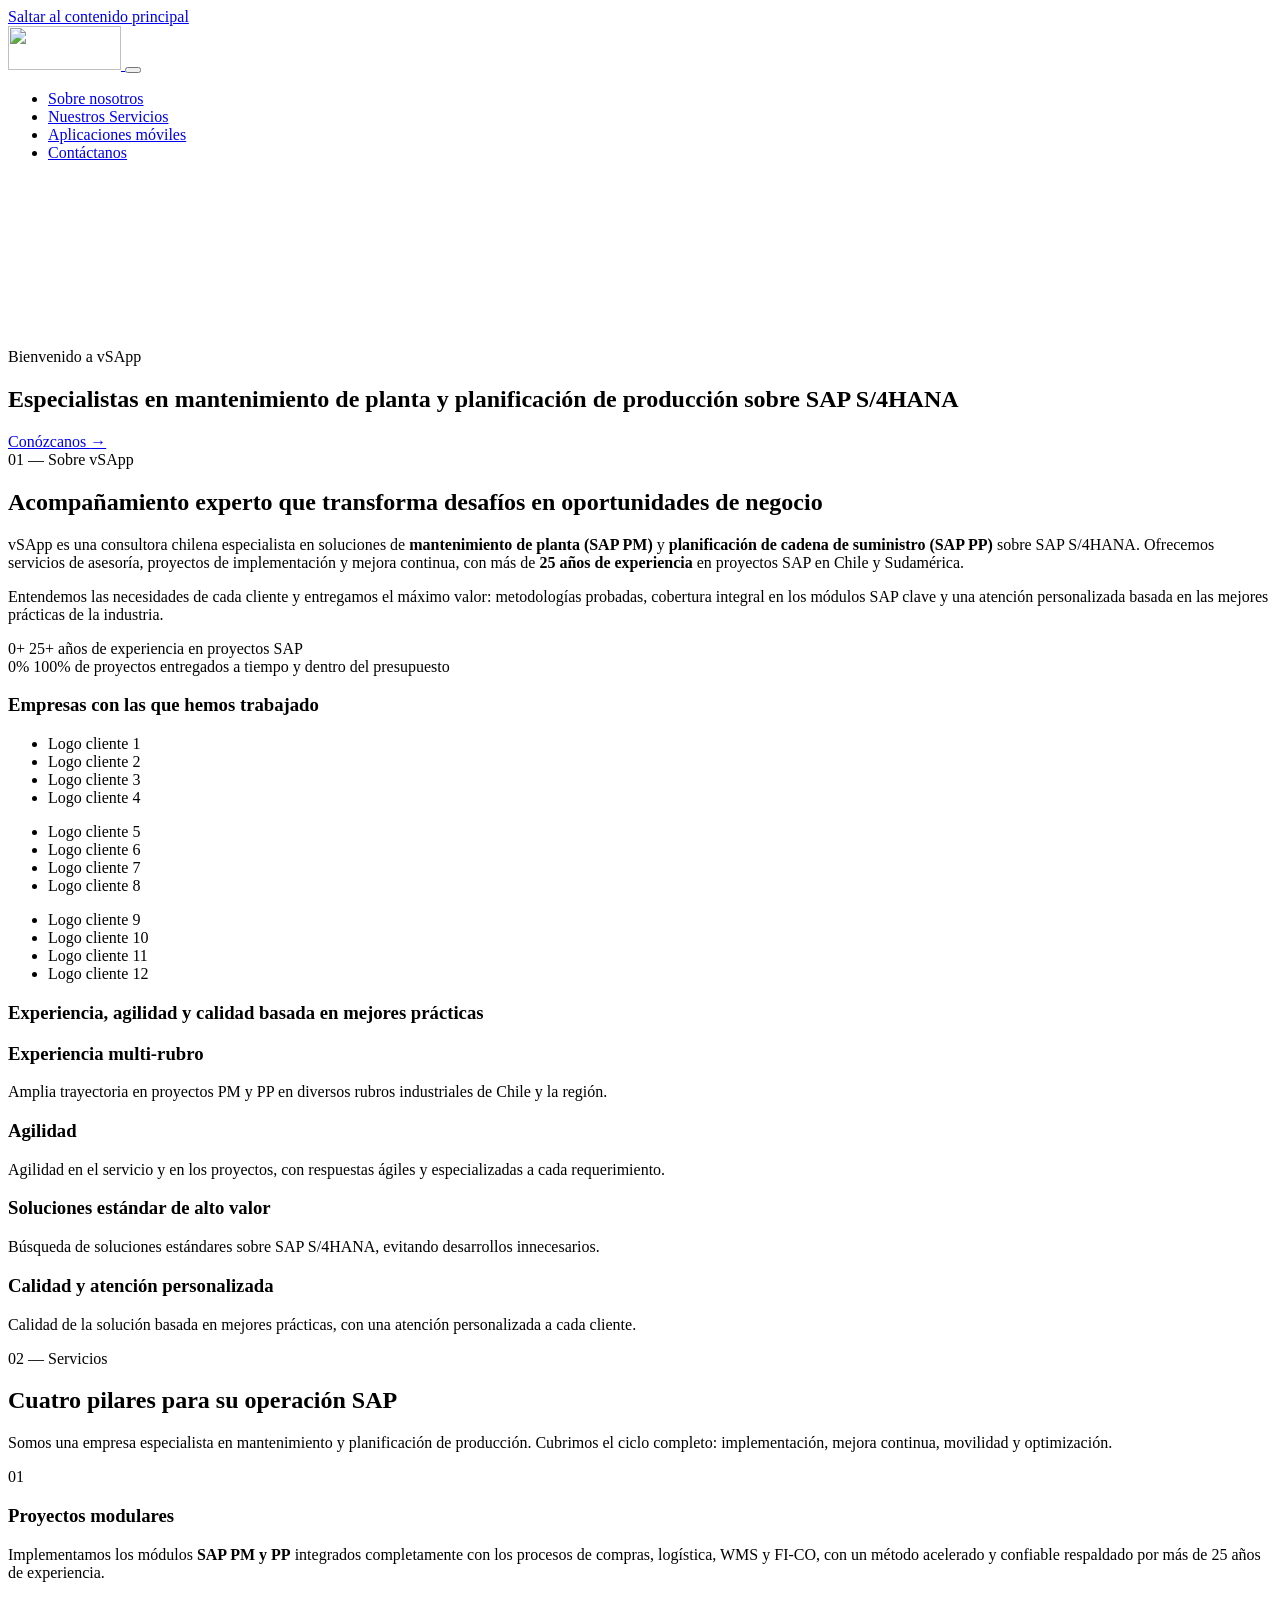
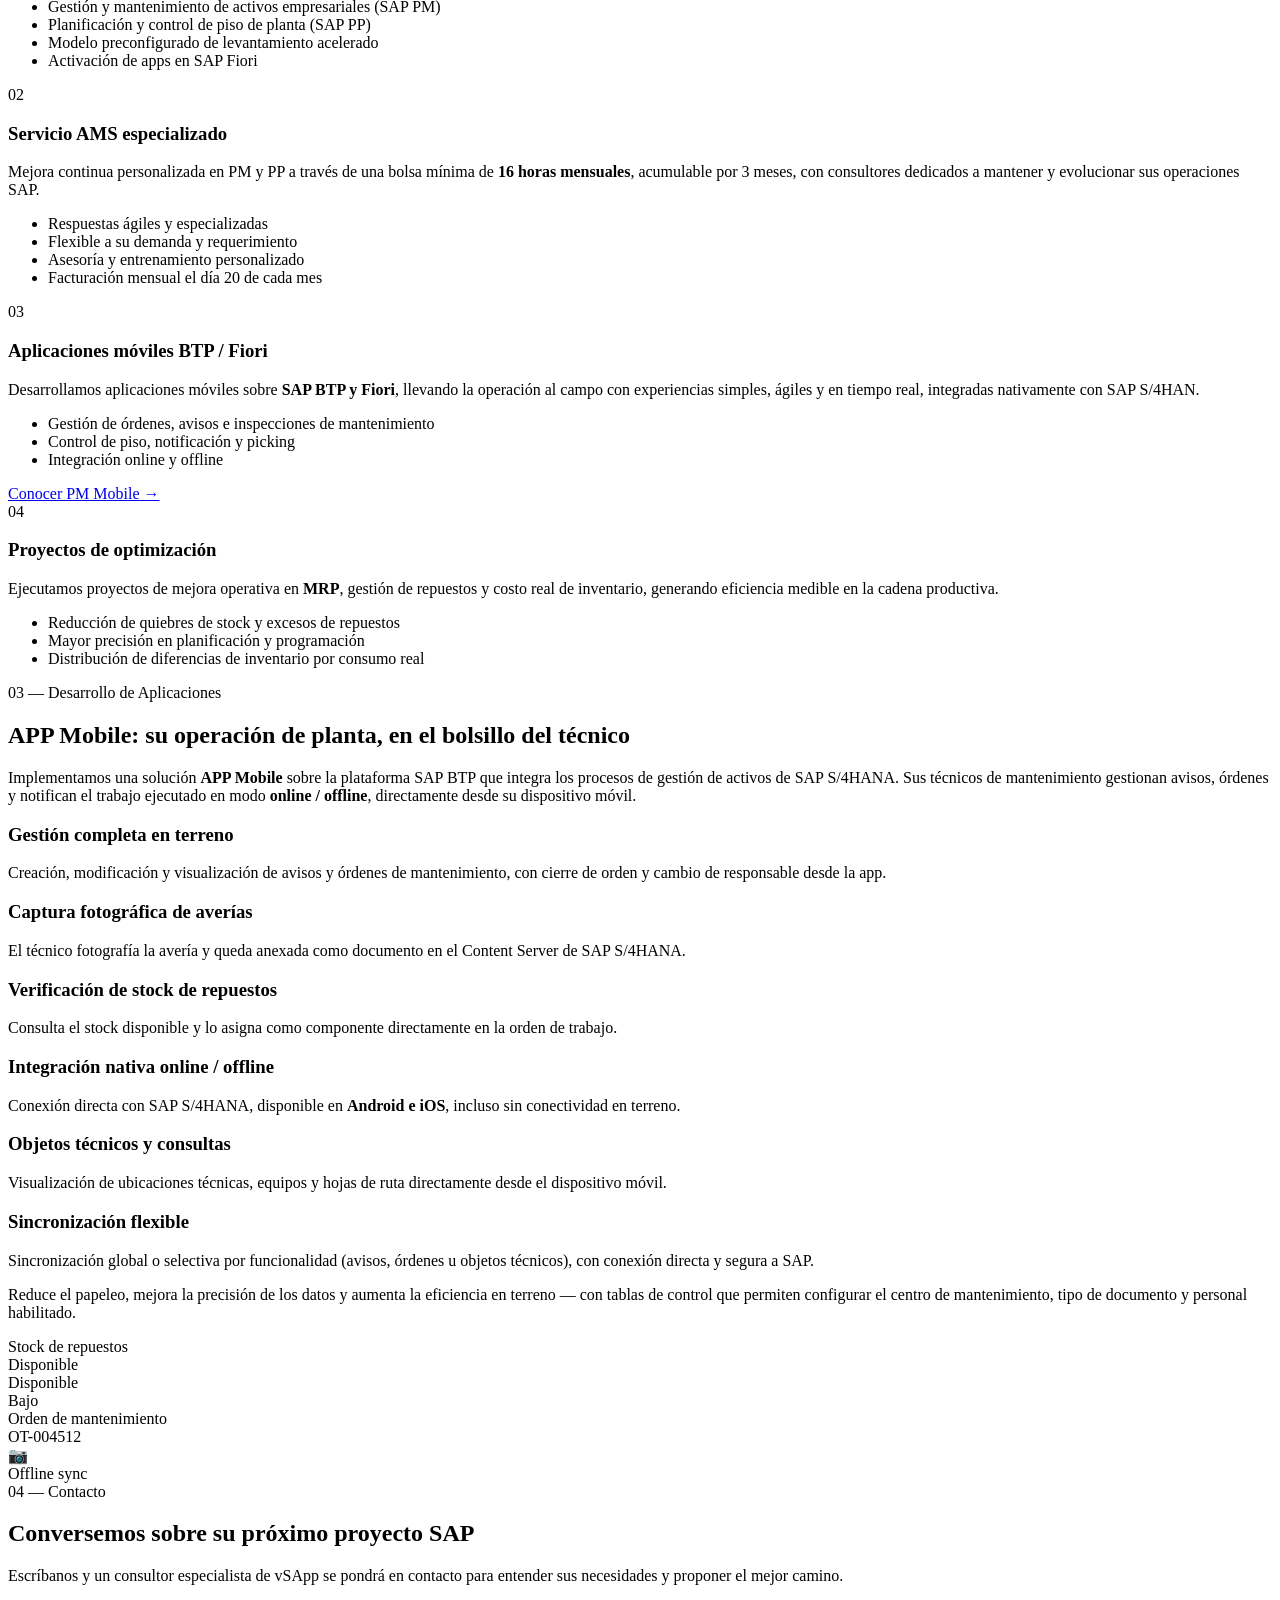
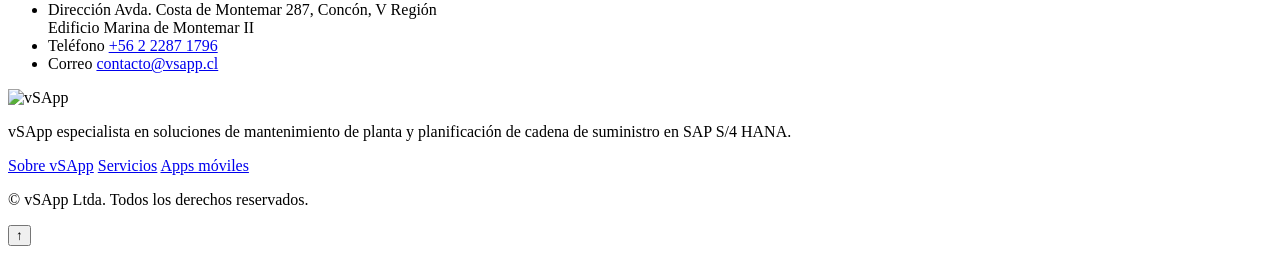
==== index.html @ d400bb9e "Add files via upload" ====
<!DOCTYPE html>
<html lang="es">
<head>
  <meta charset="UTF-8">
  <meta name="viewport" content="width=device-width, initial-scale=1.0">
  <title> Consultoría SAP y Desarrollo de Aplicaciones Móbiles | vSApp</title> 
  <meta name="description" content="vSApp es una consultora chilena boutique especialista en SAP PM (Mantenimiento de Planta), SAP PP (Planificación de Producción) y aplicaciones móviles conectadas a SAP S/4HANA. Más de 25 años de experiencia.">
  <meta name="theme-color" content="#0A1F3D">

  <link rel="icon" type="image/svg+xml" href="assets/img/logo.svg">

  <!-- Tipografías: Playfair Display (titulares, serif elegante) + Inter (cuerpo, sans moderna) -->
  <link rel="preconnect" href="https://fonts.googleapis.com">
  <link rel="preconnect" href="https://fonts.gstatic.com" crossorigin>
  <link href="https://fonts.googleapis.com/css2?family=Playfair+Display:wght@500;600;700&family=Inter:wght@300;400;500;600;700&display=swap" rel="stylesheet">

  <link rel="stylesheet" href="css/styles.css">

  <!-- Fallback sin JavaScript: evita que las secciones queden invisibles si el script no carga -->
  <noscript>
    <style>[data-animate] { opacity: 1 !important; transform: none !important; }</style>
  </noscript>
</head>
<body>

  <!-- ==================== SKIP LINK (accesibilidad) ==================== -->
  <a class="skip-link" href="#main">Saltar al contenido principal</a>

  <!-- ==================== NAVBAR FLOTANTE + MENÚ LATERAL DESDE LA IZQUIERDA ==================== -->
  <header class="navbar" id="navbar">
    <div class="navbar__inner">
      <a href="#home" class="navbar__brand" aria-label="vSApp - Inicio">
        <img class="navbar__logo" src="assets/img/logo-header.svg" alt="" width="113" height="44">
      </a>

      <button class="navbar__toggle" id="navToggle" aria-expanded="false" aria-controls="navMenu" aria-label="Abrir menú de navegación">
        <span class="navbar__toggle-bar"></span>
        <span class="navbar__toggle-bar"></span>
        <span class="navbar__toggle-bar"></span>
      </button>
    </div>

    <nav class="navbar__menu" id="navMenu" aria-label="Navegación principal">
      <span class="navbar__indicator" aria-hidden="true"></span>
      <ul class="navbar__list">
        <li><a href="#sobre" class="navbar__link">Sobre nosotros</a></li>
        <li><a href="#servicios" class="navbar__link">Nuestros Servicios</a></li>
        <li><a href="#app-movil" class="navbar__link">Aplicaciones móviles</a></li>
        <li><a href="#contacto" class="navbar__link">Contáctanos</a></li>
      </ul>
    </nav>

    <div class="navbar__backdrop" id="navBackdrop" aria-hidden="true"></div>
  </header>

  <main id="main">

    <!-- ==================== 1. HERO / HOME ==================== -->
    <section class="hero" id="home">
      <div class="hero__bg" aria-hidden="true"></div>
      <canvas class="hero__canvas" id="heroCanvas" aria-hidden="true"></canvas>
      <div class="container hero__inner">
        <p class="hero__eyebrow" data-animate="fade-up">Bienvenido a vSApp</p>
        <h1 class="hero__title" data-animate="fade-up" data-delay="1">
          Especialistas en mantenimiento de planta y planificación de producción sobre
          <span class="hero__title-accent">SAP S/4HANA</span>
        </h1>
        <!--
        <p class="hero__subtitle" data-animate="fade-up" data-delay="2">
          Más de 25 años transformando desafíos operacionales en oportunidades de negocio para la industria chilena y regional,
          con un acompañamiento experto y personalizado en SAP PM y PP.
        </p>
        -->
        <div class="hero__actions" data-animate="fade-up" data-delay="3">
          <!-- <a href="#contacto" class="btn btn--primary">Conversemos su proyecto</a> -->
          <a href="#sobre" class="btn btn--light">Conózcanos <span class="btn__arrow" aria-hidden="true">→</span></a>
        </div>
      </div>
      <a href="#sobre" class="hero__scroll-cue" aria-label="Bajar a la siguiente sección">
        <span></span>
      </a>
    </section>

    <!-- ==================== 1. SOBRE VSAPP + CLIENTES + POR QUÉ VSAPP (todo en la sección 01) ====================
         Izquierda: información. Derecha: collage animado de logos de empresas con las que hemos trabajado.
         Para agregar un logo: duplicar un <li class="logo-carousel__item"> y reemplazar el placeholder por
           <img src="assets/img/clientes/nombre.svg" alt="Nombre de la empresa">
         (js/main.js duplica cada columna automáticamente para el loop continuo).
         El collage tiene 3 columnas; cada <li> puede llevar --s (bajo) o --l (alto) para variar el tamaño. -->
    <section class="about" id="sobre">
      <div class="container">

      <div class="about__grid">

        <div class="about__content-col">
          <span class="section-kicker">01 — Sobre vSApp</span>
          <h2 class="section-title" data-animate="fade-up">
            Acompañamiento experto que transforma desafíos en oportunidades de negocio
          </h2>
          <p class="about__text" data-animate="fade-up" data-delay="1">
            vSApp es una consultora chilena especialista en soluciones de <strong>mantenimiento de planta (SAP PM)</strong> y
            <strong>planificación de cadena de suministro (SAP PP)</strong> sobre SAP S/4HANA. Ofrecemos servicios de
            asesoría, proyectos de implementación y mejora continua, con más de <strong>25 años de experiencia</strong> en
            proyectos SAP en Chile y Sudamérica.
          </p>
          <p class="about__text" data-animate="fade-up" data-delay="2">
            Entendemos las necesidades de cada cliente y entregamos el máximo valor: metodologías probadas, cobertura
            integral en los módulos SAP clave y una atención personalizada basada en las mejores prácticas de la industria.
          </p>

          <div class="about__stats" data-animate="fade-up" data-delay="3">
            <div class="stat">
              <span class="stat__number" data-count="25" aria-hidden="true">0</span><span class="stat__suffix" aria-hidden="true">+</span>
              <span class="stat__label"><span class="sr-only">25+ </span>años de experiencia en proyectos SAP</span>
            </div>
            <div class="stat">
              <span class="stat__number" data-count="100" aria-hidden="true">0</span><span class="stat__suffix" aria-hidden="true">%</span>
              <span class="stat__label"><span class="sr-only">100% </span>de proyectos entregados a tiempo y dentro del presupuesto</span>
            </div>
          </div>
        </div>

        <aside class="logo-carousel" aria-labelledby="clientesTitle" data-animate="fade-left">
          <h3 class="logo-carousel__title" id="clientesTitle">Empresas con las que hemos trabajado</h3>
          <div class="logo-carousel__viewport">
            <div class="logo-carousel__col">
            <div class="logo-carousel__track">
              <ul class="logo-carousel__group">
                <li class="logo-carousel__item logo-carousel__item--l"><span class="logo-placeholder">Logo cliente 1</span></li>
                <li class="logo-carousel__item logo-carousel__item--s"><span class="logo-placeholder">Logo cliente 2</span></li>
                <li class="logo-carousel__item"><span class="logo-placeholder">Logo cliente 3</span></li>
                <li class="logo-carousel__item logo-carousel__item--s"><span class="logo-placeholder">Logo cliente 4</span></li>
              </ul>
            </div>
          </div>
            <div class="logo-carousel__col logo-carousel__col--reverse">
            <div class="logo-carousel__track">
              <ul class="logo-carousel__group">
                <li class="logo-carousel__item logo-carousel__item--s"><span class="logo-placeholder">Logo cliente 5</span></li>
                <li class="logo-carousel__item"><span class="logo-placeholder">Logo cliente 6</span></li>
                <li class="logo-carousel__item logo-carousel__item--l"><span class="logo-placeholder">Logo cliente 7</span></li>
                <li class="logo-carousel__item"><span class="logo-placeholder">Logo cliente 8</span></li>
              </ul>
            </div>
          </div>
            <div class="logo-carousel__col">
            <div class="logo-carousel__track">
              <ul class="logo-carousel__group">
                <li class="logo-carousel__item"><span class="logo-placeholder">Logo cliente 9</span></li>
                <li class="logo-carousel__item logo-carousel__item--l"><span class="logo-placeholder">Logo cliente 10</span></li>
                <li class="logo-carousel__item logo-carousel__item--s"><span class="logo-placeholder">Logo cliente 11</span></li>
                <li class="logo-carousel__item logo-carousel__item--l"><span class="logo-placeholder">Logo cliente 12</span></li>
              </ul>
            </div>
          </div>
          </div>
        </aside>

      </div>

      <div class="about__why">
        <h3 class="about__why-title" data-animate="fade-up">Experiencia, agilidad y calidad basada en mejores prácticas</h3>

        <div class="why__grid">
          <div class="why-card" data-animate="fade-up" data-delay="1">
            <h3 class="why-card__title">Experiencia multi-rubro</h3>
            <p class="why-card__text">Amplia trayectoria en proyectos PM y PP en diversos rubros industriales de Chile y la región.</p>
          </div>
          <div class="why-card" data-animate="fade-up" data-delay="2">
            <h3 class="why-card__title">Agilidad</h3>
            <p class="why-card__text">Agilidad en el servicio y en los proyectos, con respuestas ágiles y especializadas a cada requerimiento.</p>
          </div>
          <div class="why-card" data-animate="fade-up" data-delay="3">
            <h3 class="why-card__title">Soluciones estándar de alto valor</h3>
            <p class="why-card__text">Búsqueda de soluciones estándares sobre SAP S/4HANA, evitando desarrollos innecesarios.</p>
          </div>
          <div class="why-card" data-animate="fade-up" data-delay="4">
            <h3 class="why-card__title">Calidad y atención personalizada</h3>
            <p class="why-card__text">Calidad de la solución basada en mejores prácticas, con una atención personalizada a cada cliente.</p>
          </div>
        </div>
      </div>

      </div>
    </section>

    <!-- ==================== 3. SERVICIOS (4 PILARES) ==================== -->
    <section class="services" id="servicios">
      <div class="container">
        <div class="section-heading" data-animate="fade-up">
          <span class="section-kicker">02 — Servicios</span>
          <h2 class="section-title">Cuatro pilares para su operación SAP</h2>
          <p class="section-intro">
            Somos una empresa especialista en mantenimiento y planificación de producción. Cubrimos el ciclo completo:
            implementación, mejora continua, movilidad y optimización.
          </p>
        </div>

        <div class="services__grid">

          <!-- Pilar 1: Proyectos modulares -->
          <article class="service-card" data-animate="fade-up" data-delay="1">
            <span class="service-card__index">01</span>
            <h3 class="service-card__title">Proyectos modulares</h3>
            <p class="service-card__text">
              Implementamos los módulos <strong>SAP PM y PP</strong> integrados completamente con los procesos de compras,
              logística, WMS y FI-CO, con un método acelerado y confiable respaldado por más de 25 años de experiencia.
            </p>
            <ul class="service-card__list">
              <li>Gestión y mantenimiento de activos empresariales (SAP PM)</li>
              <li>Planificación y control de piso de planta (SAP PP)</li>
              <li>Modelo preconfigurado de levantamiento acelerado</li>
              <li>Activación de apps en SAP Fiori</li>
            </ul>
          </article>

          <!-- Pilar 2: Servicio AMS -->
          <article class="service-card" data-animate="fade-up" data-delay="2">
            <span class="service-card__index">02</span>
            <h3 class="service-card__title">Servicio AMS especializado</h3>
            <p class="service-card__text">
              Mejora continua personalizada en PM y PP a través de una bolsa mínima de <strong>16 horas mensuales</strong>,
              acumulable por 3 meses, con consultores dedicados a mantener y evolucionar sus operaciones SAP.
            </p>
            <ul class="service-card__list">
              <li>Respuestas ágiles y especializadas</li>
              <li>Flexible a su demanda y requerimiento</li>
              <li>Asesoría y entrenamiento personalizado</li>
              <li>Facturación mensual el día 20 de cada mes</li>
            </ul>
          </article>

          <!-- Pilar 3: Apps móviles (destacado) -->
          <article class="service-card service-card--featured" data-animate="fade-up" data-delay="3">
            <span class="service-card__index">03</span>
            <h3 class="service-card__title">Aplicaciones móviles BTP / Fiori</h3>
            <p class="service-card__text">
              Desarrollamos aplicaciones móviles sobre <strong>SAP BTP y Fiori</strong>, llevando la operación al campo con
              experiencias simples, ágiles y en tiempo real, integradas nativamente con SAP S/4HAN.
            </p>
            <ul class="service-card__list">
              <li>Gestión de órdenes, avisos e inspecciones de mantenimiento</li>
              <li>Control de piso, notificación y picking</li>
              <li>Integración online y offline</li>
            </ul>
            <a href="#app-movil" class="service-card__link">Conocer PM Mobile →</a>
          </article>

          <!-- Pilar 4: Optimización -->
          <article class="service-card" data-animate="fade-up" data-delay="4">
            <span class="service-card__index">04</span>
            <h3 class="service-card__title">Proyectos de optimización</h3>
            <p class="service-card__text">
              Ejecutamos proyectos de mejora operativa en <strong>MRP</strong>, gestión de repuestos y costo real de
              inventario, generando eficiencia medible en la cadena productiva.
            </p>
            <ul class="service-card__list">
              <li>Reducción de quiebres de stock y excesos de repuestos</li>
              <li>Mayor precisión en planificación y programación</li>
              <li>Distribución de diferencias de inventario por consumo real</li>
            </ul>
          </article>

        </div>
      </div>
    </section>

    <!-- ==================== 4. APLICACIONES MÓVILES (DESTACADA) ==================== -->
    <section class="mobile-app" id="app-movil">
      <div class="container mobile-app__grid">

        <div class="mobile-app__content">
          <span class="section-kicker section-kicker--light">03 — Desarrollo de Aplicaciones</span>
          <h2 class="section-title section-title--light" data-animate="fade-up">
            APP Mobile: su operación de planta, en el bolsillo del técnico
          </h2>
          <p class="mobile-app__text" data-animate="fade-up" data-delay="1">
            Implementamos una solución <strong>APP Mobile</strong> sobre la plataforma SAP BTP que integra los procesos de
            gestión de activos de SAP S/4HANA. Sus técnicos de mantenimiento gestionan avisos, órdenes y notifican el
            trabajo ejecutado en modo <strong>online / offline</strong>, directamente desde su dispositivo móvil.
          </p>

          <div class="mobile-app__features" data-animate="fade-up" data-delay="2">
            <div class="feature">
              <h3 class="feature__title">Gestión completa en terreno</h3>
              <p class="feature__text">Creación, modificación y visualización de avisos y órdenes de mantenimiento, con cierre de orden y cambio de responsable desde la app.</p>
            </div>
            <div class="feature">
              <h3 class="feature__title">Captura fotográfica de averías</h3>
              <p class="feature__text">El técnico fotografía la avería y queda anexada como documento en el Content Server de SAP S/4HANA.</p>
            </div>
            <div class="feature">
              <h3 class="feature__title">Verificación de stock de repuestos</h3>
              <p class="feature__text">Consulta el stock disponible y lo asigna como componente directamente en la orden de trabajo.</p>
            </div>
            <div class="feature">
              <h3 class="feature__title">Integración nativa online / offline</h3>
              <p class="feature__text">Conexión directa con SAP S/4HANA, disponible en <strong>Android e iOS</strong>, incluso sin conectividad en terreno.</p>
            </div>
            <div class="feature">
              <h3 class="feature__title">Objetos técnicos y consultas</h3>
              <p class="feature__text">Visualización de ubicaciones técnicas, equipos y hojas de ruta directamente desde el dispositivo móvil.</p>
            </div>
            <div class="feature">
              <h3 class="feature__title">Sincronización flexible</h3>
              <p class="feature__text">Sincronización global o selectiva por funcionalidad (avisos, órdenes u objetos técnicos), con conexión directa y segura a SAP.</p>
            </div>
          </div>

          <p class="mobile-app__note" data-animate="fade-up" data-delay="3">
            Reduce el papeleo, mejora la precisión de los datos y aumenta la eficiencia en terreno — con tablas de control
            que permiten configurar el centro de mantenimiento, tipo de documento y personal habilitado.
          </p>
        </div>

        <!-- Mockups de pantallas (placeholders SVG, sin dependencias externas) -->
        <div class="mobile-app__mockups" data-animate="fade-left" aria-hidden="true">
          <div class="phone phone--back">
            <div class="phone__notch"></div>
            <div class="phone__screen">
              <div class="mockup-screen">
                <div class="mockup-screen__header">Stock de repuestos</div>
                <div class="mockup-screen__row"><span></span><span class="pill pill--ok">Disponible</span></div>
                <div class="mockup-screen__row"><span></span><span class="pill pill--ok">Disponible</span></div>
                <div class="mockup-screen__row"><span></span><span class="pill pill--warn">Bajo</span></div>
                <div class="mockup-screen__bar"></div>
                <div class="mockup-screen__bar"></div>
              </div>
            </div>
          </div>
          <div class="phone phone--front">
            <div class="phone__notch"></div>
            <div class="phone__screen">
              <div class="mockup-screen">
                <div class="mockup-screen__header">Orden de mantenimiento</div>
                <div class="mockup-screen__chip">OT-004512</div>
                <div class="mockup-screen__photo" aria-hidden="true">📷</div>
                <div class="mockup-screen__row"><span></span><span class="pill pill--ok">Offline sync</span></div>
                <div class="mockup-screen__bar mockup-screen__bar--cta"></div>
              </div>
            </div>
          </div>
        </div>

      </div>
    </section>

    <!-- ==================== 5. METODOLOGÍA (RAPID DEPLOYMENT) — OCULTA TEMPORALMENTE ====================
         Para volver a mostrarla: eliminar los marcadores de comentario que envuelven esta sección. -->
    <!--
    <section class="methodology" id="metodologia">
      <div class="container">
        <div class="section-heading" data-animate="fade-up">
          <span class="section-kicker">04 — Metodología</span>
          <h2 class="section-title">Rapid Deployment: prototipo base en 3 a 3.5 meses</h2>
          <p class="section-intro">
            Un método acelerado y confiable, respaldado por más de 25 años de implementación de proyectos SAP en Chile y la región.
          </p>
        </div>

        <ol class="timeline" data-animate="fade-up" data-delay="1">
          <li class="timeline__step">
            <span class="timeline__marker">01</span>
            <h3 class="timeline__title">Preparación</h3>
            <p class="timeline__text">Levantamiento de datos y procesos en base a un modelo preconfigurado. Definición de alcance y equipo de proyecto.</p>
          </li>
          <li class="timeline__step">
            <span class="timeline__marker">02</span>
            <h3 class="timeline__title">Ajustes</h3>
            <p class="timeline__text">Configuración y ajuste del modelo estándar a los procesos específicos del negocio, validando con los usuarios clave.</p>
          </li>
          <li class="timeline__step">
            <span class="timeline__marker">03</span>
            <h3 class="timeline__title">Desarrollo</h3>
            <p class="timeline__text">Construcción de desarrollos específicos, integración con compras, logística, WMS y FI-CO, y pruebas integrales.</p>
          </li>
          <li class="timeline__step">
            <span class="timeline__marker">04</span>
            <h3 class="timeline__title">Paso a productivo</h3>
            <p class="timeline__text">Capacitación, migración de datos maestros y puesta en marcha, con acompañamiento post-arranque.</p>
          </li>
        </ol>
      </div>
    </section>
    -->

    <!-- ==================== 7. CONTACTO ==================== -->
    <section class="contact" id="contacto">
      <div class="container contact__grid">

        <div class="contact__info" data-animate="fade-up">
          <span class="section-kicker">04 — Contacto</span>
          <h2 class="section-title">Conversemos sobre su próximo proyecto SAP</h2>
          <p class="contact__lead">
            Escríbanos y un consultor especialista de vSApp se pondrá en contacto para entender sus necesidades y
            proponer el mejor camino.
          </p>

          <ul class="contact__details">
            <li>
              <span class="contact__label">Dirección</span>
              <span>Avda. Costa de Montemar 287, Concón, V Región<br>Edificio Marina de Montemar II</span>
            </li>
            <li>
              <span class="contact__label">Teléfono</span>
              <a href="tel:+56222871796">+56 2 2287 1796</a>
            </li>
            <li>
              <span class="contact__label">Correo</span>
              <a href="mailto:contacto@vsapp.cl">contacto@vsapp.cl</a>
            </li>
          </ul>
        </div>

        <!-- Formulario de contacto desactivado temporalmente (inactivo, no se muestra en pantalla).
             Para reactivarlo: descomentar este bloque y en css/styles.css devolver
             .contact__grid a su layout de dos columnas (ver comentario junto a esa regla). -->
        <!--
        <form class="contact__form" id="contactForm" data-animate="fade-left" novalidate>
          <div class="form-field">
            <label for="name">Nombre completo</label>
            <input type="text" id="name" name="name" autocomplete="name" required>
            <span class="form-field__error" id="nameError" role="alert"></span>
          </div>

          <div class="form-field">
            <label for="email">Correo electrónico</label>
            <input type="email" id="email" name="email" autocomplete="email" required>
            <span class="form-field__error" id="emailError" role="alert"></span>
          </div>

          <div class="form-field">
            <label for="company">Empresa</label>
            <input type="text" id="company" name="company" autocomplete="organization">
          </div>

          <div class="form-field">
            <label for="subject">Motivo de contacto</label>
            <select id="subject" name="subject" required>
              <option value="" selected disabled>Seleccione una opción</option>
              <option value="proyectos-modulares">Proyectos modulares (PM / PP)</option>
              <option value="ams">Servicio AMS especializado</option>
              <option value="app-movil">Aplicaciones móviles BTP / Fiori</option>
              <option value="optimizacion">Proyectos de optimización</option>
              <option value="otro">Otro</option>
            </select>
            <span class="form-field__error" id="subjectError" role="alert"></span>
          </div>

          <div class="form-field">
            <label for="message">Mensaje</label>
            <textarea id="message" name="message" rows="5" required></textarea>
            <span class="form-field__error" id="messageError" role="alert"></span>
          </div>

          <button type="submit" class="btn btn--primary btn--block">Enviar mensaje</button>
          <p class="form-status" id="formStatus" role="status" aria-live="polite"></p>
        </form>
        -->

      </div>
    </section>

  </main>

  <!-- ==================== FOOTER ==================== -->
  <footer class="footer">
    <div class="container footer__grid">
      <div class="footer__brand">
        <img class="footer__logo" src="assets/img/logo-header.svg" alt="vSApp" width="165" height="64">
        <p class="footer__tagline">vSApp especialista en soluciones de mantenimiento de planta y planificación de cadena de suministro en SAP S/4&nbsp;HANA.</p>
      </div>

      <nav class="footer__nav" aria-label="Navegación secundaria">
        <a href="#sobre">Sobre vSApp</a>
        <a href="#servicios">Servicios</a>
        <a href="#app-movil">Apps móviles</a>
        <!-- <a href="#metodologia">Metodología</a> -->
        <!-- <a href="#contacto">Contacto</a> -->
      </nav>

      <div class="footer__legal">
        <p>&copy; <span id="year"></span> vSApp Ltda. Todos los derechos reservados.</p>
      </div>
    </div>
  </footer>

  <!-- ==================== BOTÓN VOLVER ARRIBA ==================== -->
  <button class="back-to-top" id="backToTop" aria-label="Volver arriba">↑</button>

  <script src="js/main.js"></script>
</body>
</html>
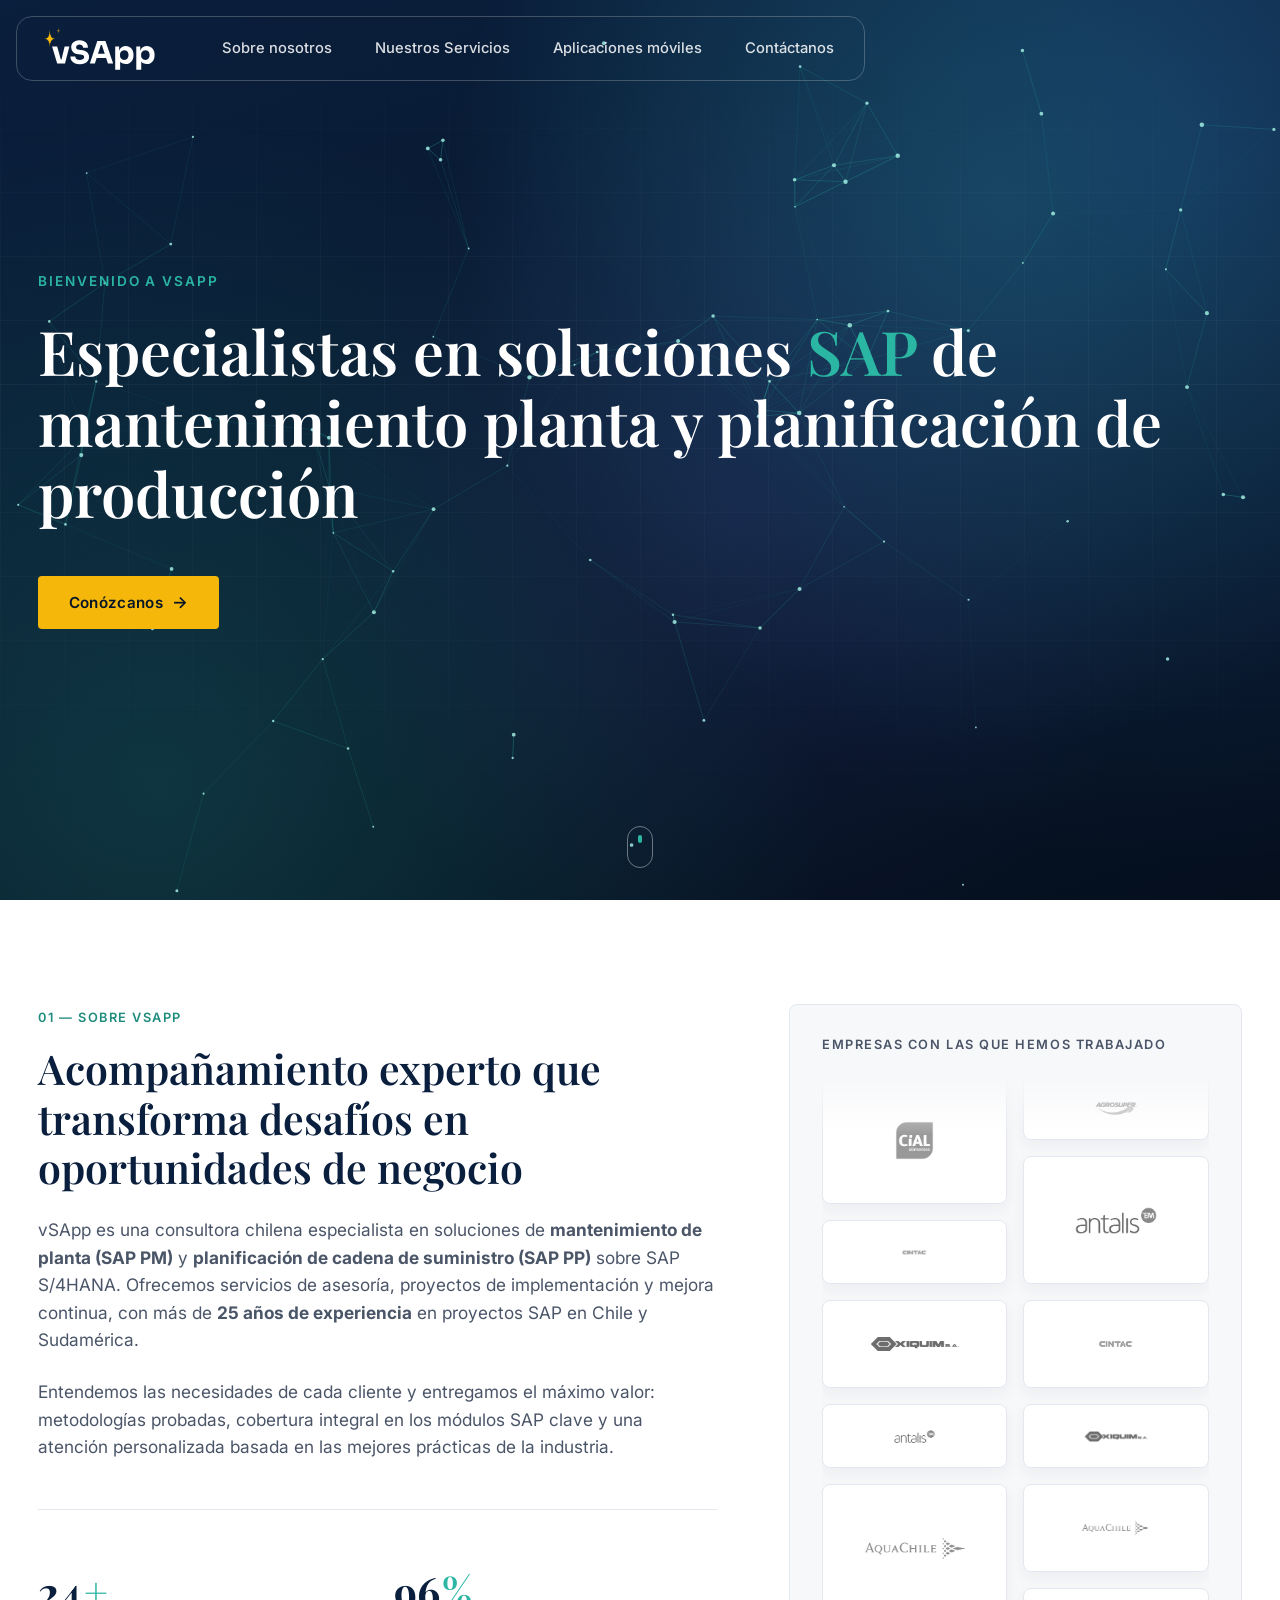
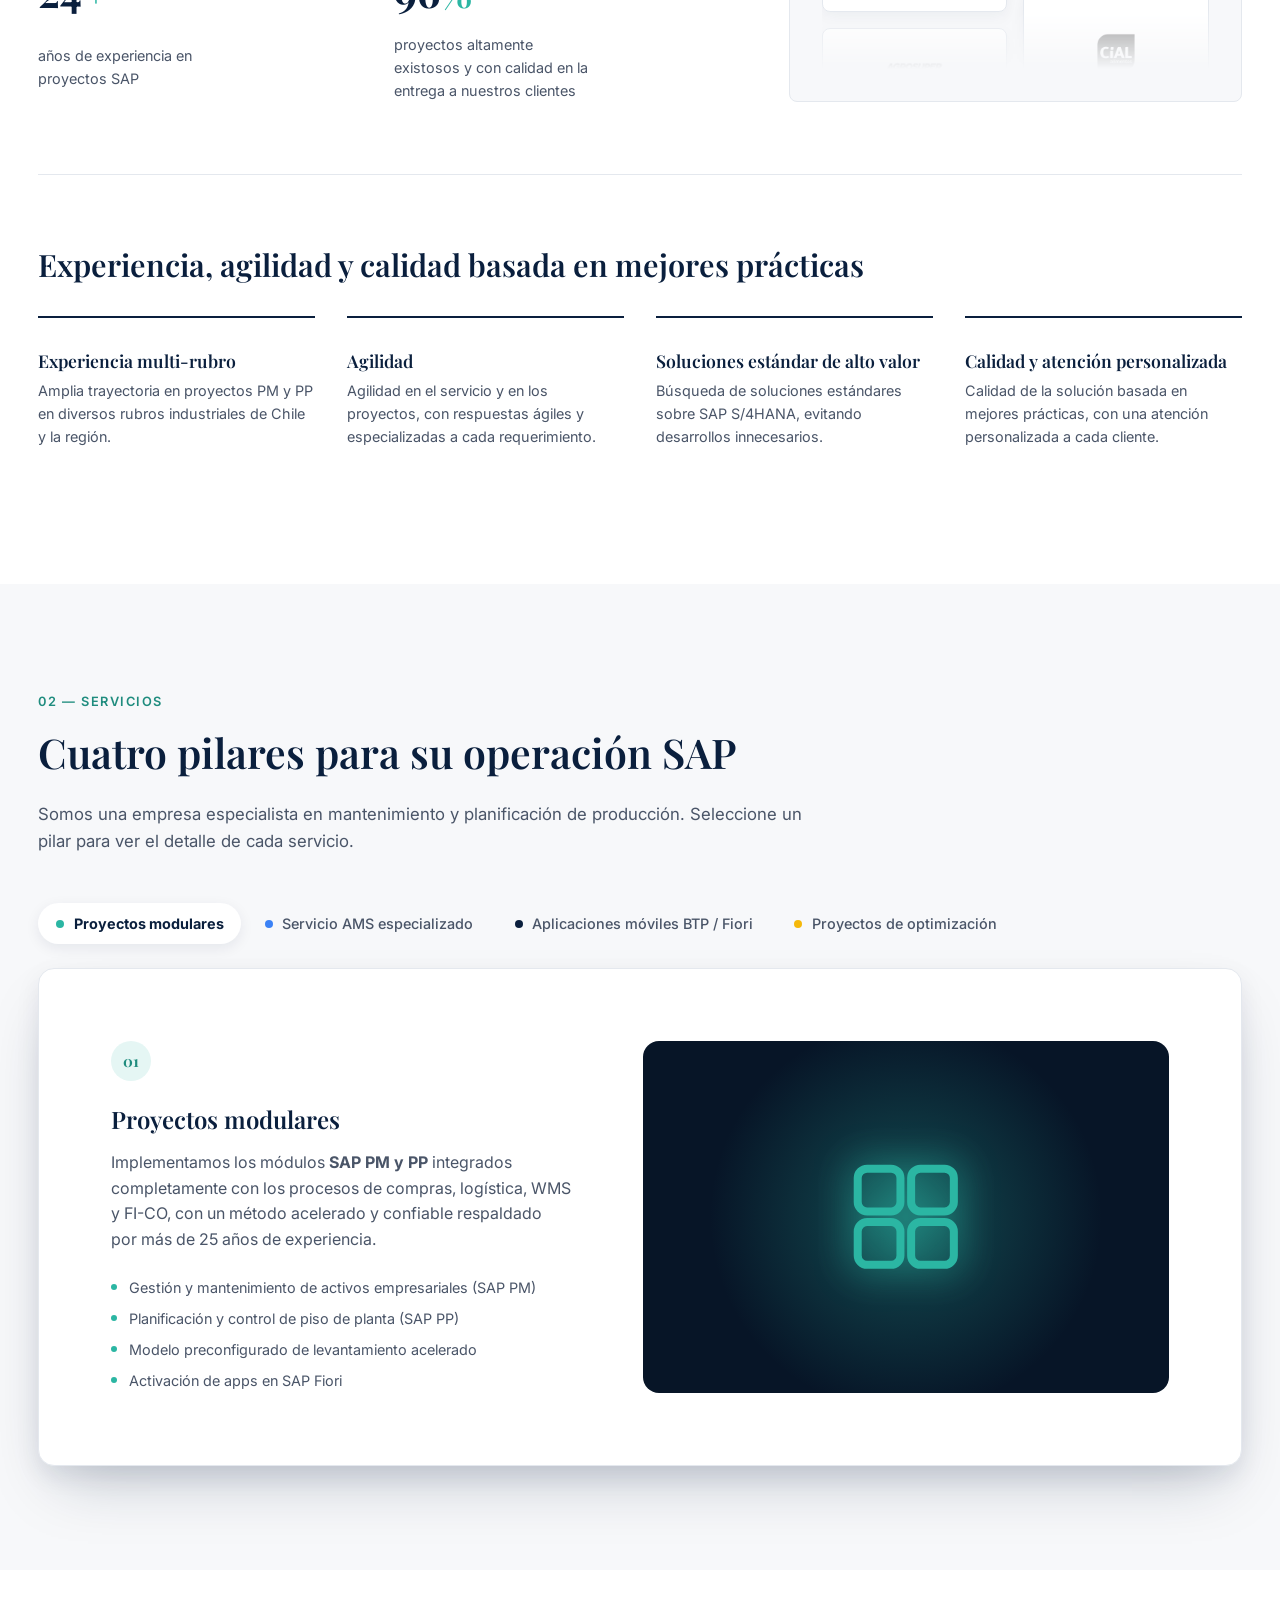
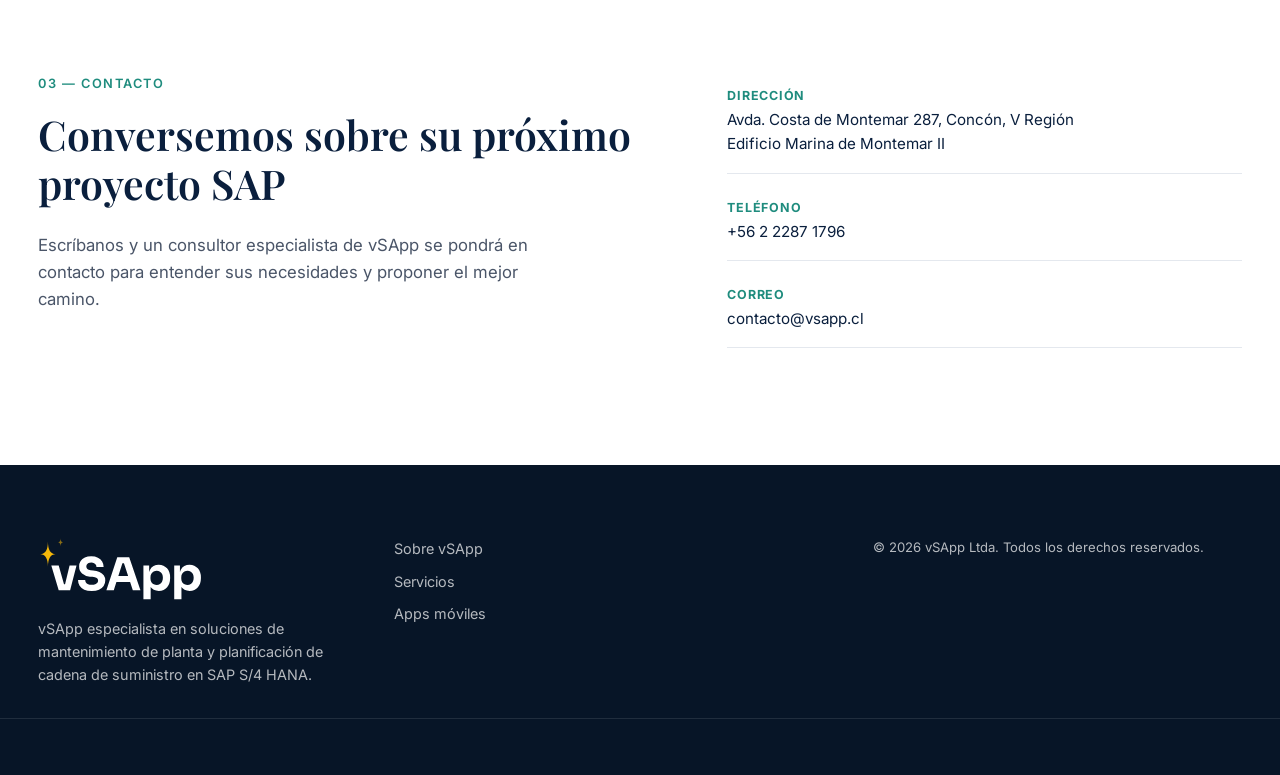
==== commit 148717eb: "Sincroniza versión local: nueva página de aplicaciones móviles, logos de clientes, README y actualiz" ====
--- a/index.html
+++ b/index.html
@@ -45,7 +45,7 @@
       <ul class="navbar__list">
         <li><a href="#sobre" class="navbar__link">Sobre nosotros</a></li>
         <li><a href="#servicios" class="navbar__link">Nuestros Servicios</a></li>
-        <li><a href="#app-movil" class="navbar__link">Aplicaciones móviles</a></li>
+        <li><a href="aplicaciones-moviles.html" class="navbar__link">Aplicaciones móviles</a></li>
         <li><a href="#contacto" class="navbar__link">Contáctanos</a></li>
       </ul>
     </nav>
@@ -62,8 +62,9 @@
       <div class="container hero__inner">
         <p class="hero__eyebrow" data-animate="fade-up">Bienvenido a vSApp</p>
         <h1 class="hero__title" data-animate="fade-up" data-delay="1">
-          Especialistas en mantenimiento de planta y planificación de producción sobre
-          <span class="hero__title-accent">SAP S/4HANA</span>
+          Especialistas en soluciones 
+          <span class="hero__title-accent">SAP</span>
+          de mantenimiento planta y planificación de producción
         </h1>
         <!--
         <p class="hero__subtitle" data-animate="fade-up" data-delay="2">
@@ -73,7 +74,7 @@
         -->
         <div class="hero__actions" data-animate="fade-up" data-delay="3">
           <!-- <a href="#contacto" class="btn btn--primary">Conversemos su proyecto</a> -->
-          <a href="#sobre" class="btn btn--light">Conózcanos <span class="btn__arrow" aria-hidden="true">→</span></a>
+          <a href="#sobre" class="btn btn--warm">Conózcanos <span class="btn__arrow" aria-hidden="true">→</span></a>
         </div>
       </div>
       <a href="#sobre" class="hero__scroll-cue" aria-label="Bajar a la siguiente sección">
@@ -83,8 +84,8 @@
 
     <!-- ==================== 1. SOBRE VSAPP + CLIENTES + POR QUÉ VSAPP (todo en la sección 01) ====================
          Izquierda: información. Derecha: collage animado de logos de empresas con las que hemos trabajado.
-         Para agregar un logo: duplicar un <li class="logo-carousel__item"> y reemplazar el placeholder por
-           <img src="assets/img/clientes/nombre.svg" alt="Nombre de la empresa">
+         El collage tiene 2 columnas. Los logos reales están en assets/img/clientes/. Para agregar uno nuevo: duplicar un
+         <li class="logo-carousel__item"> y usar <img src="assets/img/clientes/nombre.ext" alt="Nombre de la empresa">
          (js/main.js duplica cada columna automáticamente para el loop continuo).
          El collage tiene 3 columnas; cada <li> puede llevar --s (bajo) o --l (alto) para variar el tamaño. -->
     <section class="about" id="sobre">
@@ -115,7 +116,7 @@
             </div>
             <div class="stat">
               <span class="stat__number" data-count="100" aria-hidden="true">0</span><span class="stat__suffix" aria-hidden="true">%</span>
-              <span class="stat__label"><span class="sr-only">100% </span>de proyectos entregados a tiempo y dentro del presupuesto</span>
+              <span class="stat__label"><span class="sr-only">100% </span>proyectos altamente existosos y con calidad en la entrega a nuestros clientes</span>
             </div>
           </div>
         </div>
@@ -126,30 +127,24 @@
             <div class="logo-carousel__col">
             <div class="logo-carousel__track">
               <ul class="logo-carousel__group">
-                <li class="logo-carousel__item logo-carousel__item--l"><span class="logo-placeholder">Logo cliente 1</span></li>
-                <li class="logo-carousel__item logo-carousel__item--s"><span class="logo-placeholder">Logo cliente 2</span></li>
-                <li class="logo-carousel__item"><span class="logo-placeholder">Logo cliente 3</span></li>
-                <li class="logo-carousel__item logo-carousel__item--s"><span class="logo-placeholder">Logo cliente 4</span></li>
+                <li class="logo-carousel__item logo-carousel__item--l"><img src="assets/img/clientes/cial.webp" alt="CIAL Alimentos"></li>
+                <li class="logo-carousel__item logo-carousel__item--s"><img src="assets/img/clientes/cintac.jpg" alt="Cintac"></li>
+                <li class="logo-carousel__item"><img src="assets/img/clientes/oxiquim.png" alt="Oxiquim S.A."></li>
+                <li class="logo-carousel__item logo-carousel__item--s"><img src="assets/img/clientes/antalis.png" alt="Antalis"></li>
+                <li class="logo-carousel__item logo-carousel__item--l"><img src="assets/img/clientes/aquachile.webp" alt="AquaChile"></li>
+                <li class="logo-carousel__item"><img src="assets/img/clientes/agrosuper.webp" alt="Agrosuper"></li>
               </ul>
             </div>
           </div>
             <div class="logo-carousel__col logo-carousel__col--reverse">
             <div class="logo-carousel__track">
               <ul class="logo-carousel__group">
-                <li class="logo-carousel__item logo-carousel__item--s"><span class="logo-placeholder">Logo cliente 5</span></li>
-                <li class="logo-carousel__item"><span class="logo-placeholder">Logo cliente 6</span></li>
-                <li class="logo-carousel__item logo-carousel__item--l"><span class="logo-placeholder">Logo cliente 7</span></li>
-                <li class="logo-carousel__item"><span class="logo-placeholder">Logo cliente 8</span></li>
-              </ul>
-            </div>
-          </div>
-            <div class="logo-carousel__col">
-            <div class="logo-carousel__track">
-              <ul class="logo-carousel__group">
-                <li class="logo-carousel__item"><span class="logo-placeholder">Logo cliente 9</span></li>
-                <li class="logo-carousel__item logo-carousel__item--l"><span class="logo-placeholder">Logo cliente 10</span></li>
-                <li class="logo-carousel__item logo-carousel__item--s"><span class="logo-placeholder">Logo cliente 11</span></li>
-                <li class="logo-carousel__item logo-carousel__item--l"><span class="logo-placeholder">Logo cliente 12</span></li>
+                <li class="logo-carousel__item logo-carousel__item--s"><img src="assets/img/clientes/agrosuper.webp" alt="Agrosuper"></li>
+                <li class="logo-carousel__item logo-carousel__item--l"><img src="assets/img/clientes/antalis.png" alt="Antalis"></li>
+                <li class="logo-carousel__item"><img src="assets/img/clientes/cintac.jpg" alt="Cintac"></li>
+                <li class="logo-carousel__item logo-carousel__item--s"><img src="assets/img/clientes/oxiquim.png" alt="Oxiquim S.A."></li>
+                <li class="logo-carousel__item"><img src="assets/img/clientes/aquachile.webp" alt="AquaChile"></li>
+                <li class="logo-carousel__item logo-carousel__item--l"><img src="assets/img/clientes/cial.webp" alt="CIAL Alimentos"></li>
               </ul>
             </div>
           </div>
@@ -184,166 +179,415 @@
       </div>
     </section>
 
-    <!-- ==================== 3. SERVICIOS (4 PILARES) ==================== -->
+    <!-- ==================== 2. SERVICIOS (selector interactivo) ====================
+         Panel con lista de pilares a la izquierda; al hacer clic (o navegar con flechas)
+         initServicesTabs() en js/main.js alterna la clase "is-active" entre botones y
+         paneles — el contenido de la derecha se actualiza sin recargar la página. -->
     <section class="services" id="servicios">
       <div class="container">
         <div class="section-heading" data-animate="fade-up">
           <span class="section-kicker">02 — Servicios</span>
           <h2 class="section-title">Cuatro pilares para su operación SAP</h2>
           <p class="section-intro">
-            Somos una empresa especialista en mantenimiento y planificación de producción. Cubrimos el ciclo completo:
-            implementación, mejora continua, movilidad y optimización.
+            Somos una empresa especialista en mantenimiento y planificación de producción. Seleccione un pilar para ver
+            el detalle de cada servicio.
           </p>
         </div>
 
-        <div class="services__grid">
-
-          <!-- Pilar 1: Proyectos modulares -->
-          <article class="service-card" data-animate="fade-up" data-delay="1">
-            <span class="service-card__index">01</span>
-            <h3 class="service-card__title">Proyectos modulares</h3>
-            <p class="service-card__text">
-              Implementamos los módulos <strong>SAP PM y PP</strong> integrados completamente con los procesos de compras,
-              logística, WMS y FI-CO, con un método acelerado y confiable respaldado por más de 25 años de experiencia.
-            </p>
-            <ul class="service-card__list">
-              <li>Gestión y mantenimiento de activos empresariales (SAP PM)</li>
-              <li>Planificación y control de piso de planta (SAP PP)</li>
-              <li>Modelo preconfigurado de levantamiento acelerado</li>
-              <li>Activación de apps en SAP Fiori</li>
-            </ul>
-          </article>
-
-          <!-- Pilar 2: Servicio AMS -->
-          <article class="service-card" data-animate="fade-up" data-delay="2">
-            <span class="service-card__index">02</span>
-            <h3 class="service-card__title">Servicio AMS especializado</h3>
-            <p class="service-card__text">
-              Mejora continua personalizada en PM y PP a través de una bolsa mínima de <strong>16 horas mensuales</strong>,
-              acumulable por 3 meses, con consultores dedicados a mantener y evolucionar sus operaciones SAP.
-            </p>
-            <ul class="service-card__list">
-              <li>Respuestas ágiles y especializadas</li>
-              <li>Flexible a su demanda y requerimiento</li>
-              <li>Asesoría y entrenamiento personalizado</li>
-              <li>Facturación mensual el día 20 de cada mes</li>
-            </ul>
-          </article>
-
-          <!-- Pilar 3: Apps móviles (destacado) -->
-          <article class="service-card service-card--featured" data-animate="fade-up" data-delay="3">
-            <span class="service-card__index">03</span>
-            <h3 class="service-card__title">Aplicaciones móviles BTP / Fiori</h3>
-            <p class="service-card__text">
-              Desarrollamos aplicaciones móviles sobre <strong>SAP BTP y Fiori</strong>, llevando la operación al campo con
-              experiencias simples, ágiles y en tiempo real, integradas nativamente con SAP S/4HAN.
-            </p>
-            <ul class="service-card__list">
-              <li>Gestión de órdenes, avisos e inspecciones de mantenimiento</li>
-              <li>Control de piso, notificación y picking</li>
-              <li>Integración online y offline</li>
-            </ul>
-            <a href="#app-movil" class="service-card__link">Conocer PM Mobile →</a>
-          </article>
-
-          <!-- Pilar 4: Optimización -->
-          <article class="service-card" data-animate="fade-up" data-delay="4">
-            <span class="service-card__index">04</span>
-            <h3 class="service-card__title">Proyectos de optimización</h3>
-            <p class="service-card__text">
-              Ejecutamos proyectos de mejora operativa en <strong>MRP</strong>, gestión de repuestos y costo real de
-              inventario, generando eficiencia medible en la cadena productiva.
-            </p>
-            <ul class="service-card__list">
-              <li>Reducción de quiebres de stock y excesos de repuestos</li>
-              <li>Mayor precisión en planificación y programación</li>
-              <li>Distribución de diferencias de inventario por consumo real</li>
-            </ul>
-          </article>
-
+        <div class="services__panel" data-animate="fade-up" data-delay="1">
+
+          <div class="services__nav" role="tablist" aria-label="Pilares de servicio">
+            <button type="button" class="services__nav-btn is-active" id="tab-modulares" role="tab" aria-selected="true" aria-controls="pane-modulares" tabindex="0">
+              <span class="services__nav-dot"></span> Proyectos modulares
+            </button>
+            <button type="button" class="services__nav-btn" id="tab-ams" role="tab" aria-selected="false" aria-controls="pane-ams" tabindex="-1">
+              <span class="services__nav-dot services__nav-dot--sky"></span> Servicio AMS especializado
+            </button>
+            <button type="button" class="services__nav-btn" id="tab-movil" role="tab" aria-selected="false" aria-controls="pane-movil" tabindex="-1">
+              <span class="services__nav-dot services__nav-dot--navy"></span> Aplicaciones móviles BTP / Fiori
+            </button>
+            <button type="button" class="services__nav-btn" id="tab-optimizacion" role="tab" aria-selected="false" aria-controls="pane-optimizacion" tabindex="-1">
+              <span class="services__nav-dot services__nav-dot--warm"></span> Proyectos de optimización
+            </button>
+          </div>
+
+          <div class="services__content">
+
+            <!-- Cada panel lleva una ilustración propia (SVG en línea, sin imágenes externas)
+                 que refuerza visualmente de qué trata el servicio. -->
+            <article class="services__pane is-active" id="pane-modulares" role="tabpanel" aria-labelledby="tab-modulares">
+              <div class="services__pane-body">
+                <span class="services__pane-index">01</span>
+                <h3 class="services__pane-title">Proyectos modulares</h3>
+                <p class="services__pane-text">
+                  Implementamos los módulos <strong>SAP PM y PP</strong> integrados completamente con los procesos de compras,
+                  logística, WMS y FI-CO, con un método acelerado y confiable respaldado por más de 25 años de experiencia.
+                </p>
+                <ul class="services__pane-list">
+                  <li>Gestión y mantenimiento de activos empresariales (SAP PM)</li>
+                  <li>Planificación y control de piso de planta (SAP PP)</li>
+                  <li>Modelo preconfigurado de levantamiento acelerado</li>
+                  <li>Activación de apps en SAP Fiori</li>
+                </ul>
+              </div>
+              <div class="services__pane-media" aria-hidden="true">
+                <svg viewBox="0 0 100 100" fill="none" stroke="currentColor" stroke-width="6" stroke-linecap="round" stroke-linejoin="round">
+                  <rect x="14" y="14" width="32" height="32" rx="7"/>
+                  <rect x="54" y="14" width="32" height="32" rx="7"/>
+                  <rect x="14" y="54" width="32" height="32" rx="7"/>
+                  <rect x="54" y="54" width="32" height="32" rx="7"/>
+                </svg>
+              </div>
+            </article>
+
+            <article class="services__pane services__pane--sky" id="pane-ams" role="tabpanel" aria-labelledby="tab-ams">
+              <div class="services__pane-body">
+                <span class="services__pane-index">02</span>
+                <h3 class="services__pane-title">Servicio AMS especializado</h3>
+                <p class="services__pane-text">
+                  Mejora continua personalizada en PM y PP a través de una <strong>bolsa mínima de horas mensuales</strong>,
+                  acumulable por 3 meses, con consultores dedicados a mantener y evolucionar sus operaciones SAP.
+                </p>
+                <ul class="services__pane-list">
+                  <li>Respuestas ágiles y especializadas</li>
+                  <li>Flexible a su demanda y requerimiento</li>
+                  <li>Asesoría y entrenamiento personalizado</li>
+                  <li>Facturación mensual</li>
+                </ul>
+              </div>
+              <div class="services__pane-media" aria-hidden="true">
+                <svg viewBox="0 0 100 100" fill="none" stroke="currentColor" stroke-width="6" stroke-linecap="round" stroke-linejoin="round">
+                  <path d="M78 32a28 28 0 1 1 -6 -8"/>
+                  <path d="M78 14v18h-18"/>
+                </svg>
+              </div>
+            </article>
+
+            <article class="services__pane services__pane--navy" id="pane-movil" role="tabpanel" aria-labelledby="tab-movil">
+              <div class="services__pane-body">
+                <span class="services__pane-index">03</span>
+                <h3 class="services__pane-title">Aplicaciones móviles BTP / Fiori</h3>
+                <p class="services__pane-text">
+                  Desarrollamos aplicaciones móviles sobre <strong>SAP BTP y Fiori</strong>, llevando la operación al campo con
+                  experiencias simples, ágiles y en tiempo real, integradas nativamente con SAP S/4HANA.
+                </p>
+                <ul class="services__pane-list">
+                  <li>Gestión de órdenes, avisos e inspecciones de mantenimiento</li>
+                  <li>Control de piso, notificación y picking</li>
+                  <li>Integración online y offline</li>
+                </ul>
+                <a href="aplicaciones-moviles.html" class="services__pane-link" target="_blank" rel="noopener">
+                  Probar el simulador de la app ↗
+                  <span class="sr-only"> (se abre en una pestaña nueva)</span>
+                </a>
+              </div>
+              <div class="services__pane-media" aria-hidden="true">
+                <svg viewBox="0 0 100 100" fill="none" stroke="currentColor" stroke-width="6" stroke-linecap="round" stroke-linejoin="round">
+                  <rect x="32" y="10" width="36" height="80" rx="9"/>
+                  <line x1="43" y1="80" x2="57" y2="80"/>
+                  <line x1="41" y1="28" x2="59" y2="28"/>
+                  <line x1="41" y1="40" x2="59" y2="40"/>
+                  <line x1="41" y1="52" x2="52" y2="52"/>
+                </svg>
+              </div>
+            </article>
+
+            <article class="services__pane services__pane--warm" id="pane-optimizacion" role="tabpanel" aria-labelledby="tab-optimizacion">
+              <div class="services__pane-body">
+                <span class="services__pane-index">04</span>
+                <h3 class="services__pane-title">Proyectos de optimización</h3>
+                <p class="services__pane-text">
+                  Ejecutamos proyectos de mejora operativa en <strong>MRP</strong>, gestión de repuestos y costo real de
+                  inventario, generando eficiencia medible en la cadena productiva.
+                </p>
+                <ul class="services__pane-list">
+                  <li>Reducción de quiebres de stock y excesos de repuestos</li>
+                  <li>Mayor precisión en planificación y programación</li>
+                  <li>Distribución de diferencias de inventario por consumo real</li>
+                </ul>
+              </div>
+              <div class="services__pane-media" aria-hidden="true">
+                <svg viewBox="0 0 100 100" fill="none" stroke="currentColor" stroke-width="6" stroke-linecap="round" stroke-linejoin="round">
+                  <line x1="18" y1="86" x2="18" y2="14"/>
+                  <line x1="18" y1="86" x2="86" y2="86"/>
+                  <rect x="30" y="60" width="12" height="26"/>
+                  <rect x="50" y="44" width="12" height="42"/>
+                  <rect x="70" y="28" width="12" height="58"/>
+                </svg>
+              </div>
+            </article>
+
+          </div>
         </div>
       </div>
     </section>
 
-    <!-- ==================== 4. APLICACIONES MÓVILES (DESTACADA) ==================== -->
+    <!-- ==================== 4. APLICACIONES MÓVILES — OCULTA (vive ahora en aplicaciones-moviles.html) ====================
+         4 apps (PM, WM, QM, PP) sobre SAP Mobile Service. Este mismo bloque (selector de módulos + teléfono
+         interactivo) ahora vive como página propia en aplicaciones-moviles.html, enlazada desde el pilar
+         "Aplicaciones móviles" de la sección 02 — Servicios. Para volver a mostrarla aquí también: eliminar
+         los marcadores de comentario que envuelven esta sección. -->
+    <!--
     <section class="mobile-app" id="app-movil">
-      <div class="container mobile-app__grid">
-
-        <div class="mobile-app__content">
+      <div class="container">
+
+        <div class="section-heading" data-animate="fade-up">
           <span class="section-kicker section-kicker--light">03 — Desarrollo de Aplicaciones</span>
-          <h2 class="section-title section-title--light" data-animate="fade-up">
-            APP Mobile: su operación de planta, en el bolsillo del técnico
-          </h2>
-          <p class="mobile-app__text" data-animate="fade-up" data-delay="1">
-            Implementamos una solución <strong>APP Mobile</strong> sobre la plataforma SAP BTP que integra los procesos de
-            gestión de activos de SAP S/4HANA. Sus técnicos de mantenimiento gestionan avisos, órdenes y notifican el
-            trabajo ejecutado en modo <strong>online / offline</strong>, directamente desde su dispositivo móvil.
+          <h2 class="section-title section-title--light">Cuatro apps móviles, un mismo motor: SAP Mobile Service</h2>
+          <p class="section-intro section-intro--light">
+            Implementamos aplicaciones móviles sobre <strong>SAP Mobile Service</strong> (SAP BTP) para los módulos PM, WM, QM y PP,
+            con integración nativa online / offline a SAP S/4HANA. Seleccione un módulo para ver su app en acción.
           </p>
-
-          <div class="mobile-app__features" data-animate="fade-up" data-delay="2">
-            <div class="feature">
-              <h3 class="feature__title">Gestión completa en terreno</h3>
-              <p class="feature__text">Creación, modificación y visualización de avisos y órdenes de mantenimiento, con cierre de orden y cambio de responsable desde la app.</p>
+        </div>
+
+        <div class="app-showcase" data-animate="fade-up" data-delay="1">
+
+          <div class="app-showcase__modules" role="tablist" aria-label="Módulos SAP">
+            <button type="button" class="app-showcase__module-btn app-showcase__module-btn--pm is-active" id="module-pm" role="tab" aria-selected="true" data-module="pm" tabindex="0">
+              <span class="app-showcase__module-code">PM</span>
+              <span>
+                <span class="app-showcase__module-name">Mantenimiento de Planta</span>
+                <span class="app-showcase__module-desc">Avisos, órdenes y repuestos</span>
+              </span>
+            </button>
+            <button type="button" class="app-showcase__module-btn app-showcase__module-btn--wm" id="module-wm" role="tab" aria-selected="false" data-module="wm" tabindex="-1">
+              <span class="app-showcase__module-code">WM</span>
+              <span>
+                <span class="app-showcase__module-name">Gestión de Almacenes</span>
+                <span class="app-showcase__module-desc">Picking, traspasos y conteos</span>
+              </span>
+            </button>
+            <button type="button" class="app-showcase__module-btn app-showcase__module-btn--qm" id="module-qm" role="tab" aria-selected="false" data-module="qm" tabindex="-1">
+              <span class="app-showcase__module-code">QM</span>
+              <span>
+                <span class="app-showcase__module-name">Gestión de Calidad</span>
+                <span class="app-showcase__module-desc">Inspecciones y liberación de lotes</span>
+              </span>
+            </button>
+            <button type="button" class="app-showcase__module-btn app-showcase__module-btn--pp" id="module-pp" role="tab" aria-selected="false" data-module="pp" tabindex="-1">
+              <span class="app-showcase__module-code">PP</span>
+              <span>
+                <span class="app-showcase__module-name">Planificación de Producción</span>
+                <span class="app-showcase__module-desc">Confirmaciones y avance de orden</span>
+              </span>
+            </button>
+          </div>
+
+          <div class="app-showcase__stage">
+
+            <div class="app-showcase__info">
+
+              <div class="app-showcase__info-pane is-active" data-module="pm" aria-labelledby="module-pm">
+                <h3 class="app-showcase__info-title">PM Mobile — Mantenimiento de Planta</h3>
+                <p class="app-showcase__info-text">
+                  Sus técnicos gestionan avisos, órdenes y repuestos en modo <strong>online / offline</strong>, con captura
+                  fotográfica de averías directamente desde el equipo en terreno.
+                </p>
+                <ul class="app-showcase__info-list">
+                  <li>Gestión de avisos y órdenes de mantenimiento</li>
+                  <li>Captura fotográfica de averías</li>
+                  <li>Verificación de stock de repuestos</li>
+                  <li>Integración online / offline</li>
+                </ul>
+              </div>
+
+              <div class="app-showcase__info-pane app-showcase__info-pane--wm" data-module="wm" aria-labelledby="module-wm">
+                <h3 class="app-showcase__info-title">WM Mobile — Gestión de Almacenes</h3>
+                <p class="app-showcase__info-text">
+                  Sus operarios ejecutan picking, traspasos y conteos guiados desde el piso de bodega, con lectura de
+                  códigos y confirmación inmediata en SAP.
+                </p>
+                <ul class="app-showcase__info-list">
+                  <li>Recepción y ubicación de materiales</li>
+                  <li>Picking guiado por código</li>
+                  <li>Traspasos entre bodegas</li>
+                  <li>Conteo cíclico de inventario</li>
+                </ul>
+              </div>
+
+              <div class="app-showcase__info-pane app-showcase__info-pane--qm" data-module="qm" aria-labelledby="module-qm">
+                <h3 class="app-showcase__info-title">QM Mobile — Gestión de Calidad</h3>
+                <p class="app-showcase__info-text">
+                  Sus inspectores registran resultados de inspección y liberan o rechazan lotes desde cualquier punto de
+                  la planta, sin papeleo adicional.
+                </p>
+                <ul class="app-showcase__info-list">
+                  <li>Inspecciones de entrada y de proceso</li>
+                  <li>Registro de resultados por característica</li>
+                  <li>Notificaciones de calidad</li>
+                  <li>Liberación o rechazo de lotes</li>
+                </ul>
+              </div>
+
+              <div class="app-showcase__info-pane app-showcase__info-pane--pp" data-module="pp" aria-labelledby="module-pp">
+                <h3 class="app-showcase__info-title">PP Mobile — Planificación de Producción</h3>
+                <p class="app-showcase__info-text">
+                  Sus operadores confirman operaciones y consumos de componentes en línea, con visibilidad inmediata del
+                  avance de cada orden de producción.
+                </p>
+                <ul class="app-showcase__info-list">
+                  <li>Confirmación de operaciones</li>
+                  <li>Consumo de componentes</li>
+                  <li>Seguimiento de avance de la orden</li>
+                  <li>Reporte de paradas y tiempos muertos</li>
+                </ul>
+              </div>
+
             </div>
-            <div class="feature">
-              <h3 class="feature__title">Captura fotográfica de averías</h3>
-              <p class="feature__text">El técnico fotografía la avería y queda anexada como documento en el Content Server de SAP S/4HANA.</p>
+
+            <div class="app-showcase__device">
+              <div class="phone phone--single" aria-hidden="true">
+                <div class="phone__notch"></div>
+                <div class="phone__screen">
+
+                  <div class="app-screen app-screen--pm is-active" data-module="pm">
+                    <div class="app-screen__header">
+                      <span class="app-screen__icon">
+                        <svg viewBox="0 0 100 100" fill="none" stroke="currentColor" stroke-width="6" stroke-linecap="round" stroke-linejoin="round">
+                          <polygon points="50,8 87,29 87,71 50,92 13,71 13,29"/>
+                          <circle cx="50" cy="50" r="15"/>
+                        </svg>
+                      </span>
+                      <span class="app-screen__name">PM Mobile</span>
+                    </div>
+                    <div class="app-screen__tiles">
+                      <button type="button" class="app-screen__tile is-active" data-detail="Cree y dé seguimiento a avisos de avería, con estado y prioridad en tiempo real.">
+                        <span class="app-screen__tile-icon"><svg viewBox="0 0 100 100" fill="none" stroke="currentColor" stroke-width="6" stroke-linecap="round" stroke-linejoin="round"><path d="M50 14a20 20 0 0 0-20 20v12l-10 16h60l-10-16V34A20 20 0 0 0 50 14Z"/><path d="M42 84a8 8 0 0 0 16 0"/></svg></span>
+                        <span class="app-screen__tile-label">Avisos</span>
+                      </button>
+                      <button type="button" class="app-screen__tile" data-detail="Visualice, modifique y cierre órdenes de mantenimiento directamente desde el equipo.">
+                        <span class="app-screen__tile-icon"><svg viewBox="0 0 100 100" fill="none" stroke="currentColor" stroke-width="6" stroke-linecap="round" stroke-linejoin="round"><rect x="22" y="16" width="56" height="74" rx="8"/><rect x="38" y="10" width="24" height="14" rx="4"/><line x1="34" y1="42" x2="66" y2="42"/><line x1="34" y1="56" x2="66" y2="56"/><line x1="34" y1="70" x2="54" y2="70"/></svg></span>
+                        <span class="app-screen__tile-label">Órdenes</span>
+                      </button>
+                      <button type="button" class="app-screen__tile" data-detail="Consulte el stock disponible y asígnelo como componente en la orden.">
+                        <span class="app-screen__tile-icon"><svg viewBox="0 0 100 100" fill="none" stroke="currentColor" stroke-width="6" stroke-linecap="round" stroke-linejoin="round"><path d="M50 8 90 29v42l-40 21-40-21V29Z"/><path d="M10 29l40 21 40-21"/><line x1="50" y1="50" x2="50" y2="92"/></svg></span>
+                        <span class="app-screen__tile-label">Repuestos</span>
+                      </button>
+                      <button type="button" class="app-screen__tile" data-detail="Fotografíe la avería; la imagen queda anexada en el Content Server de SAP.">
+                        <span class="app-screen__tile-icon"><svg viewBox="0 0 100 100" fill="none" stroke="currentColor" stroke-width="6" stroke-linecap="round" stroke-linejoin="round"><rect x="12" y="28" width="76" height="52" rx="10"/><path d="M34 28l8-12h16l8 12"/><circle cx="50" cy="54" r="16"/></svg></span>
+                        <span class="app-screen__tile-label">Fotos</span>
+                      </button>
+                    </div>
+                    <div class="app-screen__detail">
+                      <p class="app-screen__detail-text">Cree y dé seguimiento a avisos de avería, con estado y prioridad en tiempo real.</p>
+                    </div>
+                  </div>
+
+                  <div class="app-screen app-screen--wm" data-module="wm">
+                    <div class="app-screen__header">
+                      <span class="app-screen__icon">
+                        <svg viewBox="0 0 100 100" fill="none" stroke="currentColor" stroke-width="6" stroke-linecap="round" stroke-linejoin="round">
+                          <path d="M50 8 90 29v42l-40 21-40-21V29Z"/>
+                          <path d="M10 29l40 21 40-21"/>
+                          <line x1="50" y1="50" x2="50" y2="92"/>
+                        </svg>
+                      </span>
+                      <span class="app-screen__name">WM Mobile</span>
+                    </div>
+                    <div class="app-screen__tiles">
+                      <button type="button" class="app-screen__tile is-active" data-detail="Registre la recepción de materiales y confirme su ubicación en bodega.">
+                        <span class="app-screen__tile-icon"><svg viewBox="0 0 100 100" fill="none" stroke="currentColor" stroke-width="6" stroke-linecap="round" stroke-linejoin="round"><path d="M14 44h22l8 14h12l8-14h22"/><path d="M14 44V24a4 4 0 0 1 4-4h64a4 4 0 0 1 4 4v20"/><path d="M14 44v30a6 6 0 0 0 6 6h60a6 6 0 0 0 6-6V44"/></svg></span>
+                        <span class="app-screen__tile-label">Recepción</span>
+                      </button>
+                      <button type="button" class="app-screen__tile" data-detail="Ejecute picking guiado leyendo el código de barras de cada ítem.">
+                        <span class="app-screen__tile-icon"><svg viewBox="0 0 100 100" fill="none" stroke="currentColor" stroke-width="6" stroke-linecap="round" stroke-linejoin="round"><line x1="16" y1="20" x2="16" y2="80"/><line x1="28" y1="20" x2="28" y2="80"/><line x1="38" y1="20" x2="38" y2="80"/><line x1="50" y1="20" x2="50" y2="80"/><line x1="58" y1="20" x2="58" y2="80"/><line x1="70" y1="20" x2="70" y2="80"/><line x1="84" y1="20" x2="84" y2="80"/></svg></span>
+                        <span class="app-screen__tile-label">Picking</span>
+                      </button>
+                      <button type="button" class="app-screen__tile" data-detail="Mueva materiales entre bodegas y confirme el traspaso al instante.">
+                        <span class="app-screen__tile-icon"><svg viewBox="0 0 100 100" fill="none" stroke="currentColor" stroke-width="6" stroke-linecap="round" stroke-linejoin="round"><path d="M18 34h54"/><path d="M58 20l14 14-14 14"/><path d="M82 66H28"/><path d="M42 52L28 66l14 14"/></svg></span>
+                        <span class="app-screen__tile-label">Traspasos</span>
+                      </button>
+                      <button type="button" class="app-screen__tile" data-detail="Realice conteos de inventario por zona y reporte diferencias.">
+                        <span class="app-screen__tile-icon"><svg viewBox="0 0 100 100" fill="none" stroke="currentColor" stroke-width="6" stroke-linecap="round" stroke-linejoin="round"><rect x="22" y="16" width="56" height="74" rx="8"/><rect x="38" y="10" width="24" height="14" rx="4"/><path d="M34 54l10 10 22-24"/></svg></span>
+                        <span class="app-screen__tile-label">Conteo cíclico</span>
+                      </button>
+                    </div>
+                    <div class="app-screen__detail">
+                      <p class="app-screen__detail-text">Registre la recepción de materiales y confirme su ubicación en bodega.</p>
+                    </div>
+                  </div>
+
+                  <div class="app-screen app-screen--qm" data-module="qm">
+                    <div class="app-screen__header">
+                      <span class="app-screen__icon">
+                        <svg viewBox="0 0 100 100" fill="none" stroke="currentColor" stroke-width="6" stroke-linecap="round" stroke-linejoin="round">
+                          <path d="M50 8 84 20v28c0 26-15 40-34 44-19-4-34-18-34-44V20Z"/>
+                          <path d="M34 50l11 11 21-23"/>
+                        </svg>
+                      </span>
+                      <span class="app-screen__name">QM Mobile</span>
+                    </div>
+                    <div class="app-screen__tiles">
+                      <button type="button" class="app-screen__tile is-active" data-detail="Registre inspecciones de entrada y de proceso con sus resultados.">
+                        <span class="app-screen__tile-icon"><svg viewBox="0 0 100 100" fill="none" stroke="currentColor" stroke-width="6" stroke-linecap="round" stroke-linejoin="round"><rect x="22" y="16" width="56" height="74" rx="8"/><rect x="38" y="10" width="24" height="14" rx="4"/><line x1="34" y1="42" x2="66" y2="42"/><line x1="34" y1="56" x2="66" y2="56"/><line x1="34" y1="70" x2="54" y2="70"/></svg></span>
+                        <span class="app-screen__tile-label">Inspecciones</span>
+                      </button>
+                      <button type="button" class="app-screen__tile" data-detail="Capture el resultado de cada característica evaluada del lote.">
+                        <span class="app-screen__tile-icon"><svg viewBox="0 0 100 100" fill="none" stroke="currentColor" stroke-width="6" stroke-linecap="round" stroke-linejoin="round"><rect x="22" y="16" width="56" height="74" rx="8"/><rect x="38" y="10" width="24" height="14" rx="4"/><path d="M34 54l10 10 22-24"/></svg></span>
+                        <span class="app-screen__tile-label">Resultados</span>
+                      </button>
+                      <button type="button" class="app-screen__tile" data-detail="Genere notificaciones de calidad ante una desviación detectada.">
+                        <span class="app-screen__tile-icon"><svg viewBox="0 0 100 100" fill="none" stroke="currentColor" stroke-width="6" stroke-linecap="round" stroke-linejoin="round"><path d="M50 14a20 20 0 0 0-20 20v12l-10 16h60l-10-16V34A20 20 0 0 0 50 14Z"/><path d="M42 84a8 8 0 0 0 16 0"/></svg></span>
+                        <span class="app-screen__tile-label">Notificaciones</span>
+                      </button>
+                      <button type="button" class="app-screen__tile" data-detail="Libere o rechace lotes según el resultado de la inspección.">
+                        <span class="app-screen__tile-icon"><svg viewBox="0 0 100 100" fill="none" stroke="currentColor" stroke-width="6" stroke-linecap="round" stroke-linejoin="round"><path d="M50 8 84 20v28c0 26-15 40-34 44-19-4-34-18-34-44V20Z"/><path d="M34 50l11 11 21-23"/></svg></span>
+                        <span class="app-screen__tile-label">Liberación</span>
+                      </button>
+                    </div>
+                    <div class="app-screen__detail">
+                      <p class="app-screen__detail-text">Registre inspecciones de entrada y de proceso con sus resultados.</p>
+                    </div>
+                  </div>
+
+                  <div class="app-screen app-screen--pp" data-module="pp">
+                    <div class="app-screen__header">
+                      <span class="app-screen__icon">
+                        <svg viewBox="0 0 100 100" fill="none" stroke="currentColor" stroke-width="6" stroke-linecap="round" stroke-linejoin="round">
+                          <circle cx="18" cy="26" r="9"/><circle cx="50" cy="74" r="9"/><circle cx="82" cy="26" r="9"/>
+                          <line x1="25" y1="32" x2="44" y2="66"/><line x1="75" y1="32" x2="56" y2="66"/>
+                        </svg>
+                      </span>
+                      <span class="app-screen__name">PP Mobile</span>
+                    </div>
+                    <div class="app-screen__tiles">
+                      <button type="button" class="app-screen__tile is-active" data-detail="Confirme operaciones de producción a medida que se ejecutan.">
+                        <span class="app-screen__tile-icon"><svg viewBox="0 0 100 100" fill="none" stroke="currentColor" stroke-width="6" stroke-linecap="round" stroke-linejoin="round"><rect x="22" y="16" width="56" height="74" rx="8"/><rect x="38" y="10" width="24" height="14" rx="4"/><path d="M34 54l10 10 22-24"/></svg></span>
+                        <span class="app-screen__tile-label">Confirmaciones</span>
+                      </button>
+                      <button type="button" class="app-screen__tile" data-detail="Registre el consumo de componentes contra la orden de producción.">
+                        <span class="app-screen__tile-icon"><svg viewBox="0 0 100 100" fill="none" stroke="currentColor" stroke-width="6" stroke-linecap="round" stroke-linejoin="round"><path d="M50 8 90 29v42l-40 21-40-21V29Z"/><path d="M10 29l40 21 40-21"/><line x1="50" y1="50" x2="50" y2="92"/></svg></span>
+                        <span class="app-screen__tile-label">Consumo</span>
+                      </button>
+                      <button type="button" class="app-screen__tile" data-detail="Consulte el porcentaje de avance de cada orden en tiempo real.">
+                        <span class="app-screen__tile-icon"><svg viewBox="0 0 100 100" fill="none" stroke="currentColor" stroke-width="6" stroke-linecap="round" stroke-linejoin="round"><path d="M18 74a32 32 0 1 1 64 0"/><line x1="50" y1="74" x2="66" y2="48"/><circle cx="50" cy="74" r="5"/></svg></span>
+                        <span class="app-screen__tile-label">Avance</span>
+                      </button>
+                      <button type="button" class="app-screen__tile" data-detail="Reporte paradas y tiempos muertos con su motivo asociado.">
+                        <span class="app-screen__tile-icon"><svg viewBox="0 0 100 100" fill="none" stroke="currentColor" stroke-width="6" stroke-linecap="round" stroke-linejoin="round"><path d="M50 16 90 84H10Z"/><line x1="50" y1="40" x2="50" y2="62"/><circle cx="50" cy="72" r="3" fill="currentColor" stroke="none"/></svg></span>
+                        <span class="app-screen__tile-label">Paradas</span>
+                      </button>
+                    </div>
+                    <div class="app-screen__detail">
+                      <p class="app-screen__detail-text">Confirme operaciones de producción a medida que se ejecutan.</p>
+                    </div>
+                  </div>
+
+                </div>
+              </div>
             </div>
-            <div class="feature">
-              <h3 class="feature__title">Verificación de stock de repuestos</h3>
-              <p class="feature__text">Consulta el stock disponible y lo asigna como componente directamente en la orden de trabajo.</p>
-            </div>
-            <div class="feature">
-              <h3 class="feature__title">Integración nativa online / offline</h3>
-              <p class="feature__text">Conexión directa con SAP S/4HANA, disponible en <strong>Android e iOS</strong>, incluso sin conectividad en terreno.</p>
-            </div>
-            <div class="feature">
-              <h3 class="feature__title">Objetos técnicos y consultas</h3>
-              <p class="feature__text">Visualización de ubicaciones técnicas, equipos y hojas de ruta directamente desde el dispositivo móvil.</p>
-            </div>
-            <div class="feature">
-              <h3 class="feature__title">Sincronización flexible</h3>
-              <p class="feature__text">Sincronización global o selectiva por funcionalidad (avisos, órdenes u objetos técnicos), con conexión directa y segura a SAP.</p>
-            </div>
-          </div>
-
-          <p class="mobile-app__note" data-animate="fade-up" data-delay="3">
-            Reduce el papeleo, mejora la precisión de los datos y aumenta la eficiencia en terreno — con tablas de control
-            que permiten configurar el centro de mantenimiento, tipo de documento y personal habilitado.
+
+          </div>
+
+          <p class="app-showcase__note">
+            Todas las apps corren sobre <strong>SAP Mobile Service</strong> en SAP BTP, con la misma base de seguridad,
+            sincronización y administración — reduciendo el papeleo y aumentando la precisión de los datos en terreno.
           </p>
-        </div>
-
-        <!-- Mockups de pantallas (placeholders SVG, sin dependencias externas) -->
-        <div class="mobile-app__mockups" data-animate="fade-left" aria-hidden="true">
-          <div class="phone phone--back">
-            <div class="phone__notch"></div>
-            <div class="phone__screen">
-              <div class="mockup-screen">
-                <div class="mockup-screen__header">Stock de repuestos</div>
-                <div class="mockup-screen__row"><span></span><span class="pill pill--ok">Disponible</span></div>
-                <div class="mockup-screen__row"><span></span><span class="pill pill--ok">Disponible</span></div>
-                <div class="mockup-screen__row"><span></span><span class="pill pill--warn">Bajo</span></div>
-                <div class="mockup-screen__bar"></div>
-                <div class="mockup-screen__bar"></div>
-              </div>
-            </div>
-          </div>
-          <div class="phone phone--front">
-            <div class="phone__notch"></div>
-            <div class="phone__screen">
-              <div class="mockup-screen">
-                <div class="mockup-screen__header">Orden de mantenimiento</div>
-                <div class="mockup-screen__chip">OT-004512</div>
-                <div class="mockup-screen__photo" aria-hidden="true">📷</div>
-                <div class="mockup-screen__row"><span></span><span class="pill pill--ok">Offline sync</span></div>
-                <div class="mockup-screen__bar mockup-screen__bar--cta"></div>
-              </div>
-            </div>
-          </div>
-        </div>
-
+
+        </div>
       </div>
     </section>
+    -->
 
     <!-- ==================== 5. METODOLOGÍA (RAPID DEPLOYMENT) — OCULTA TEMPORALMENTE ====================
          Para volver a mostrarla: eliminar los marcadores de comentario que envuelven esta sección. -->
@@ -389,7 +633,7 @@
       <div class="container contact__grid">
 
         <div class="contact__info" data-animate="fade-up">
-          <span class="section-kicker">04 — Contacto</span>
+          <span class="section-kicker">03 — Contacto</span>
           <h2 class="section-title">Conversemos sobre su próximo proyecto SAP</h2>
           <p class="contact__lead">
             Escríbanos y un consultor especialista de vSApp se pondrá en contacto para entender sus necesidades y
@@ -474,7 +718,7 @@
       <nav class="footer__nav" aria-label="Navegación secundaria">
         <a href="#sobre">Sobre vSApp</a>
         <a href="#servicios">Servicios</a>
-        <a href="#app-movil">Apps móviles</a>
+        <a href="aplicaciones-moviles.html">Apps móviles</a>
         <!-- <a href="#metodologia">Metodología</a> -->
         <!-- <a href="#contacto">Contacto</a> -->
       </nav>
--- a/css/styles.css
+++ b/css/styles.css
@@ -0,0 +1,1545 @@
+/* =========================================================================
+   vSApp Ltda. — Hoja de estilos principal
+   Estilo: consultoría boutique de alto valor técnico (inspiración McKinsey /
+   BCG / Bain) — minimalista, mucho espacio en blanco, grillas asimétricas,
+   microanimaciones discretas. Sin frameworks CSS externos.
+   ========================================================================= */
+
+/* -------------------------------------------------------------------------
+   1. VARIABLES CSS (paleta "Cian tecnológico" + tipografía + espaciado)
+   ------------------------------------------------------------------------- */
+:root {
+  /* Paleta corporativa */
+  --color-navy:        #0A1F3D;   /* azul marino — base, navbar, fondos oscuros */
+  --color-navy-deep:    #071527;  /* variante más oscura, para overlays/gradientes */
+  --color-graphite:    #4A5568;   /* gris grafito — texto secundario */
+  --color-graphite-lt: #8A94A6;   /* gris claro — texto terciario, placeholders */
+  --color-paper:       #FFFFFF;   /* blanco puro — fondos de tarjetas */
+  --color-mist:        #F7F8FA;   /* gris muy claro — fondos alternos de sección */
+  --color-line:        #E4E8EE;   /* líneas divisorias sutiles */
+  --color-accent:      #2BB6A3;   /* cian tecnológico — acento, CTAs, detalles */
+  --color-accent-dark: #1F8C7E;   /* cian oscuro — hover/estados activos */
+  --color-accent-soft: rgba(43, 182, 163, 0.12);
+  --color-warm:        #F5B80A;   /* dorado — mismo tono del destello del logo; CTA secundario del HOME */
+  --color-warm-dark:   #D9A008;   /* dorado oscuro — hover */
+  --color-warm-soft:   rgba(245, 184, 10, 0.08);
+  --color-sky:         #3B82F6;   /* azul tecnológico — mismo tono usado en el fondo animado del HOME */
+  --color-sky-dark:    #2563EB;
+  --color-sky-soft:    rgba(59, 130, 246, 0.08);
+  --color-violet:      #8B7CFF;   /* violeta — mismo tono sutil del resplandor del fondo del HOME; 4° acento (módulo PP) */
+  --color-violet-soft: rgba(139, 124, 255, 0.1);
+
+  /* Tipografía */
+  --font-display: 'Playfair Display', Georgia, 'Times New Roman', serif;
+  --font-body: 'Inter', -apple-system, BlinkMacSystemFont, 'Segoe UI', sans-serif;
+
+  /* Espaciado (escala 8px) */
+  --space-1: 0.5rem;
+  --space-2: 1rem;
+  --space-3: 1.5rem;
+  --space-4: 2rem;
+  --space-5: 3rem;
+  --space-6: 4.5rem;
+  --space-7: 6rem;
+  --space-8: 6.5rem;
+
+  /* Layout */
+  --container-max: 1440px;
+  --radius-sm: 4px;
+  --radius-md: 8px;
+  --radius-lg: 16px;
+
+  /* Transiciones */
+  --ease: cubic-bezier(0.22, 1, 0.36, 1);
+  --transition-fast: 0.25s var(--ease);
+  --transition-slow: 0.6s var(--ease);
+}
+
+/* -------------------------------------------------------------------------
+   2. RESET Y BASE
+   ------------------------------------------------------------------------- */
+*, *::before, *::after { box-sizing: border-box; }
+
+html {
+  scroll-behavior: smooth;
+  font-size: 100%;
+}
+
+@media (prefers-reduced-motion: reduce) {
+  html { scroll-behavior: auto; }
+  *, *::before, *::after {
+    animation-duration: 0.01ms !important;
+    animation-iteration-count: 1 !important;
+    transition-duration: 0.01ms !important;
+  }
+}
+
+body {
+  margin: 0;
+  font-family: var(--font-body);
+  font-weight: 400;
+  color: var(--color-navy);
+  background: var(--color-paper);
+  line-height: 1.6;
+  -webkit-font-smoothing: antialiased;
+}
+
+h1, h2, h3, h4 {
+  font-family: var(--font-display);
+  font-weight: 600;
+  line-height: 1.2;
+  margin: 0;
+  color: var(--color-navy);
+}
+
+p { margin: 0; }
+
+a {
+  color: inherit;
+  text-decoration: none;
+}
+
+ul, ol { margin: 0; padding: 0; list-style: none; }
+
+img { max-width: 100%; display: block; }
+
+button {
+  font-family: inherit;
+  cursor: pointer;
+  border: none;
+  background: none;
+}
+
+input, textarea, select {
+  font-family: inherit;
+  font-size: 1rem;
+}
+
+.container {
+  max-width: var(--container-max);
+  margin: 0 auto;
+  padding: 0 clamp(1.25rem, 3vw, 3rem);
+}
+
+/* Accesibilidad: salto de enlace visible sólo al enfocar */
+.skip-link {
+  position: absolute;
+  top: -100px;
+  left: var(--space-2);
+  background: var(--color-navy);
+  color: var(--color-paper);
+  padding: var(--space-1) var(--space-2);
+  border-radius: var(--radius-sm);
+  z-index: 1000;
+  transition: top var(--transition-fast);
+}
+.skip-link:focus { top: var(--space-2); }
+
+:focus-visible {
+  outline: 2px solid var(--color-accent);
+  outline-offset: 3px;
+}
+
+/* Visualmente oculto pero accesible para lectores de pantalla */
+.sr-only {
+  position: absolute;
+  width: 1px;
+  height: 1px;
+  padding: 0;
+  margin: -1px;
+  overflow: hidden;
+  clip: rect(0, 0, 0, 0);
+  white-space: nowrap;
+  border: 0;
+}
+
+/* -------------------------------------------------------------------------
+   3. TIPOGRAFÍA COMPARTIDA (kickers, títulos de sección)
+   ------------------------------------------------------------------------- */
+.section-kicker {
+  display: inline-block;
+  font-family: var(--font-body);
+  font-size: 0.8rem;
+  font-weight: 600;
+  letter-spacing: 0.12em;
+  text-transform: uppercase;
+  color: var(--color-accent-dark);
+  margin-bottom: var(--space-2);
+}
+.section-kicker--light { color: var(--color-accent); }
+
+.section-title {
+  font-size: clamp(1.8rem, 3.2vw, 2.6rem);
+  max-width: 58ch;
+  margin-bottom: var(--space-3);
+}
+.section-title--light { color: var(--color-paper); }
+
+.section-intro {
+  font-size: 1.05rem;
+  color: var(--color-graphite);
+  max-width: 70ch;
+  margin-top: var(--space-2);
+}
+.section-intro--light { color: rgba(255, 255, 255, 0.75); }
+
+/* Encabezado de sección: kicker, título y, debajo, la introducción */
+.section-heading { margin-bottom: var(--space-5); }
+
+/* -------------------------------------------------------------------------
+   4. BOTONES
+   ------------------------------------------------------------------------- */
+.btn {
+  display: inline-flex;
+  align-items: center;
+  justify-content: center;
+  padding: 0.9rem 1.9rem;
+  font-size: 0.95rem;
+  font-weight: 600;
+  letter-spacing: 0.02em;
+  border-radius: var(--radius-sm);
+  transition: background var(--transition-fast), color var(--transition-fast), border-color var(--transition-fast), transform var(--transition-fast);
+}
+.btn:hover { transform: translateY(-2px); }
+
+.btn--primary {
+  background: var(--color-accent);
+  color: var(--color-navy-deep);
+}
+.btn--primary:hover { background: var(--color-accent-dark); color: var(--color-paper); }
+
+.btn--warm {
+  background: var(--color-warm);
+  color: var(--color-navy-deep);
+}
+.btn--warm:hover { background: var(--color-warm-dark); color: var(--color-navy-deep); }
+
+.btn__arrow {
+  margin-left: 0.6rem;
+  font-size: 1.1em;
+  line-height: 1;
+  transition: transform var(--transition-fast);
+}
+.btn:hover .btn__arrow { transform: translateX(5px); }
+
+.btn--block { width: 100%; }
+
+/* -------------------------------------------------------------------------
+   5. NAVBAR FLOTANTE
+   Escritorio (> 900px): viñeta flotante transparente, ajustada al contenido y anclada
+   a la izquierda, con la marca y los enlaces en fila. Pantallas chicas: píldora con botón que
+   despliega un panel lateral desde la izquierda (ver bloque @media más abajo).
+   ------------------------------------------------------------------------- */
+.navbar {
+  position: fixed;
+  top: var(--space-2);
+  left: var(--space-2);
+  z-index: 900;
+  display: flex;
+  align-items: center;
+  justify-content: flex-start;
+  gap: var(--space-5);
+  padding: 0.6rem 0.75rem 0.6rem 1.6rem;
+  background: transparent;
+  border: 1px solid rgba(255, 255, 255, 0.22);
+  border-radius: var(--radius-lg);
+  transition: background var(--transition-fast), box-shadow var(--transition-fast), border-color var(--transition-fast);
+}
+/* Transparente sobre el HOME; al bajar toma fondo oscuro para seguir siendo legible sobre secciones claras */
+.navbar.is-scrolled {
+  background: rgba(10, 31, 61, 0.92);
+  backdrop-filter: blur(10px);
+  -webkit-backdrop-filter: blur(10px);
+  border-color: rgba(255, 255, 255, 0.12);
+  box-shadow: 0 10px 30px rgba(7, 21, 39, 0.3);
+}
+
+.navbar__inner {
+  display: flex;
+  align-items: center;
+}
+
+.navbar__brand { display: flex; align-items: center; }
+.navbar__logo { display: block; height: 44px; width: auto; }
+
+.navbar__toggle {
+  display: none;
+  flex-direction: column;
+  justify-content: center;
+  gap: 5px;
+  width: 40px;
+  height: 40px;
+  padding: 0 9px;
+  border-radius: 50%;
+  transition: background var(--transition-fast);
+}
+.navbar__toggle:hover { background: rgba(255, 255, 255, 0.12); }
+.navbar__toggle-bar {
+  width: 100%;
+  height: 2px;
+  background: var(--color-paper);
+  transition: transform var(--transition-fast), opacity var(--transition-fast);
+}
+.navbar__toggle[aria-expanded="true"] .navbar__toggle-bar:nth-child(1) { transform: translateY(7px) rotate(45deg); }
+.navbar__toggle[aria-expanded="true"] .navbar__toggle-bar:nth-child(2) { opacity: 0; }
+.navbar__toggle[aria-expanded="true"] .navbar__toggle-bar:nth-child(3) { transform: translateY(-7px) rotate(-45deg); }
+
+.navbar__menu { position: relative; }
+
+.navbar__list {
+  position: relative;
+  z-index: 1;
+  display: flex;
+  flex-direction: row;
+  align-items: center;
+  gap: var(--space-1);
+}
+
+/* Marcador que se desliza hasta el enlace de la sección visible (posición calculada en js/main.js) */
+.navbar__indicator {
+  position: absolute;
+  top: 0;
+  left: 0;
+  z-index: 0;
+  width: 0;
+  height: 0;
+  border-radius: calc(var(--radius-md) + 3px);
+  background: rgba(255, 255, 255, 0.14);
+  border: 1px solid rgba(255, 255, 255, 0.06);
+  opacity: 0;
+  pointer-events: none;
+  transition: transform 0.5s var(--ease), width 0.5s var(--ease), height 0.5s var(--ease), opacity 0.3s var(--ease);
+}
+.navbar__indicator.is-instant { transition: none; }
+
+.navbar__link {
+  display: inline-block;
+  color: rgba(255, 255, 255, 0.85);
+  font-size: 0.92rem;
+  font-weight: 500;
+  padding: 0.6rem 1.1rem;
+  border-radius: var(--radius-md);
+  transition: color var(--transition-fast), background var(--transition-fast);
+}
+.navbar__link:hover { color: var(--color-paper); background: rgba(255, 255, 255, 0.1); }
+.navbar__link.is-active { color: var(--color-paper); }
+
+.navbar__backdrop { display: none; }
+
+/* Pantallas chicas: píldora (marca + botón) y panel lateral desde la izquierda */
+@media (max-width: 900px) {
+  .navbar {
+    display: block;
+    right: auto;
+    padding: 0;
+    background: none;
+    border: 0;
+    border-radius: 0;
+    box-shadow: none;
+    backdrop-filter: none;
+    -webkit-backdrop-filter: none;
+  }
+
+  .navbar__inner {
+    position: relative;
+    z-index: 2;
+    gap: var(--space-2);
+    padding: 0.45rem 0.6rem 0.45rem 1.1rem;
+    background: transparent;
+    border: 1px solid rgba(255, 255, 255, 0.22);
+    border-radius: var(--radius-lg);
+    transition: background var(--transition-fast), border-color var(--transition-fast), box-shadow var(--transition-fast);
+  }
+  .navbar.is-scrolled {
+    background: none;
+    border-color: transparent;
+    box-shadow: none;
+    backdrop-filter: none;
+    -webkit-backdrop-filter: none;
+  }
+  .navbar.is-scrolled .navbar__inner {
+    background: rgba(10, 31, 61, 0.92);
+    backdrop-filter: blur(10px);
+    -webkit-backdrop-filter: blur(10px);
+    border-color: rgba(255, 255, 255, 0.12);
+    box-shadow: 0 10px 30px rgba(7, 21, 39, 0.3);
+  }
+  .navbar.is-open .navbar__inner {
+    background: transparent;
+    border-color: transparent;
+    box-shadow: none;
+    backdrop-filter: none;
+    -webkit-backdrop-filter: none;
+  }
+
+  .navbar__toggle { display: flex; }
+
+  .navbar__menu {
+    position: fixed;
+    top: 0;
+    left: 0;
+    bottom: 0;
+    z-index: 1;
+    width: min(340px, 86vw);
+    padding: 6.5rem var(--space-4) var(--space-4);
+    background: var(--color-navy);
+    box-shadow: 20px 0 60px rgba(7, 21, 39, 0.45);
+    transform: translateX(-100%);
+    visibility: hidden;
+    transition: transform var(--transition-slow), visibility 0s linear 0.6s;
+  }
+  .navbar.is-open .navbar__menu {
+    transform: translateX(0);
+    visibility: visible;
+    transition: transform var(--transition-slow), visibility 0s;
+  }
+
+  .navbar__list {
+    flex-direction: column;
+    align-items: stretch;
+    gap: var(--space-2);
+  }
+
+  .navbar__link {
+    font-size: 1.05rem;
+    padding: 0.6rem 0;
+    border-radius: 0;
+  }
+  .navbar__link:hover { background: none; }
+  .navbar__link.is-active { color: var(--color-accent); }
+  .navbar__indicator { display: none; }
+
+  .navbar__backdrop {
+    display: block;
+    position: fixed;
+    inset: 0;
+    z-index: 0;
+    background: rgba(7, 21, 39, 0.55);
+    opacity: 0;
+    visibility: hidden;
+    transition: opacity var(--transition-slow), visibility 0s linear 0.6s;
+  }
+  .navbar.is-open .navbar__backdrop {
+    opacity: 1;
+    visibility: visible;
+    transition: opacity var(--transition-slow), visibility 0s;
+  }
+}
+
+/* -------------------------------------------------------------------------
+   6. HERO
+   ------------------------------------------------------------------------- */
+.hero {
+  position: relative;
+  min-height: 100vh;
+  display: flex;
+  align-items: center;
+  overflow: hidden;
+  background: var(--color-navy);
+}
+
+.hero__bg {
+  position: absolute;
+  inset: 0;
+  background:
+    radial-gradient(circle at 78% 22%, rgba(43, 182, 163, 0.22), transparent 45%),
+    linear-gradient(160deg, var(--color-navy) 0%, var(--color-navy-deep) 65%, #050f1e 100%);
+  z-index: 0;
+  overflow: hidden;
+}
+/* Resplandores de color que derivan lentamente por el fondo */
+.hero__bg::before {
+  content: "";
+  position: absolute;
+  inset: -25%;
+  background:
+    radial-gradient(circle at 25% 75%, rgba(43, 182, 163, 0.20), transparent 38%),
+    radial-gradient(circle at 78% 28%, rgba(59, 130, 246, 0.20), transparent 40%),
+    radial-gradient(circle at 55% 55%, rgba(124, 92, 255, 0.10), transparent 35%);
+  animation: heroDrift 24s ease-in-out infinite alternate;
+}
+/* Grilla técnica que se desplaza en diagonal */
+.hero__bg::after {
+  content: "";
+  position: absolute;
+  inset: 0;
+  background-image:
+    linear-gradient(rgba(255,255,255,0.05) 1px, transparent 1px),
+    linear-gradient(90deg, rgba(255,255,255,0.05) 1px, transparent 1px);
+  background-size: 64px 64px;
+  mask-image: linear-gradient(180deg, transparent, rgba(0,0,0,0.7) 40%, transparent 95%);
+  -webkit-mask-image: linear-gradient(180deg, transparent, rgba(0,0,0,0.7) 40%, transparent 95%);
+  animation: heroGrid 12s linear infinite;
+}
+@keyframes heroDrift {
+  0%   { transform: translate3d(-4%, -3%, 0) rotate(0deg) scale(1); }
+  100% { transform: translate3d(5%, 4%, 0) rotate(8deg) scale(1.12); }
+}
+@keyframes heroGrid {
+  from { background-position: 0 0; }
+  to   { background-position: 64px 64px; }
+}
+
+/* Red de nodos interactiva (dibujada por initHeroNetwork en js/main.js) */
+.hero__canvas {
+  position: absolute;
+  inset: 0;
+  width: 100%;
+  height: 100%;
+  z-index: 0;
+  pointer-events: none;
+}
+
+.hero__inner {
+  position: relative;
+  z-index: 1;
+  padding-top: var(--space-7);
+  padding-bottom: var(--space-7);
+}
+
+.hero__eyebrow {
+  color: var(--color-accent);
+  font-size: 0.85rem;
+  font-weight: 600;
+  letter-spacing: 0.14em;
+  text-transform: uppercase;
+  margin-bottom: var(--space-3);
+}
+
+.hero__title {
+  color: var(--color-paper);
+  font-size: clamp(2.2rem, 4.8vw, 4rem);
+  line-height: 1.15;
+  max-width: 22em;
+  margin-bottom: var(--space-5);
+}
+.hero__title-accent { color: var(--color-accent); }
+
+.hero__subtitle {
+  color: rgba(255, 255, 255, 0.75);
+  font-size: 1.15rem;
+  max-width: 60ch;
+  margin-bottom: var(--space-5);
+}
+
+.hero__actions {
+  display: flex;
+  gap: var(--space-3);
+  flex-wrap: wrap;
+}
+
+.hero__scroll-cue {
+  position: absolute;
+  left: 50%;
+  bottom: var(--space-4);
+  transform: translateX(-50%);
+  width: 26px;
+  height: 42px;
+  border: 1px solid rgba(255, 255, 255, 0.4);
+  border-radius: 14px;
+  z-index: 1;
+}
+.hero__scroll-cue span {
+  position: absolute;
+  top: 8px;
+  left: 50%;
+  transform: translateX(-50%);
+  width: 4px;
+  height: 8px;
+  border-radius: 2px;
+  background: var(--color-accent);
+  animation: scrollCue 1.8s infinite;
+}
+@keyframes scrollCue {
+  0% { opacity: 1; top: 8px; }
+  70% { opacity: 0; top: 20px; }
+  100% { opacity: 0; top: 20px; }
+}
+
+/* -------------------------------------------------------------------------
+   7. SOBRE VSAPP (grilla asimétrica: columna etiqueta + columna contenido)
+   ------------------------------------------------------------------------- */
+.about {
+  padding: var(--space-8) 0;
+  background: var(--color-paper);
+}
+
+/* Una sola fila: información a la izquierda, collage de clientes a la derecha */
+.about__grid {
+  display: grid;
+  grid-template-columns: minmax(0, 1.5fr) minmax(320px, 1fr);
+  gap: var(--space-6);
+  align-items: stretch;
+}
+
+.about__text {
+  color: var(--color-graphite);
+  font-size: 1.08rem;
+  margin-bottom: var(--space-3);
+  max-width: 80ch;
+}
+
+.about__stats {
+  display: grid;
+  grid-template-columns: repeat(auto-fit, minmax(200px, 1fr));
+  gap: var(--space-4);
+  margin-top: var(--space-5);
+  padding-top: var(--space-5);
+  border-top: 1px solid var(--color-line);
+}
+
+.stat {
+  display: grid;
+  grid-template-columns: auto 1fr;
+  align-items: baseline;
+}
+.stat__label { grid-column: 1 / -1; }
+.stat__number {
+  font-family: var(--font-display);
+  font-size: 2.6rem;
+  font-weight: 700;
+  color: var(--color-navy);
+  line-height: 1;
+}
+.stat__suffix {
+  font-family: var(--font-display);
+  font-size: 2.6rem;
+  font-weight: 700;
+  color: var(--color-accent);
+  margin-left: 2px;
+  display: inline-block;
+}
+.stat__label {
+  margin-top: var(--space-1);
+  font-size: 0.9rem;
+  color: var(--color-graphite);
+  max-width: 22ch;
+}
+
+/* -------------------------------------------------------------------------
+   7b. COLLAGE DE CLIENTES (columna derecha de la sección 01)
+   2 columnas de logos de distinta altura que se desplazan en sentidos alternados.
+   js/main.js duplica cada columna, calcula --loop-distance / --loop-duration y añade .is-animated.
+   ------------------------------------------------------------------------- */
+.logo-carousel {
+  --logo-gap: var(--space-2);
+  display: flex;
+  flex-direction: column;
+  min-width: 0;
+  padding: var(--space-4);
+  background: var(--color-mist);
+  border: 1px solid var(--color-line);
+  border-radius: var(--radius-md);
+}
+
+.logo-carousel__title {
+  font-family: var(--font-body);
+  font-size: 0.8rem;
+  font-weight: 600;
+  letter-spacing: 0.12em;
+  text-transform: uppercase;
+  color: var(--color-graphite);
+  margin-bottom: var(--space-3);
+}
+
+.logo-carousel__viewport {
+  flex: 1 1 auto;
+  min-height: 420px;
+  display: grid;
+  grid-template-columns: repeat(2, minmax(0, 1fr));
+  gap: var(--logo-gap);
+  overflow: hidden;
+  mask-image: linear-gradient(180deg, transparent, #000 10%, #000 90%, transparent);
+  -webkit-mask-image: linear-gradient(180deg, transparent, #000 10%, #000 90%, transparent);
+}
+
+.logo-carousel__col {
+  position: relative;
+  min-width: 0;
+}
+
+.logo-carousel__track {
+  position: absolute;
+  top: 0;
+  left: 0;
+  right: 0;
+}
+
+.logo-carousel__group {
+  display: flex;
+  flex-direction: column;
+  gap: var(--logo-gap);
+  padding-bottom: var(--logo-gap);
+}
+
+.logo-carousel__item {
+  flex: 0 0 auto;
+  display: flex;
+  align-items: center;
+  justify-content: center;
+  height: 88px;
+  background: var(--color-paper);
+  border: 1px solid var(--color-line);
+  border-radius: var(--radius-md);
+  box-shadow: 0 6px 16px rgba(10, 31, 61, 0.05);
+}
+.logo-carousel__item--s { height: 64px; }
+.logo-carousel__item--l { height: 128px; }
+.logo-carousel__item img {
+  max-height: 44%;
+  max-width: 70%;
+  width: auto;
+  object-fit: contain;
+  filter: grayscale(1);
+  opacity: 0.65;
+  transition: filter var(--transition-fast), opacity var(--transition-fast);
+}
+.logo-carousel__item:hover img { filter: none; opacity: 1; }
+
+.logo-placeholder {
+  padding: 0 var(--space-1);
+  font-size: 0.75rem;
+  font-weight: 600;
+  text-align: center;
+  color: var(--color-graphite-lt);
+}
+
+.logo-carousel__viewport.is-animated .logo-carousel__track {
+  animation: logoLoop var(--loop-duration, 40s) linear infinite;
+}
+.logo-carousel__viewport.is-animated .logo-carousel__col--reverse .logo-carousel__track {
+  animation-direction: reverse;
+}
+.logo-carousel__viewport.is-animated:hover .logo-carousel__track { animation-play-state: paused; }
+
+@keyframes logoLoop {
+  from { transform: translateY(0); }
+  to { transform: translateY(calc(var(--loop-distance, 300px) * -1)); }
+}
+
+/* Sin JS o con movimiento reducido: collage estático */
+.logo-carousel__viewport:not(.is-animated) {
+  min-height: 0;
+  mask-image: none;
+  -webkit-mask-image: none;
+}
+.logo-carousel__viewport:not(.is-animated) .logo-carousel__track { position: static; }
+
+/* -------------------------------------------------------------------------
+   8. SERVICIOS
+   Selector interactivo (inspirado en paneles de consultoras tipo BCG): a la
+   izquierda la lista de pilares, a la derecha el detalle del pilar seleccionado.
+   js/main.js (initServicesTabs) alterna la clase "is-active" entre botón y panel;
+   no hay recarga de página. Cada pilar conserva su color distintivo (insignia +
+   viñetas), tomado de la paleta ya existente en el sitio.
+   ------------------------------------------------------------------------- */
+.services {
+  padding: var(--space-8) 0;
+  background: var(--color-mist);
+}
+
+.services__panel {
+  display: flex;
+  flex-direction: column;
+  gap: var(--space-3);
+}
+
+.services__nav {
+  display: flex;
+  flex-wrap: wrap;
+  gap: 6px;
+}
+
+.services__nav-btn {
+  display: flex;
+  align-items: center;
+  gap: 0.6rem;
+  padding: 0.75rem 1.1rem;
+  border-radius: 999px;
+  font-size: 0.9rem;
+  font-weight: 500;
+  color: var(--color-graphite);
+  transition: background var(--transition-fast), color var(--transition-fast);
+}
+.services__nav-btn:hover { background: rgba(10, 31, 61, 0.05); color: var(--color-navy); }
+.services__nav-btn.is-active {
+  background: var(--color-paper);
+  color: var(--color-navy);
+  font-weight: 700;
+  box-shadow: 0 4px 14px rgba(10, 31, 61, 0.08);
+}
+
+.services__nav-dot {
+  flex-shrink: 0;
+  width: 8px;
+  height: 8px;
+  border-radius: 50%;
+  background: var(--color-accent);
+}
+.services__nav-dot--sky { background: var(--color-sky); }
+.services__nav-dot--navy { background: var(--color-navy); }
+.services__nav-dot--warm { background: var(--color-warm); }
+
+/* Efecto flotante: solo el panel blanco se despega del fondo mist de la sección */
+.services__content {
+  background: var(--color-paper);
+  border: 1px solid var(--color-line);
+  border-radius: var(--radius-lg);
+  padding: var(--space-6);
+  display: flex;
+  align-items: center;
+  box-shadow: 0 30px 60px -20px rgba(10, 31, 61, 0.25), 0 10px 24px rgba(10, 31, 61, 0.08);
+}
+
+.services__pane { display: none; width: 100%; }
+.services__pane.is-active {
+  display: flex;
+  align-items: stretch;
+  gap: var(--space-6);
+  min-height: 320px;
+  animation: servicesPaneIn 0.4s var(--ease);
+}
+@keyframes servicesPaneIn {
+  from { opacity: 0; transform: translateY(10px); }
+  to { opacity: 1; transform: none; }
+}
+
+/* Título arriba, texto y viñetas debajo, centrado en la altura del panel */
+.services__pane-body {
+  flex: 1 1 50%;
+  max-width: 46ch;
+  display: flex;
+  flex-direction: column;
+  justify-content: center;
+}
+
+/* Imagen del servicio: panel oscuro con el ícono "brillando" en el color del pilar
+   (mismo lenguaje visual que la sección oscura de Aplicaciones móviles). */
+.services__pane-media {
+  position: relative;
+  flex: 1 1 42%;
+  min-height: 260px;
+  border-radius: var(--radius-lg);
+  overflow: hidden;
+  background: var(--color-navy-deep);
+  color: var(--color-accent);
+  display: flex;
+  align-items: center;
+  justify-content: center;
+}
+.services__pane-media::before {
+  content: "";
+  position: absolute;
+  inset: 0;
+  background: radial-gradient(circle at 50% 50%, currentColor, transparent 62%);
+  opacity: 0.35;
+}
+.services__pane-media svg {
+  position: relative;
+  width: 38%;
+  height: 38%;
+  filter: drop-shadow(0 0 18px currentColor);
+}
+.services__pane--sky .services__pane-media { color: var(--color-sky); }
+.services__pane--warm .services__pane-media { color: var(--color-warm); }
+
+@media (max-width: 700px) {
+  .services__pane.is-active { flex-direction: column-reverse; gap: var(--space-4); min-height: 0; }
+  .services__pane-body { max-width: none; }
+  .services__pane-media { min-height: 200px; }
+}
+
+.services__pane-index {
+  display: inline-flex;
+  align-items: center;
+  justify-content: center;
+  width: 40px;
+  height: 40px;
+  border-radius: 50%;
+  font-family: var(--font-display);
+  font-size: 0.95rem;
+  font-weight: 700;
+  color: var(--color-accent-dark);
+  background: var(--color-accent-soft);
+  margin-bottom: var(--space-3);
+}
+.services__pane--sky .services__pane-index { color: var(--color-sky-dark); background: rgba(59, 130, 246, 0.14); }
+.services__pane--navy .services__pane-index { color: var(--color-navy); background: rgba(10, 31, 61, 0.1); }
+.services__pane--warm .services__pane-index { color: var(--color-warm-dark); background: rgba(245, 184, 10, 0.2); }
+
+.services__pane-title {
+  font-size: 1.5rem;
+  margin-bottom: var(--space-2);
+}
+
+.services__pane-text {
+  color: var(--color-graphite);
+  font-size: 1rem;
+  margin-bottom: var(--space-3);
+}
+
+.services__pane-list {
+  display: flex;
+  flex-direction: column;
+  gap: 0.5rem;
+}
+.services__pane-list li {
+  font-size: 0.9rem;
+  color: var(--color-graphite);
+  padding-left: 1.1rem;
+  position: relative;
+}
+.services__pane-list li::before {
+  content: "";
+  position: absolute;
+  left: 0;
+  top: 0.55em;
+  width: 6px;
+  height: 6px;
+  border-radius: 50%;
+  background: var(--color-accent);
+}
+.services__pane--sky .services__pane-list li::before { background: var(--color-sky); }
+.services__pane--navy .services__pane-list li::before { background: var(--color-navy); }
+.services__pane--warm .services__pane-list li::before { background: var(--color-warm); }
+
+.services__pane-link {
+  margin-top: var(--space-3);
+  display: inline-block;
+  font-weight: 600;
+  font-size: 0.9rem;
+  color: var(--color-accent);
+  transition: transform var(--transition-fast);
+}
+.services__pane-link:hover { transform: translateX(4px); }
+
+
+/* -------------------------------------------------------------------------
+   9. APLICACIONES MÓVILES (selector interactivo de 4 apps + mockup de teléfono)
+   Los botones de módulo (PM/WM/QM/PP) controlan a la vez el panel de texto y la
+   pantalla del teléfono que comparten su [data-module]; initAppShowcase() en
+   js/main.js hace el cambio. Cada módulo tiene su propio color de acento, tomado
+   de la paleta ya existente (cian, azul, dorado) más un violeta nuevo para PP.
+   ------------------------------------------------------------------------- */
+.mobile-app {
+  background: var(--color-navy-deep);
+  padding: var(--space-8) 0;
+  overflow: hidden;
+}
+
+.app-showcase { margin-top: var(--space-6); }
+
+/* Selector de módulos */
+.app-showcase__modules {
+  display: flex;
+  flex-wrap: wrap;
+  gap: 10px;
+  margin-bottom: var(--space-5);
+}
+
+.app-showcase__module-btn {
+  display: flex;
+  align-items: center;
+  gap: 0.8rem;
+  padding: 0.9rem 1.2rem;
+  border-radius: var(--radius-md);
+  background: rgba(255, 255, 255, 0.06);
+  border: 1px solid rgba(255, 255, 255, 0.12);
+  color: rgba(255, 255, 255, 0.75);
+  text-align: left;
+  transition: background var(--transition-fast), border-color var(--transition-fast), color var(--transition-fast);
+}
+.app-showcase__module-btn:hover { background: rgba(255, 255, 255, 0.1); color: var(--color-paper); }
+.app-showcase__module-btn.is-active {
+  background: var(--color-paper);
+  border-color: transparent;
+  color: var(--color-navy);
+  box-shadow: 0 14px 30px rgba(0, 0, 0, 0.3);
+}
+
+.app-showcase__module-code {
+  flex-shrink: 0;
+  width: 36px;
+  height: 36px;
+  border-radius: 50%;
+  display: flex;
+  align-items: center;
+  justify-content: center;
+  font-family: var(--font-display);
+  font-weight: 700;
+  font-size: 0.78rem;
+  background: rgba(255, 255, 255, 0.14);
+  color: var(--color-paper);
+  transition: background var(--transition-fast), color var(--transition-fast);
+}
+.app-showcase__module-name { display: block; font-weight: 600; font-size: 0.92rem; }
+.app-showcase__module-desc { display: block; font-size: 0.72rem; color: rgba(255, 255, 255, 0.5); margin-top: 1px; }
+.app-showcase__module-btn.is-active .app-showcase__module-desc { color: var(--color-graphite); }
+
+.app-showcase__module-btn--pm.is-active .app-showcase__module-code { background: var(--color-accent); color: var(--color-navy-deep); }
+.app-showcase__module-btn--wm.is-active .app-showcase__module-code { background: var(--color-sky); color: var(--color-paper); }
+.app-showcase__module-btn--qm.is-active .app-showcase__module-code { background: var(--color-warm); color: var(--color-navy-deep); }
+.app-showcase__module-btn--pp.is-active .app-showcase__module-code { background: var(--color-violet); color: var(--color-paper); }
+
+/* Escenario: texto a la izquierda, teléfono a la derecha */
+.app-showcase__stage {
+  display: grid;
+  grid-template-columns: 1.4fr 1fr;
+  gap: var(--space-6);
+  align-items: start;
+}
+
+.app-showcase__info { position: relative; min-height: 280px; }
+
+.app-showcase__info-pane { display: none; }
+.app-showcase__info-pane.is-active { display: block; animation: servicesPaneIn 0.4s var(--ease); }
+
+.app-showcase__info-title {
+  color: var(--color-paper);
+  font-size: 1.4rem;
+  margin-bottom: var(--space-2);
+}
+.app-showcase__info-text {
+  color: rgba(255, 255, 255, 0.75);
+  font-size: 0.98rem;
+  max-width: 56ch;
+  margin-bottom: var(--space-3);
+}
+.app-showcase__info-list {
+  display: flex;
+  flex-direction: column;
+  gap: 0.5rem;
+}
+.app-showcase__info-list li {
+  position: relative;
+  padding-left: 1.2rem;
+  color: rgba(255, 255, 255, 0.65);
+  font-size: 0.88rem;
+}
+.app-showcase__info-list li::before {
+  content: "";
+  position: absolute;
+  left: 0;
+  top: 0.5em;
+  width: 6px;
+  height: 6px;
+  border-radius: 50%;
+  background: var(--color-accent);
+}
+.app-showcase__info-pane--wm .app-showcase__info-list li::before { background: var(--color-sky); }
+.app-showcase__info-pane--qm .app-showcase__info-list li::before { background: var(--color-warm); }
+.app-showcase__info-pane--pp .app-showcase__info-list li::before { background: var(--color-violet); }
+
+.app-showcase__note {
+  margin-top: var(--space-5);
+  color: rgba(255, 255, 255, 0.5);
+  font-size: 0.88rem;
+  font-style: italic;
+  border-left: 2px solid var(--color-accent);
+  padding-left: var(--space-2);
+}
+
+/* Mockup del teléfono (construido en CSS puro, sin imágenes externas) */
+.app-showcase__device {
+  display: flex;
+  align-items: center;
+  justify-content: center;
+}
+
+.phone {
+  width: 220px;
+  height: 440px;
+  background: #0d1b30;
+  border: 6px solid #16263f;
+  border-radius: 32px;
+  box-shadow: 0 30px 60px rgba(0, 0, 0, 0.45);
+}
+.phone--single { position: relative; width: 240px; height: 480px; }
+/* Versión más grande del mockup, para la página dedicada del simulador (aplicaciones-moviles.html) */
+.phone--large { width: 320px; height: 640px; }
+
+/* -------------------------------------------------------------------------
+   Página dedicada del simulador (aplicaciones-moviles.html): fondo claro
+   (a diferencia de la sección oscura .mobile-app original) y el teléfono a la
+   izquierda, más grande. El selector ".app-page" (segunda clase del <section>)
+   sobreescribe únicamente los colores pensados para fondo oscuro; la pantalla
+   del teléfono en sí se mantiene oscura a propósito, como un dispositivo real.
+   ------------------------------------------------------------------------- */
+.app-page { background: var(--color-mist); }
+
+/* El navbar es transparente por defecto pensando en el HERO oscuro; esta página no
+   tiene un hero oscuro arriba, así que aquí se fuerza siempre el fondo sólido
+   (igual al que toma normalmente al hacer scroll) para que siga siendo legible. */
+.app-page-body .navbar {
+  background: rgba(10, 31, 61, 0.92);
+  backdrop-filter: blur(10px);
+  -webkit-backdrop-filter: blur(10px);
+  border-color: rgba(255, 255, 255, 0.12);
+  box-shadow: 0 10px 30px rgba(7, 21, 39, 0.3);
+}
+@media (max-width: 900px) {
+  .app-page-body .navbar__inner {
+    background: rgba(10, 31, 61, 0.92);
+    backdrop-filter: blur(10px);
+    -webkit-backdrop-filter: blur(10px);
+    border-color: rgba(255, 255, 255, 0.12);
+    box-shadow: 0 10px 30px rgba(7, 21, 39, 0.3);
+  }
+}
+
+.app-page__back {
+  display: inline-block;
+  margin-bottom: var(--space-4);
+  color: var(--color-graphite);
+  font-size: 0.88rem;
+  transition: color var(--transition-fast);
+}
+.app-page__back:hover { color: var(--color-accent-dark); }
+
+.app-page .app-showcase__module-btn {
+  background: var(--color-paper);
+  border-color: var(--color-line);
+  color: var(--color-graphite);
+}
+.app-page .app-showcase__module-btn:hover { background: var(--color-mist); color: var(--color-navy); border-color: var(--color-accent-soft); }
+.app-page .app-showcase__module-btn.is-active { box-shadow: 0 14px 30px rgba(10, 31, 61, 0.12); }
+.app-page .app-showcase__module-code { background: var(--color-mist); color: var(--color-navy); }
+.app-page .app-showcase__module-desc { color: var(--color-graphite-lt); }
+.app-page .app-showcase__module-btn.is-active .app-showcase__module-desc { color: var(--color-graphite); }
+
+.app-page .app-showcase__info-title { color: var(--color-navy); }
+.app-page .app-showcase__info-text { color: var(--color-graphite); }
+.app-page .app-showcase__info-list li { color: var(--color-graphite); }
+.app-page .app-showcase__note { color: var(--color-graphite-lt); }
+
+/* Escenario de esta página: teléfono a la izquierda (más ancho), texto a la derecha */
+.app-showcase__stage--page { grid-template-columns: minmax(320px, 1.05fr) 1fr; }
+.app-showcase__stage--page .app-showcase__device { order: -1; }
+
+.phone__notch {
+  position: absolute;
+  top: 0;
+  left: 50%;
+  transform: translateX(-50%);
+  width: 90px;
+  height: 18px;
+  background: #16263f;
+  border-radius: 0 0 12px 12px;
+}
+.phone__screen {
+  position: absolute;
+  inset: 6px;
+  border-radius: 26px;
+  background: linear-gradient(180deg, #102340, #0a1a30);
+  overflow: hidden;
+  padding: var(--space-4) var(--space-3);
+}
+
+/* Pantalla de cada app dentro del teléfono */
+.app-screen { display: none; flex-direction: column; height: 100%; }
+.app-screen.is-active { display: flex; animation: servicesPaneIn 0.35s var(--ease); }
+
+.app-screen__header { display: flex; align-items: center; gap: 10px; margin-bottom: var(--space-3); }
+.app-screen__icon {
+  flex-shrink: 0;
+  width: 30px;
+  height: 30px;
+  border-radius: 9px;
+  display: flex;
+  align-items: center;
+  justify-content: center;
+  background: var(--color-accent-soft);
+  color: var(--color-accent);
+}
+.app-screen__icon svg { width: 60%; height: 60%; }
+.app-screen__name { color: var(--color-paper); font-size: 0.85rem; font-weight: 700; }
+
+.app-screen--wm .app-screen__icon { background: rgba(59, 130, 246, 0.16); color: var(--color-sky); }
+.app-screen--qm .app-screen__icon { background: rgba(245, 184, 10, 0.18); color: var(--color-warm); }
+.app-screen--pp .app-screen__icon { background: var(--color-violet-soft); color: var(--color-violet); }
+
+/* Cuadrícula de funciones: una tarjeta por cada capacidad real del módulo (no una
+   lista de registros genérica) — al tocar una, su descripción aparece abajo. */
+.app-screen__tiles {
+  display: grid;
+  grid-template-columns: repeat(2, 1fr);
+  gap: 8px;
+  margin-bottom: var(--space-3);
+}
+
+.app-screen__tile {
+  display: flex;
+  flex-direction: column;
+  align-items: flex-start;
+  gap: 8px;
+  padding: 12px;
+  border-radius: 12px;
+  background: rgba(255, 255, 255, 0.05);
+  border: 1px solid rgba(255, 255, 255, 0.08);
+  text-align: left;
+  transition: background var(--transition-fast), border-color var(--transition-fast);
+}
+.app-screen__tile:hover { background: rgba(255, 255, 255, 0.08); }
+.app-screen__tile.is-active { background: var(--color-accent-soft); border-color: rgba(43, 182, 163, 0.4); }
+.app-screen--wm .app-screen__tile.is-active { background: rgba(59, 130, 246, 0.14); border-color: rgba(59, 130, 246, 0.4); }
+.app-screen--qm .app-screen__tile.is-active { background: rgba(245, 184, 10, 0.16); border-color: rgba(245, 184, 10, 0.4); }
+.app-screen--pp .app-screen__tile.is-active { background: var(--color-violet-soft); border-color: rgba(139, 124, 255, 0.4); }
+
+.app-screen__tile-icon { display: block; width: 24px; height: 24px; color: var(--color-accent); }
+.app-screen__tile-icon svg { width: 100%; height: 100%; }
+.app-screen--wm .app-screen__tile-icon { color: var(--color-sky); }
+.app-screen--qm .app-screen__tile-icon { color: var(--color-warm); }
+.app-screen--pp .app-screen__tile-icon { color: var(--color-violet); }
+
+.app-screen__tile-label { font-size: 0.72rem; font-weight: 600; color: var(--color-paper); line-height: 1.2; }
+
+/* Descripción de la función seleccionada, anclada abajo de la pantalla */
+.app-screen__detail {
+  margin-top: auto;
+  padding: 10px 12px;
+  border-radius: 10px;
+  background: rgba(255, 255, 255, 0.04);
+  border-left: 2px solid var(--color-accent);
+}
+.app-screen--wm .app-screen__detail { border-left-color: var(--color-sky); }
+.app-screen--qm .app-screen__detail { border-left-color: var(--color-warm); }
+.app-screen--pp .app-screen__detail { border-left-color: var(--color-violet); }
+.app-screen__detail-text { color: rgba(255, 255, 255, 0.7); font-size: 0.72rem; line-height: 1.5; }
+
+@media (max-width: 1024px) {
+  .app-showcase__stage { grid-template-columns: 1fr; }
+  .app-showcase__device { order: -1; margin-bottom: var(--space-4); }
+}
+
+/* -------------------------------------------------------------------------
+   10. METODOLOGÍA (timeline / stepper)
+   ------------------------------------------------------------------------- */
+.methodology {
+  padding: var(--space-8) 0;
+  background: var(--color-paper);
+}
+
+.timeline {
+  display: grid;
+  grid-template-columns: repeat(4, 1fr);
+  gap: var(--space-4);
+  counter-reset: step;
+  position: relative;
+}
+.timeline::before {
+  content: "";
+  position: absolute;
+  top: 22px;
+  left: 6%;
+  right: 6%;
+  height: 1px;
+  background: var(--color-line);
+  z-index: 0;
+}
+
+.timeline__step {
+  position: relative;
+  z-index: 1;
+  padding-top: var(--space-6);
+}
+.timeline__marker {
+  position: absolute;
+  top: 0;
+  left: 0;
+  width: 44px;
+  height: 44px;
+  border-radius: 50%;
+  background: var(--color-navy);
+  color: var(--color-accent);
+  display: flex;
+  align-items: center;
+  justify-content: center;
+  font-family: var(--font-display);
+  font-weight: 700;
+  font-size: 0.95rem;
+  border: 3px solid var(--color-paper);
+  box-shadow: 0 0 0 1px var(--color-line);
+}
+.timeline__title {
+  font-size: 1.1rem;
+  margin-bottom: var(--space-1);
+}
+.timeline__text {
+  color: var(--color-graphite);
+  font-size: 0.9rem;
+  max-width: 26ch;
+}
+
+/* -------------------------------------------------------------------------
+   11. POR QUÉ VSAPP
+   ------------------------------------------------------------------------- */
+/* Bloque "Por qué vSApp", dentro de la sección 01, bajo la fila de información + clientes */
+.about__why {
+  margin-top: var(--space-6);
+  padding-top: var(--space-6);
+  border-top: 1px solid var(--color-line);
+}
+.about__why-title {
+  font-size: clamp(1.4rem, 2.4vw, 2rem);
+  max-width: 58ch;
+  margin-bottom: var(--space-4);
+}
+
+.why__grid {
+  display: grid;
+  grid-template-columns: repeat(4, 1fr);
+  gap: var(--space-4);
+}
+
+.why-card {
+  padding: var(--space-4) 0;
+  border-top: 2px solid var(--color-navy);
+}
+.why-card__title {
+  font-size: 1.1rem;
+  margin-bottom: var(--space-1);
+}
+.why-card__text {
+  color: var(--color-graphite);
+  font-size: 0.9rem;
+}
+
+/* -------------------------------------------------------------------------
+   12. CONTACTO
+   ------------------------------------------------------------------------- */
+.contact {
+  padding: var(--space-8) 0;
+  background: var(--color-paper);
+}
+
+/* Layout a una columna mientras el formulario de contacto está desactivado.
+   Para reactivar el formulario (ver index.html), volver a: grid-template-columns: 0.9fr 1.1fr;
+   y dejar .contact__info en una sola columna (quitar el grid de .contact__info). */
+.contact__grid {
+  display: grid;
+  grid-template-columns: 1fr;
+  gap: var(--space-6);
+}
+
+/* Ancho completo: título e introducción a la izquierda, datos de contacto alineados a la derecha */
+.contact__info {
+  display: grid;
+  grid-template-columns: minmax(0, 1.2fr) minmax(0, 1fr);
+  column-gap: var(--space-6);
+  align-items: start;
+}
+.contact__info > .section-kicker,
+.contact__info > .section-title,
+.contact__info > .contact__lead { grid-column: 1; }
+.contact__info > .contact__details { grid-column: 2; grid-row: 1 / span 3; align-self: center; }
+
+.contact__lead {
+  color: var(--color-graphite);
+  font-size: 1.05rem;
+  margin-bottom: var(--space-5);
+  max-width: 46ch;
+}
+
+.contact__details {
+  display: flex;
+  flex-direction: column;
+  gap: var(--space-3);
+}
+.contact__details li {
+  display: flex;
+  flex-direction: column;
+  gap: 2px;
+  font-size: 0.95rem;
+  padding-bottom: var(--space-2);
+  border-bottom: 1px solid var(--color-line);
+}
+.contact__label {
+  font-size: 0.78rem;
+  font-weight: 700;
+  letter-spacing: 0.06em;
+  text-transform: uppercase;
+  color: var(--color-accent-dark);
+}
+.contact__details a:hover { color: var(--color-accent-dark); }
+
+.contact__form {
+  background: var(--color-mist);
+  border-radius: var(--radius-md);
+  padding: var(--space-5);
+  display: flex;
+  flex-direction: column;
+  gap: var(--space-3);
+}
+
+.form-field {
+  display: flex;
+  flex-direction: column;
+  gap: 6px;
+}
+.form-field label {
+  font-size: 0.85rem;
+  font-weight: 600;
+  color: var(--color-navy);
+}
+.form-field input,
+.form-field select,
+.form-field textarea {
+  padding: 0.75rem 0.9rem;
+  border: 1px solid var(--color-line);
+  border-radius: var(--radius-sm);
+  background: var(--color-paper);
+  color: var(--color-navy);
+  transition: border-color var(--transition-fast), box-shadow var(--transition-fast);
+  resize: vertical;
+}
+.form-field input:focus,
+.form-field select:focus,
+.form-field textarea:focus {
+  border-color: var(--color-accent);
+  box-shadow: 0 0 0 3px var(--color-accent-soft);
+  outline: none;
+}
+.form-field.has-error input,
+.form-field.has-error select,
+.form-field.has-error textarea {
+  border-color: #c94b3f;
+}
+.form-field__error {
+  min-height: 1em;
+  font-size: 0.78rem;
+  color: #c94b3f;
+}
+
+.form-status {
+  font-size: 0.9rem;
+  font-weight: 600;
+  min-height: 1.2em;
+}
+.form-status.is-success { color: var(--color-accent-dark); }
+.form-status.is-error { color: #c94b3f; }
+
+/* -------------------------------------------------------------------------
+   13. FOOTER
+   ------------------------------------------------------------------------- */
+.footer {
+  background: var(--color-navy-deep);
+  color: rgba(255,255,255,0.7);
+  padding: var(--space-6) 0 var(--space-4);
+}
+
+.footer__grid {
+  display: grid;
+  grid-template-columns: 1fr 1.4fr 1.2fr;
+  gap: var(--space-5);
+  padding-bottom: var(--space-4);
+  border-bottom: 1px solid rgba(255,255,255,0.1);
+  margin-bottom: var(--space-3);
+}
+
+.footer__logo { display: block; height: 64px; width: auto; }
+.footer__tagline {
+  font-family: var(--font-body);
+  font-size: 0.9rem;
+  color: rgba(255,255,255,0.7);
+  max-width: 44ch;
+  margin-top: var(--space-2);
+}
+
+.footer__nav {
+  display: flex;
+  flex-direction: column;
+  gap: 0.6rem;
+  font-size: 0.9rem;
+}
+.footer__nav a:hover { color: var(--color-accent); }
+
+.footer__legal {
+  font-size: 0.82rem;
+  display: flex;
+  flex-direction: column;
+  gap: 0.4rem;
+}
+.footer__legal a:hover { color: var(--color-accent); }
+
+/* -------------------------------------------------------------------------
+   14. BOTÓN VOLVER ARRIBA
+   ------------------------------------------------------------------------- */
+.back-to-top {
+  position: fixed;
+  right: var(--space-3);
+  bottom: var(--space-3);
+  width: 46px;
+  height: 46px;
+  border-radius: 50%;
+  background: var(--color-navy);
+  color: var(--color-accent);
+  font-size: 1.1rem;
+  display: flex;
+  align-items: center;
+  justify-content: center;
+  opacity: 0;
+  visibility: hidden;
+  transform: translateY(10px);
+  transition: opacity var(--transition-fast), transform var(--transition-fast), visibility var(--transition-fast);
+  z-index: 800;
+  box-shadow: 0 10px 24px rgba(10,31,61,0.25);
+}
+.back-to-top.is-visible {
+  opacity: 1;
+  visibility: visible;
+  transform: translateY(0);
+}
+.back-to-top:hover { background: var(--color-accent); color: var(--color-navy-deep); }
+
+/* -------------------------------------------------------------------------
+   15. MICROANIMACIONES ON-SCROLL (Intersection Observer añade .in-view)
+   ------------------------------------------------------------------------- */
+[data-animate] {
+  opacity: 0;
+  transition: opacity 0.8s var(--ease), transform 0.8s var(--ease);
+}
+[data-animate="fade-up"] { transform: translateY(28px); }
+[data-animate="fade-right"] { transform: translateX(-28px); }
+[data-animate="fade-left"] { transform: translateX(28px); }
+
+[data-animate].in-view {
+  opacity: 1;
+  transform: translate(0, 0);
+}
+
+[data-animate][data-delay="1"] { transition-delay: 0.1s; }
+[data-animate][data-delay="2"] { transition-delay: 0.2s; }
+[data-animate][data-delay="3"] { transition-delay: 0.3s; }
+[data-animate][data-delay="4"] { transition-delay: 0.4s; }
+
+/* -------------------------------------------------------------------------
+   16. RESPONSIVE (mobile-first breakpoints)
+   ------------------------------------------------------------------------- */
+@media (max-width: 1200px) {
+  .why__grid { grid-template-columns: repeat(2, 1fr); }
+}
+
+@media (max-width: 1024px) {
+  .about__grid { grid-template-columns: minmax(0, 1fr); gap: var(--space-4); }
+  .contact__info { grid-template-columns: 1fr; }
+  .contact__info > .contact__details { grid-column: 1; grid-row: auto; margin-top: var(--space-4); }
+  .footer__grid { grid-template-columns: 1fr; gap: var(--space-4); }
+}
+
+@media (max-width: 860px) {
+  .timeline { grid-template-columns: 1fr 1fr; row-gap: var(--space-6); }
+  .timeline::before { display: none; }
+  .about__stats { grid-template-columns: 1fr; gap: var(--space-3); }
+}
+
+@media (max-width: 760px) {
+  .timeline { grid-template-columns: 1fr; }
+  .why__grid { grid-template-columns: 1fr; }
+}
+
+@media (max-width: 480px) {
+  :root { --space-8: 5rem; --space-7: 3.5rem; }
+  .container { padding: 0 var(--space-3); }
+  .hero__actions { flex-direction: column; align-items: stretch; }
+  .phone--single { width: 190px; height: 380px; }
+}
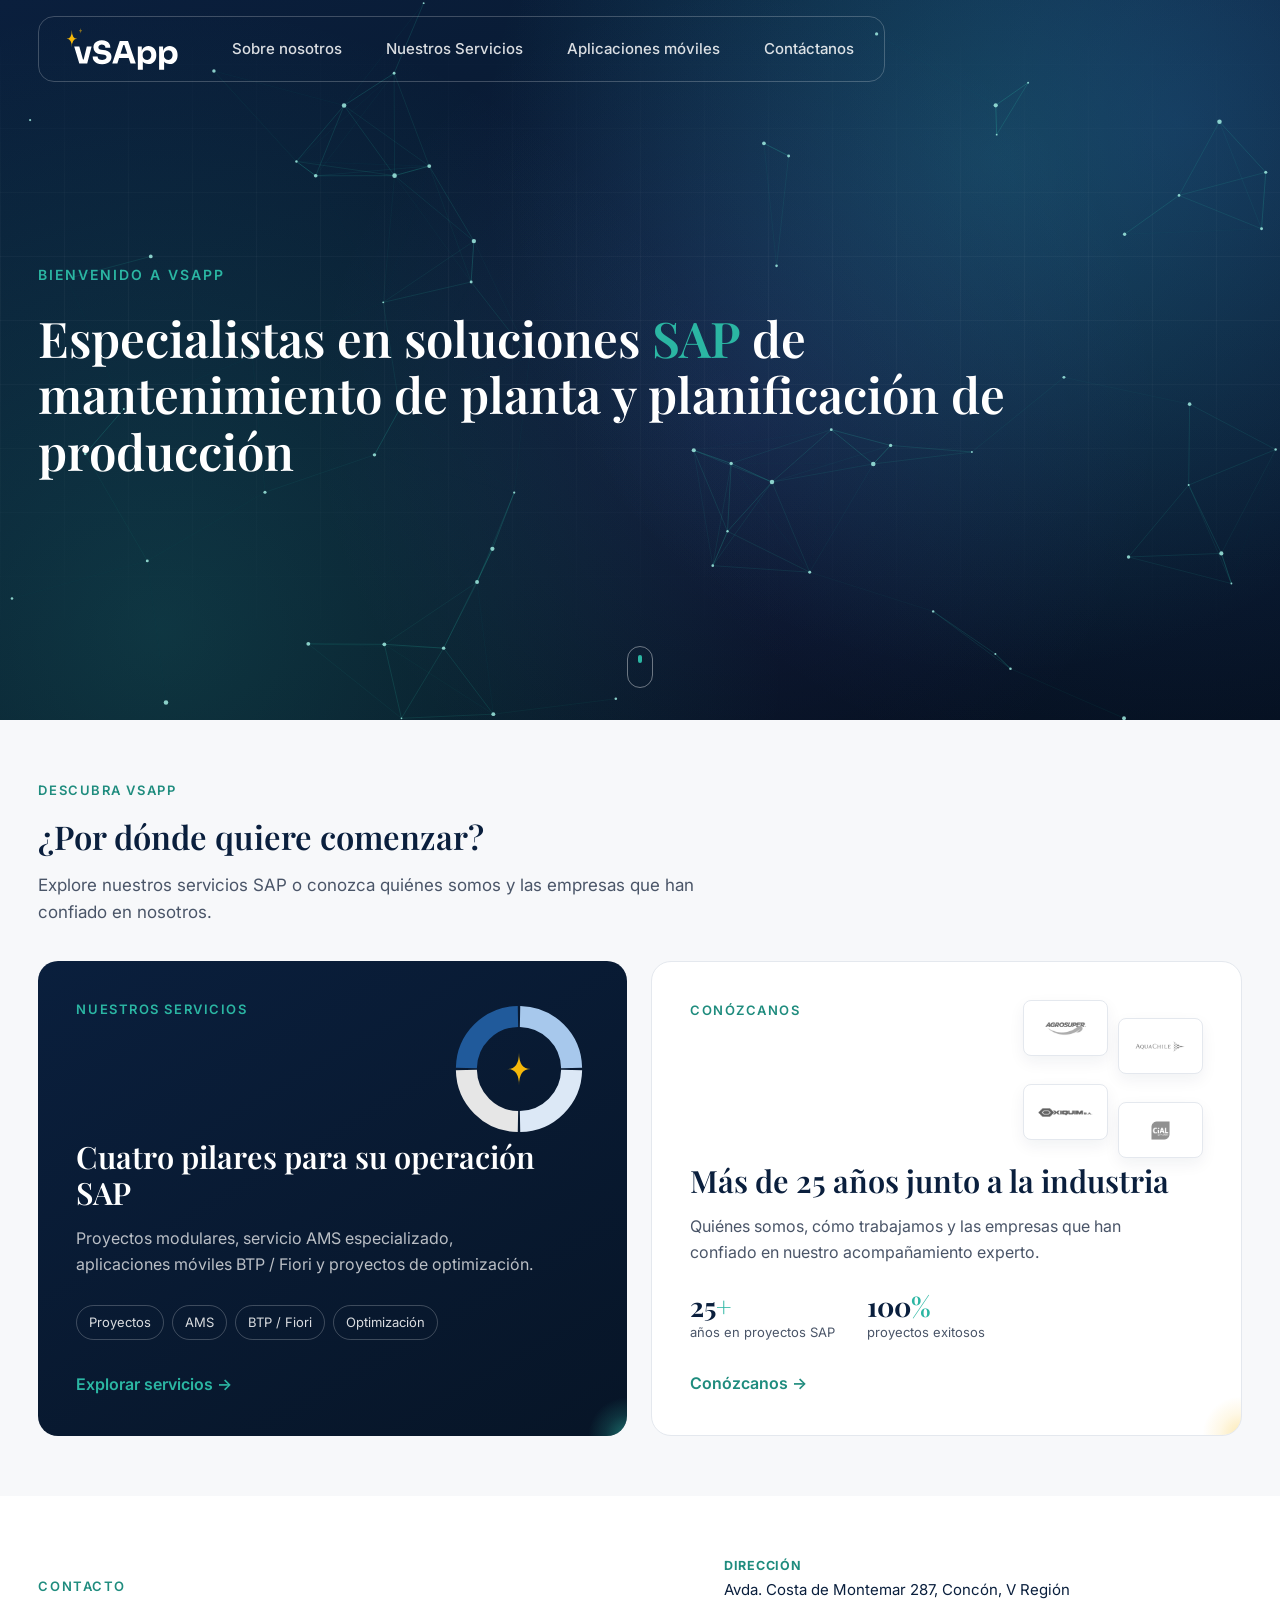
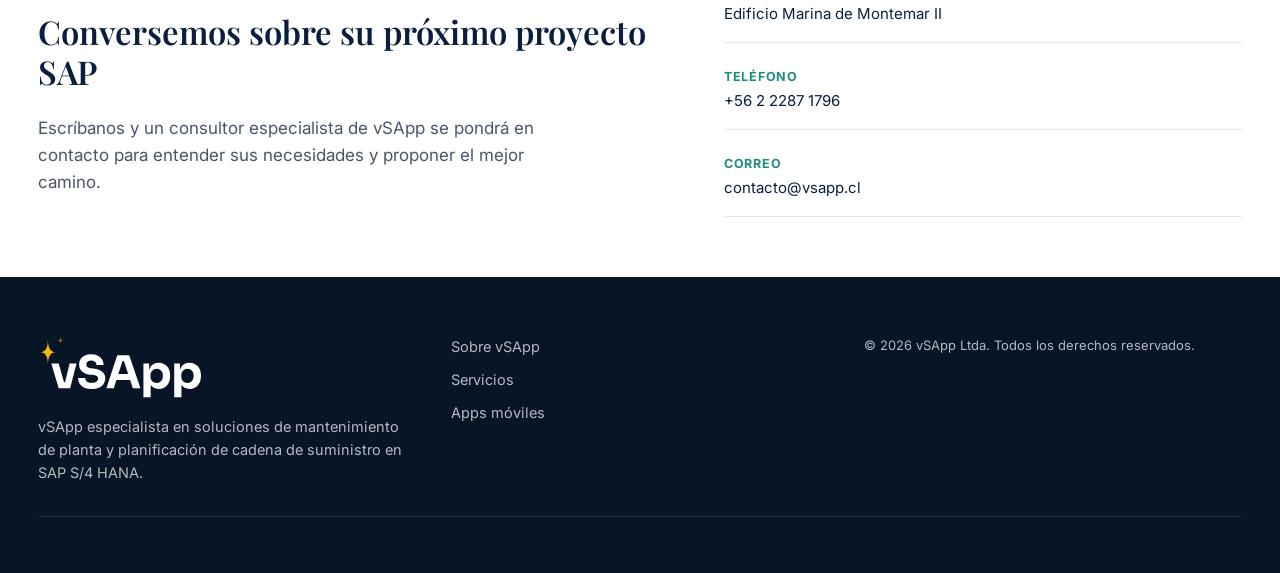
==== commit 69f5f3ae: "Rediseño del sitio: Inicio, Servicios, Conózcanos y Aplicaciones móviles - Nuevas páginas servicios." ====
--- a/index.html
+++ b/index.html
@@ -1,737 +1,225 @@
-<!DOCTYPE html>
+<!doctype html>
 <html lang="es">
 <head>
-  <meta charset="UTF-8">
-  <meta name="viewport" content="width=device-width, initial-scale=1.0">
-  <title> Consultoría SAP y Desarrollo de Aplicaciones Móbiles | vSApp</title> 
-  <meta name="description" content="vSApp es una consultora chilena boutique especialista en SAP PM (Mantenimiento de Planta), SAP PP (Planificación de Producción) y aplicaciones móviles conectadas a SAP S/4HANA. Más de 25 años de experiencia.">
-  <meta name="theme-color" content="#0A1F3D">
-
-  <link rel="icon" type="image/svg+xml" href="assets/img/logo.svg">
-
-  <!-- Tipografías: Playfair Display (titulares, serif elegante) + Inter (cuerpo, sans moderna) -->
-  <link rel="preconnect" href="https://fonts.googleapis.com">
-  <link rel="preconnect" href="https://fonts.gstatic.com" crossorigin>
-  <link href="https://fonts.googleapis.com/css2?family=Playfair+Display:wght@500;600;700&family=Inter:wght@300;400;500;600;700&display=swap" rel="stylesheet">
-
-  <link rel="stylesheet" href="css/styles.css">
-
-  <!-- Fallback sin JavaScript: evita que las secciones queden invisibles si el script no carga -->
-  <noscript>
-    <style>[data-animate] { opacity: 1 !important; transform: none !important; }</style>
-  </noscript>
+<meta charset="utf-8">
+<meta name="viewport" content="width=device-width, initial-scale=1">
+<title>vSApp · Inicio</title>
+<meta name="description" content="vSApp, especialistas en soluciones SAP de mantenimiento de planta (PM) y planificación de producción (PP) sobre S/4HANA.">
+<link rel="icon" type="image/svg+xml" href="assets/img/logo.svg">
+<link rel="preconnect" href="https://fonts.googleapis.com">
+<link rel="stylesheet" href="https://fonts.googleapis.com/css2?family=Playfair+Display:wght@500;600;700&amp;family=Inter:wght@300;400;500;600;700&amp;display=swap">
+<style>
+v-if{display:contents}v-if[hidden]{display:none!important}
+body{margin:0}
+h1,h2,h3,h4,p,ul,figure{margin:0}
+ul{padding:0;list-style:none}
+a{color:#0A1F3D}a:hover{color:#1F8C7E}
+.v-drift{animation:heroDrift 24s ease-in-out infinite alternate}
+.v-grid{animation:heroGrid 12s linear infinite}
+.v-net .pulse{transform-box:fill-box;transform-origin:center;animation:nodePulse 4s ease-in-out infinite}
+.v-net .d2{animation-delay:1.3s}.v-net .d3{animation-delay:2.6s}
+.v-net .flow{stroke-dasharray:4 12;animation:flow 7s linear infinite}
+.v-cue{animation:scrollCue 1.8s infinite}
+/* Viñetas dinámicas */
+.v-row{display:flex;flex-wrap:wrap;gap:24px}
+.v-card{position:relative;overflow:hidden;flex:1 1 440px;min-width:0;min-height:359px;border-radius:20px;text-decoration:none;display:flex;flex-direction:column;justify-content:space-between;transition:flex-grow .7s cubic-bezier(.22,1,.36,1),transform .7s cubic-bezier(.22,1,.36,1),box-shadow .7s}
+.v-row:hover .v-card{flex-grow:.75}
+.v-row .v-card:hover{flex-grow:1.5;transform:translateY(-6px);box-shadow:0 40px 80px -30px rgba(7,21,39,.55)}
+.v-burst{position:absolute;width:1100px;height:1100px;border-radius:50%;right:-550px;bottom:-550px;transform:scale(.08);transition:transform 1s cubic-bezier(.22,1,.36,1);pointer-events:none}
+.v-card:hover .v-burst{transform:scale(1)}
+.v-arrow{display:inline-block;transition:transform .4s cubic-bezier(.22,1,.36,1)}
+.v-card:hover .v-arrow{transform:translateX(10px)}
+.v-mini{transition:transform 1s cubic-bezier(.22,1,.36,1)}
+.v-card:hover .v-mini{transform:scale(1.15) rotate(-12deg)}
+.v-spin{animation:spin 40s linear infinite;transform-origin:60px 60px}
+.v-float{animation:float 5s ease-in-out infinite}
+.v-float.d2{animation-delay:1.2s}.v-float.d3{animation-delay:2.4s}
+@keyframes heroDrift{0%{transform:translate3d(-4%,-3%,0) rotate(0deg) scale(1)}100%{transform:translate3d(5%,4%,0) rotate(8deg) scale(1.12)}}
+@keyframes heroGrid{from{background-position:0 0}to{background-position:64px 64px}}
+@keyframes nodePulse{0%,100%{opacity:.4;transform:scale(1)}50%{opacity:1;transform:scale(1.7)}}
+@keyframes flow{to{stroke-dashoffset:-160}}
+@keyframes scrollCue{0%{opacity:1;transform:translateY(0)}70%,100%{opacity:0;transform:translateY(12px)}}
+@keyframes spin{to{transform:rotate(360deg)}}
+@keyframes float{0%,100%{transform:translateY(0)}50%{transform:translateY(-8px)}}
+@media (prefers-reduced-motion:reduce){.v-drift,.v-grid,.v-net .pulse,.v-net .flow,.v-cue,.v-spin,.v-float{animation:none}.v-card,.v-burst,.v-arrow,.v-mini{transition:none}}
+@media (max-width:640px){.ph.f1,.ph.f3{display:none}}
+.v-canvas{position:absolute;inset:0;width:100%;height:100%;z-index:0;pointer-events:none}
+.v-navbar.is-scrolled>div{background:rgba(10,31,61,0.92);-webkit-backdrop-filter:blur(10px);backdrop-filter:blur(10px);border-color:rgba(255,255,255,0.12)!important;box-shadow:0 10px 30px rgba(7,21,39,0.3)}
+.v-navbar{pointer-events:none}.v-navbar>div{pointer-events:auto}
+</style>
+<style>
+/* Carga uniforme: los bloques aparecen al llegar a ellos (js/vsapp-motion.js) */
+.v-reveal,.v-up,.s-card{animation:none!important}
+.js-motion [data-rv]{opacity:0;transform:translateY(28px);transition:opacity .8s cubic-bezier(.22,1,.36,1),transform .8s cubic-bezier(.22,1,.36,1);transition-delay:var(--rv-d,0ms)}
+.js-motion [data-rv].rv-in{opacity:1;transform:none}
+/* Pantalla esqueleto: solo aparece si la carga tarda más de 0,3 s */
+.vs-skel{position:fixed;inset:0;z-index:5000;background:#FFFFFF;opacity:0;pointer-events:none;animation:skelIn .25s .3s forwards;transition:opacity .4s;overflow:hidden}
+.vs-skel.done{opacity:0!important;animation:none}
+.vs-skel i{display:block;border-radius:10px;background:linear-gradient(90deg,#EDF1F6 0%,#F6F8FB 40%,#EDF1F6 80%);background-size:200% 100%;animation:skelShine 1.3s linear infinite}
+.vs-skel .sk-in{max-width:1440px;margin:0 auto;padding:16px clamp(16px,3vw,48px)}
+.vs-skel .sk-nav{width:min(520px,70%);height:66px;border-radius:16px}
+.vs-skel .sk-hero{display:flex;gap:48px;align-items:center;margin-top:72px}
+.vs-skel .sk-col{flex:1 1 0;min-width:0}
+.vs-skel .sk-kick{width:160px;height:14px;margin-bottom:22px}
+.vs-skel .sk-h{height:44px;margin-bottom:14px}
+.vs-skel .sk-t{height:14px;margin-top:12px}
+.vs-skel .sk-media{flex:0 0 38%;height:320px;border-radius:20px}
+.vs-skel .sk-cards{display:flex;gap:24px;margin-top:64px}
+.vs-skel .sk-card{flex:1 1 0;height:180px;border-radius:20px}
+@media (max-width:760px){.vs-skel .sk-media,.vs-skel .sk-card:nth-child(n+2){display:none}}
+@keyframes skelIn{to{opacity:1}}
+@keyframes skelShine{from{background-position:200% 0}to{background-position:-200% 0}}
+@media (prefers-reduced-motion:reduce){.js-motion [data-rv]{transition:opacity .3s;transform:none}.vs-skel i{animation:none}}
+</style>
 </head>
 <body>
-
-  <!-- ==================== SKIP LINK (accesibilidad) ==================== -->
-  <a class="skip-link" href="#main">Saltar al contenido principal</a>
-
-  <!-- ==================== NAVBAR FLOTANTE + MENÚ LATERAL DESDE LA IZQUIERDA ==================== -->
-  <header class="navbar" id="navbar">
-    <div class="navbar__inner">
-      <a href="#home" class="navbar__brand" aria-label="vSApp - Inicio">
-        <img class="navbar__logo" src="assets/img/logo-header.svg" alt="" width="113" height="44">
+<div class="vs-skel" id="vsSkel" aria-hidden="true"><div class="sk-in">
+  <i class="sk-nav"></i>
+  <div class="sk-hero"><div class="sk-col"><i class="sk-kick"></i><i class="sk-h" style="width:88%"></i><i class="sk-h" style="width:64%"></i><i class="sk-t" style="width:72%"></i><i class="sk-t" style="width:58%"></i></div><i class="sk-media"></i></div>
+  <div class="sk-cards"><i class="sk-card"></i><i class="sk-card"></i><i class="sk-card"></i></div>
+</div></div>
+<noscript><style>.vs-skel{display:none}</style></noscript>
+<div style="font-family: 'Inter', -apple-system, 'Segoe UI', sans-serif; font-size: 16px; line-height: 1.6; color: #0A1F3D; background: #FFFFFF; -webkit-font-smoothing: antialiased;">
+
+<!-- ================= INICIO ================= -->
+<section id="inicio" style="position: relative; min-height: 720px; display: flex; align-items: center; overflow: hidden; background: linear-gradient(160deg, #0A1F3D 0%, #071527 65%, #050F1E 100%);">
+  <div aria-hidden="true" style="position: absolute; inset: 0; background: radial-gradient(circle at 78% 22%, rgba(43,182,163,0.22), transparent 45%);"></div>
+  <div class="v-drift" aria-hidden="true" style="position: absolute; inset: -25%; background: radial-gradient(circle at 25% 75%, rgba(43,182,163,0.20), transparent 38%), radial-gradient(circle at 78% 28%, rgba(59,130,246,0.20), transparent 40%), radial-gradient(circle at 55% 55%, rgba(124,92,255,0.10), transparent 35%);"></div>
+  <div class="v-grid" aria-hidden="true" style="position: absolute; inset: 0; background-image: linear-gradient(rgba(255,255,255,0.05) 1px, transparent 1px), linear-gradient(90deg, rgba(255,255,255,0.05) 1px, transparent 1px); background-size: 64px 64px; -webkit-mask-image: linear-gradient(180deg, transparent, rgba(0,0,0,0.7) 40%, transparent 95%); mask-image: linear-gradient(180deg, transparent, rgba(0,0,0,0.7) 40%, transparent 95%);"></div>
+  <canvas class="v-canvas" id="heroCanvas" aria-hidden="true"></canvas>
+
+  <header id="navbar" class="v-navbar" style="position: fixed; z-index: 900; top: 16px; left: 0; right: 0; max-width: 1536px; margin: 0 auto; padding: 0 clamp(16px, 3vw, 48px); box-sizing: border-box; display: flex; flex-wrap: wrap;">
+    <div style="display: flex; flex-wrap: wrap; align-items: center; gap: 12px 35px; padding: 10px 12px 10px 26px; border: 1px solid rgba(255,255,255,0.22); border-radius: 16px; transition: background .25s, box-shadow .25s, border-color .25s;">
+      <a href="index.html" aria-label="vSApp, inicio" style="display: flex; align-items: center;"><img src="assets/img/logo-blanco.svg" alt="vSApp" style="height: 44px; width: auto; display: block;"></a>
+      <nav aria-label="Navegación principal" style="display: flex; flex-wrap: wrap; align-items: center; gap: 8px;">
+        <a href="conozcanos.html" style="color: rgba(255,255,255,0.85); font-size: 15px; font-weight: 500; text-decoration: none; padding: 10px 18px; border-radius: 8px;">Sobre nosotros</a>
+        <a href="servicios.html" style="color: rgba(255,255,255,0.85); font-size: 15px; font-weight: 500; text-decoration: none; padding: 10px 18px; border-radius: 8px;">Nuestros Servicios</a>
+        <a href="aplicaciones-moviles.html" style="color: rgba(255,255,255,0.85); font-size: 15px; font-weight: 500; text-decoration: none; padding: 10px 18px; border-radius: 8px;">Aplicaciones móviles</a>
+        <a href="#contacto" style="color: rgba(255,255,255,0.85); font-size: 15px; font-weight: 500; text-decoration: none; padding: 10px 18px; border-radius: 8px;">Contáctanos</a>
+      </nav>
+    </div>
+  </header>
+
+  <div style="position: relative; z-index: 1; width: 100%; max-width: 1536px; margin: 0 auto; padding: 92px clamp(20px, 3vw, 48px) 69px; box-sizing: border-box;">
+    <p style="color: #2BB6A3; font-size: 14px; font-weight: 600; letter-spacing: 0.14em; text-transform: uppercase; margin-bottom: 24px;">Bienvenido a vSApp</p>
+    <h1 style="font-family: 'Playfair Display', Georgia, serif; font-weight: 600; color: #FFFFFF; font-size: clamp(32px, 3.84vw, 51px); line-height: 1.15; max-width: 22em; margin-bottom: 0;">Especialistas en soluciones <span style="color: #2BB6A3;">SAP</span> de mantenimiento de planta y planificación de producción</h1>
+  </div>
+
+  <a href="#explorar" aria-label="Bajar a la siguiente sección" style="position: absolute; z-index: 2; left: 50%; bottom: 32px; transform: translateX(-50%); width: 26px; height: 42px; box-sizing: border-box; border: 1px solid rgba(255,255,255,0.4); border-radius: 14px; display: flex; justify-content: center; padding-top: 8px;"><span class="v-cue" style="display: block; width: 4px; height: 8px; border-radius: 2px; background: #2BB6A3;"></span></a>
+</section>
+
+<!-- ================= VIÑETAS: SERVICIOS / CONÓZCANOS ================= -->
+<section id="explorar" style="padding: 60px 0; background: #F7F8FA;">
+  <div style="max-width: 1440px; margin: 0 auto; padding: 0 clamp(20px, 3vw, 48px);">
+    <div style="display: flex; flex-wrap: wrap; justify-content: space-between; align-items: flex-end; gap: 16px 35px; margin-bottom: 35px;">
+      <div>
+        <p style="font-size: 13px; font-weight: 600; letter-spacing: 0.12em; text-transform: uppercase; color: #1F8C7E; margin-bottom: 16px;">Descubra vSApp</p>
+        <h2 style="font-family: 'Playfair Display', Georgia, serif; font-weight: 600; font-size: clamp(26px, 2.56vw, 34px); line-height: 1.2;">¿Por dónde quiere comenzar?</h2>
+        <p style="color: #4A5568; font-size: 17px; max-width: 60ch; margin-top: 16px;">Explore nuestros servicios SAP o conozca quiénes somos y las empresas que han confiado en nosotros.</p>
+      </div>
+    </div>
+
+    <div class="v-row">
+      <!-- Viñeta 1: Servicios -->
+      <a class="v-card" href="servicios.html" style="background: linear-gradient(150deg, #0A1F3D 0%, #071527 100%); color: #FFFFFF; padding: 38px;">
+        <span class="v-burst" aria-hidden="true" style="background: radial-gradient(circle, rgba(43,182,163,0.55) 0%, rgba(43,182,163,0.18) 35%, transparent 62%);"></span>
+        <div style="position: relative; display: flex; justify-content: space-between; align-items: flex-start; gap: 24px;">
+          <p style="font-size: 13px; font-weight: 600; letter-spacing: 0.12em; text-transform: uppercase; color: #2BB6A3;">Nuestros servicios</p>
+          <svg class="v-mini" aria-hidden="true" viewBox="0 0 120 120" style="width: 140px; height: 140px; flex: none;">
+            <g class="v-spin" fill="none" stroke-width="18">
+              <path d="M14.9 59.1A45 45 0 0 1 59.1 14.9" stroke="#205A9B"></path>
+              <path d="M60.9 14.9A45 45 0 0 1 105.1 59.1" stroke="#A7C8EC"></path>
+              <path d="M105.1 60.9A45 45 0 0 1 60.9 105.1" stroke="#DCE8F6"></path>
+              <path d="M59.1 105.1A45 45 0 0 1 14.9 60.9" stroke="#E6E6E6"></path>
+            </g>
+            <path fill="#F5B80A" d="M60 46Q60 60 70 60Q60 60 60 74Q60 60 50 60Q60 60 60 46Z"></path>
+          </svg>
+        </div>
+        <div style="position: relative;">
+          <h3 style="font-family: 'Playfair Display', Georgia, serif; font-weight: 600; font-size: clamp(26px, 2.4vw, 35px); line-height: 1.15; margin-bottom: 16px;">Cuatro pilares para su operación SAP</h3>
+          <p style="color: rgba(255,255,255,0.72); font-size: 16px; max-width: 46ch; margin-bottom: 28px;">Proyectos modulares, servicio AMS especializado, aplicaciones móviles BTP / Fiori y proyectos de optimización.</p>
+          <div style="display: flex; flex-wrap: wrap; gap: 8px; margin-bottom: 32px;">
+            <span style="font-size: 13px; padding: 6px 12px; border-radius: 99px; border: 1px solid rgba(255,255,255,0.22); color: rgba(255,255,255,0.85);">Proyectos</span>
+            <span style="font-size: 13px; padding: 6px 12px; border-radius: 99px; border: 1px solid rgba(255,255,255,0.22); color: rgba(255,255,255,0.85);">AMS</span>
+            <span style="font-size: 13px; padding: 6px 12px; border-radius: 99px; border: 1px solid rgba(255,255,255,0.22); color: rgba(255,255,255,0.85);">BTP / Fiori</span>
+            <span style="font-size: 13px; padding: 6px 12px; border-radius: 99px; border: 1px solid rgba(255,255,255,0.22); color: rgba(255,255,255,0.85);">Optimización</span>
+          </div>
+          <span style="font-weight: 600; font-size: 16px; color: #2BB6A3;">Explorar servicios <span class="v-arrow" aria-hidden="true">→</span></span>
+        </div>
       </a>
 
-      <button class="navbar__toggle" id="navToggle" aria-expanded="false" aria-controls="navMenu" aria-label="Abrir menú de navegación">
-        <span class="navbar__toggle-bar"></span>
-        <span class="navbar__toggle-bar"></span>
-        <span class="navbar__toggle-bar"></span>
-      </button>
-    </div>
-
-    <nav class="navbar__menu" id="navMenu" aria-label="Navegación principal">
-      <span class="navbar__indicator" aria-hidden="true"></span>
-      <ul class="navbar__list">
-        <li><a href="#sobre" class="navbar__link">Sobre nosotros</a></li>
-        <li><a href="#servicios" class="navbar__link">Nuestros Servicios</a></li>
-        <li><a href="aplicaciones-moviles.html" class="navbar__link">Aplicaciones móviles</a></li>
-        <li><a href="#contacto" class="navbar__link">Contáctanos</a></li>
-      </ul>
-    </nav>
-
-    <div class="navbar__backdrop" id="navBackdrop" aria-hidden="true"></div>
-  </header>
-
-  <main id="main">
-
-    <!-- ==================== 1. HERO / HOME ==================== -->
-    <section class="hero" id="home">
-      <div class="hero__bg" aria-hidden="true"></div>
-      <canvas class="hero__canvas" id="heroCanvas" aria-hidden="true"></canvas>
-      <div class="container hero__inner">
-        <p class="hero__eyebrow" data-animate="fade-up">Bienvenido a vSApp</p>
-        <h1 class="hero__title" data-animate="fade-up" data-delay="1">
-          Especialistas en soluciones 
-          <span class="hero__title-accent">SAP</span>
-          de mantenimiento planta y planificación de producción
-        </h1>
-        <!--
-        <p class="hero__subtitle" data-animate="fade-up" data-delay="2">
-          Más de 25 años transformando desafíos operacionales en oportunidades de negocio para la industria chilena y regional,
-          con un acompañamiento experto y personalizado en SAP PM y PP.
-        </p>
-        -->
-        <div class="hero__actions" data-animate="fade-up" data-delay="3">
-          <!-- <a href="#contacto" class="btn btn--primary">Conversemos su proyecto</a> -->
-          <a href="#sobre" class="btn btn--warm">Conózcanos <span class="btn__arrow" aria-hidden="true">→</span></a>
-        </div>
+      <!-- Viñeta 2: Conózcanos -->
+      <a class="v-card" href="conozcanos.html" style="background: #FFFFFF; border: 1px solid #E4E8EE; color: #0A1F3D; padding: 38px;">
+        <span class="v-burst" aria-hidden="true" style="background: radial-gradient(circle, rgba(245,184,10,0.32) 0%, rgba(245,184,10,0.10) 35%, transparent 62%);"></span>
+        <div style="position: relative; display: flex; justify-content: space-between; align-items: flex-start; gap: 24px;">
+          <p style="font-size: 13px; font-weight: 600; letter-spacing: 0.12em; text-transform: uppercase; color: #1F8C7E;">Conózcanos</p>
+          <div class="v-mini" aria-hidden="true" style="display: grid; grid-template-columns: repeat(2, minmax(0, 1fr)); gap: 10px; width: 180px; flex: none;">
+            <div class="v-float" style="height: 54px; background: #FFFFFF; border: 1px solid #E4E8EE; border-radius: 8px; box-shadow: 0 6px 16px rgba(10,31,61,0.06); display: flex; align-items: center; justify-content: center;"><img src="assets/img/clientes/agrosuper.webp" alt="" style="max-height: 50%; max-width: 70%; object-fit: contain; filter: grayscale(1); opacity: 0.7;"></div>
+            <div class="v-float d2" style="height: 54px; background: #FFFFFF; border: 1px solid #E4E8EE; border-radius: 8px; box-shadow: 0 6px 16px rgba(10,31,61,0.06); display: flex; align-items: center; justify-content: center; margin-top: 18px;"><img src="assets/img/clientes/aquachile.webp" alt="" style="max-height: 50%; max-width: 70%; object-fit: contain; filter: grayscale(1); opacity: 0.7;"></div>
+            <div class="v-float d3" style="height: 54px; background: #FFFFFF; border: 1px solid #E4E8EE; border-radius: 8px; box-shadow: 0 6px 16px rgba(10,31,61,0.06); display: flex; align-items: center; justify-content: center;"><img src="assets/img/clientes/oxiquim.png" alt="" style="max-height: 50%; max-width: 70%; object-fit: contain; filter: grayscale(1); opacity: 0.7;"></div>
+            <div class="v-float" style="height: 54px; background: #FFFFFF; border: 1px solid #E4E8EE; border-radius: 8px; box-shadow: 0 6px 16px rgba(10,31,61,0.06); display: flex; align-items: center; justify-content: center; margin-top: 18px;"><img src="assets/img/clientes/cial.webp" alt="" style="max-height: 50%; max-width: 70%; object-fit: contain; filter: grayscale(1); opacity: 0.7;"></div>
+          </div>
+        </div>
+        <div style="position: relative;">
+          <h3 style="font-family: 'Playfair Display', Georgia, serif; font-weight: 600; font-size: clamp(26px, 2.4vw, 35px); line-height: 1.15; margin-bottom: 16px;">Más de 25 años junto a la industria</h3>
+          <p style="color: #4A5568; font-size: 16px; max-width: 46ch; margin-bottom: 28px;">Quiénes somos, cómo trabajamos y las empresas que han confiado en nuestro acompañamiento experto.</p>
+          <div style="display: flex; flex-wrap: wrap; gap: 32px; margin-bottom: 32px;">
+            <p style="font-family: 'Playfair Display', Georgia, serif; font-weight: 700; font-size: 27px; line-height: 1;">25<span style="color: #2BB6A3;">+</span><span style="display: block; font-family: 'Inter', sans-serif; font-weight: 400; font-size: 13px; color: #4A5568; margin-top: 6px;">años en proyectos SAP</span></p>
+            <p style="font-family: 'Playfair Display', Georgia, serif; font-weight: 700; font-size: 27px; line-height: 1;">100<span style="color: #2BB6A3;">%</span><span style="display: block; font-family: 'Inter', sans-serif; font-weight: 400; font-size: 13px; color: #4A5568; margin-top: 6px;">proyectos exitosos</span></p>
+          </div>
+          <span style="font-weight: 600; font-size: 16px; color: #1F8C7E;">Conózcanos <span class="v-arrow" aria-hidden="true">→</span></span>
+        </div>
+      </a>
+    </div>
+  </div>
+</section>
+
+<!-- ================= CONTACTO ================= -->
+<section id="contacto" style="padding: 60px 0; background: #FFFFFF;">
+  <div style="max-width: 1440px; margin: 0 auto; padding: 0 clamp(20px, 3vw, 48px); display: flex; flex-wrap: wrap; gap: 29px 52px; align-items: center;">
+    <div style="flex: 6 1 420px; min-width: 0;">
+      <p style="font-size: 13px; font-weight: 600; letter-spacing: 0.12em; text-transform: uppercase; color: #1F8C7E; margin-bottom: 16px;">Contacto</p>
+      <h2 style="font-family: 'Playfair Display', Georgia, serif; font-weight: 600; font-size: clamp(26px, 2.56vw, 34px); line-height: 1.2; margin-bottom: 24px;">Conversemos sobre su próximo proyecto SAP</h2>
+      <p style="color: #4A5568; font-size: 17px; max-width: 46ch;">Escríbanos y un consultor especialista de vSApp se pondrá en contacto para entender sus necesidades y proponer el mejor camino.</p>
+    </div>
+    <ul style="flex: 5 1 340px; min-width: 0; display: flex; flex-direction: column; gap: 24px;">
+      <li style="display: flex; flex-direction: column; gap: 2px; font-size: 15px; padding-bottom: 16px; border-bottom: 1px solid #E4E8EE;"><span style="font-size: 12.5px; font-weight: 700; letter-spacing: 0.06em; text-transform: uppercase; color: #1F8C7E;">Dirección</span><span>Avda. Costa de Montemar 287, Concón, V Región<br>Edificio Marina de Montemar II</span></li>
+      <li style="display: flex; flex-direction: column; gap: 2px; font-size: 15px; padding-bottom: 16px; border-bottom: 1px solid #E4E8EE;"><span style="font-size: 12.5px; font-weight: 700; letter-spacing: 0.06em; text-transform: uppercase; color: #1F8C7E;">Teléfono</span><span>+56 2 2287 1796</span></li>
+      <li style="display: flex; flex-direction: column; gap: 2px; font-size: 15px; padding-bottom: 16px; border-bottom: 1px solid #E4E8EE;"><span style="font-size: 12.5px; font-weight: 700; letter-spacing: 0.06em; text-transform: uppercase; color: #1F8C7E;">Correo</span><span>contacto@vsapp.cl</span></li>
+    </ul>
+  </div>
+</section>
+
+<!-- ================= FOOTER ================= -->
+<footer style="background: #071527; color: rgba(255,255,255,0.7); padding: 58px 0 32px;">
+  <div style="max-width: 1440px; margin: 0 auto; padding: 0 clamp(20px, 3vw, 48px);">
+    <div style="display: grid; grid-template-columns: repeat(auto-fit, minmax(240px, 1fr)); gap: 35px; padding-bottom: 32px; border-bottom: 1px solid rgba(255,255,255,0.1); margin-bottom: 24px;">
+      <div>
+        <img src="assets/img/logo-blanco.svg" alt="vSApp" style="display: block; height: 64px; width: auto;">
+        <p style="font-size: 14.5px; max-width: 44ch; margin-top: 16px;">vSApp especialista en soluciones de mantenimiento de planta y planificación de cadena de suministro en SAP S/4 HANA.</p>
       </div>
-      <a href="#sobre" class="hero__scroll-cue" aria-label="Bajar a la siguiente sección">
-        <span></span>
-      </a>
-    </section>
-
-    <!-- ==================== 1. SOBRE VSAPP + CLIENTES + POR QUÉ VSAPP (todo en la sección 01) ====================
-         Izquierda: información. Derecha: collage animado de logos de empresas con las que hemos trabajado.
-         El collage tiene 2 columnas. Los logos reales están en assets/img/clientes/. Para agregar uno nuevo: duplicar un
-         <li class="logo-carousel__item"> y usar <img src="assets/img/clientes/nombre.ext" alt="Nombre de la empresa">
-         (js/main.js duplica cada columna automáticamente para el loop continuo).
-         El collage tiene 3 columnas; cada <li> puede llevar --s (bajo) o --l (alto) para variar el tamaño. -->
-    <section class="about" id="sobre">
-      <div class="container">
-
-      <div class="about__grid">
-
-        <div class="about__content-col">
-          <span class="section-kicker">01 — Sobre vSApp</span>
-          <h2 class="section-title" data-animate="fade-up">
-            Acompañamiento experto que transforma desafíos en oportunidades de negocio
-          </h2>
-          <p class="about__text" data-animate="fade-up" data-delay="1">
-            vSApp es una consultora chilena especialista en soluciones de <strong>mantenimiento de planta (SAP PM)</strong> y
-            <strong>planificación de cadena de suministro (SAP PP)</strong> sobre SAP S/4HANA. Ofrecemos servicios de
-            asesoría, proyectos de implementación y mejora continua, con más de <strong>25 años de experiencia</strong> en
-            proyectos SAP en Chile y Sudamérica.
-          </p>
-          <p class="about__text" data-animate="fade-up" data-delay="2">
-            Entendemos las necesidades de cada cliente y entregamos el máximo valor: metodologías probadas, cobertura
-            integral en los módulos SAP clave y una atención personalizada basada en las mejores prácticas de la industria.
-          </p>
-
-          <div class="about__stats" data-animate="fade-up" data-delay="3">
-            <div class="stat">
-              <span class="stat__number" data-count="25" aria-hidden="true">0</span><span class="stat__suffix" aria-hidden="true">+</span>
-              <span class="stat__label"><span class="sr-only">25+ </span>años de experiencia en proyectos SAP</span>
-            </div>
-            <div class="stat">
-              <span class="stat__number" data-count="100" aria-hidden="true">0</span><span class="stat__suffix" aria-hidden="true">%</span>
-              <span class="stat__label"><span class="sr-only">100% </span>proyectos altamente existosos y con calidad en la entrega a nuestros clientes</span>
-            </div>
-          </div>
-        </div>
-
-        <aside class="logo-carousel" aria-labelledby="clientesTitle" data-animate="fade-left">
-          <h3 class="logo-carousel__title" id="clientesTitle">Empresas con las que hemos trabajado</h3>
-          <div class="logo-carousel__viewport">
-            <div class="logo-carousel__col">
-            <div class="logo-carousel__track">
-              <ul class="logo-carousel__group">
-                <li class="logo-carousel__item logo-carousel__item--l"><img src="assets/img/clientes/cial.webp" alt="CIAL Alimentos"></li>
-                <li class="logo-carousel__item logo-carousel__item--s"><img src="assets/img/clientes/cintac.jpg" alt="Cintac"></li>
-                <li class="logo-carousel__item"><img src="assets/img/clientes/oxiquim.png" alt="Oxiquim S.A."></li>
-                <li class="logo-carousel__item logo-carousel__item--s"><img src="assets/img/clientes/antalis.png" alt="Antalis"></li>
-                <li class="logo-carousel__item logo-carousel__item--l"><img src="assets/img/clientes/aquachile.webp" alt="AquaChile"></li>
-                <li class="logo-carousel__item"><img src="assets/img/clientes/agrosuper.webp" alt="Agrosuper"></li>
-              </ul>
-            </div>
-          </div>
-            <div class="logo-carousel__col logo-carousel__col--reverse">
-            <div class="logo-carousel__track">
-              <ul class="logo-carousel__group">
-                <li class="logo-carousel__item logo-carousel__item--s"><img src="assets/img/clientes/agrosuper.webp" alt="Agrosuper"></li>
-                <li class="logo-carousel__item logo-carousel__item--l"><img src="assets/img/clientes/antalis.png" alt="Antalis"></li>
-                <li class="logo-carousel__item"><img src="assets/img/clientes/cintac.jpg" alt="Cintac"></li>
-                <li class="logo-carousel__item logo-carousel__item--s"><img src="assets/img/clientes/oxiquim.png" alt="Oxiquim S.A."></li>
-                <li class="logo-carousel__item"><img src="assets/img/clientes/aquachile.webp" alt="AquaChile"></li>
-                <li class="logo-carousel__item logo-carousel__item--l"><img src="assets/img/clientes/cial.webp" alt="CIAL Alimentos"></li>
-              </ul>
-            </div>
-          </div>
-          </div>
-        </aside>
-
-      </div>
-
-      <div class="about__why">
-        <h3 class="about__why-title" data-animate="fade-up">Experiencia, agilidad y calidad basada en mejores prácticas</h3>
-
-        <div class="why__grid">
-          <div class="why-card" data-animate="fade-up" data-delay="1">
-            <h3 class="why-card__title">Experiencia multi-rubro</h3>
-            <p class="why-card__text">Amplia trayectoria en proyectos PM y PP en diversos rubros industriales de Chile y la región.</p>
-          </div>
-          <div class="why-card" data-animate="fade-up" data-delay="2">
-            <h3 class="why-card__title">Agilidad</h3>
-            <p class="why-card__text">Agilidad en el servicio y en los proyectos, con respuestas ágiles y especializadas a cada requerimiento.</p>
-          </div>
-          <div class="why-card" data-animate="fade-up" data-delay="3">
-            <h3 class="why-card__title">Soluciones estándar de alto valor</h3>
-            <p class="why-card__text">Búsqueda de soluciones estándares sobre SAP S/4HANA, evitando desarrollos innecesarios.</p>
-          </div>
-          <div class="why-card" data-animate="fade-up" data-delay="4">
-            <h3 class="why-card__title">Calidad y atención personalizada</h3>
-            <p class="why-card__text">Calidad de la solución basada en mejores prácticas, con una atención personalizada a cada cliente.</p>
-          </div>
-        </div>
-      </div>
-
-      </div>
-    </section>
-
-    <!-- ==================== 2. SERVICIOS (selector interactivo) ====================
-         Panel con lista de pilares a la izquierda; al hacer clic (o navegar con flechas)
-         initServicesTabs() en js/main.js alterna la clase "is-active" entre botones y
-         paneles — el contenido de la derecha se actualiza sin recargar la página. -->
-    <section class="services" id="servicios">
-      <div class="container">
-        <div class="section-heading" data-animate="fade-up">
-          <span class="section-kicker">02 — Servicios</span>
-          <h2 class="section-title">Cuatro pilares para su operación SAP</h2>
-          <p class="section-intro">
-            Somos una empresa especialista en mantenimiento y planificación de producción. Seleccione un pilar para ver
-            el detalle de cada servicio.
-          </p>
-        </div>
-
-        <div class="services__panel" data-animate="fade-up" data-delay="1">
-
-          <div class="services__nav" role="tablist" aria-label="Pilares de servicio">
-            <button type="button" class="services__nav-btn is-active" id="tab-modulares" role="tab" aria-selected="true" aria-controls="pane-modulares" tabindex="0">
-              <span class="services__nav-dot"></span> Proyectos modulares
-            </button>
-            <button type="button" class="services__nav-btn" id="tab-ams" role="tab" aria-selected="false" aria-controls="pane-ams" tabindex="-1">
-              <span class="services__nav-dot services__nav-dot--sky"></span> Servicio AMS especializado
-            </button>
-            <button type="button" class="services__nav-btn" id="tab-movil" role="tab" aria-selected="false" aria-controls="pane-movil" tabindex="-1">
-              <span class="services__nav-dot services__nav-dot--navy"></span> Aplicaciones móviles BTP / Fiori
-            </button>
-            <button type="button" class="services__nav-btn" id="tab-optimizacion" role="tab" aria-selected="false" aria-controls="pane-optimizacion" tabindex="-1">
-              <span class="services__nav-dot services__nav-dot--warm"></span> Proyectos de optimización
-            </button>
-          </div>
-
-          <div class="services__content">
-
-            <!-- Cada panel lleva una ilustración propia (SVG en línea, sin imágenes externas)
-                 que refuerza visualmente de qué trata el servicio. -->
-            <article class="services__pane is-active" id="pane-modulares" role="tabpanel" aria-labelledby="tab-modulares">
-              <div class="services__pane-body">
-                <span class="services__pane-index">01</span>
-                <h3 class="services__pane-title">Proyectos modulares</h3>
-                <p class="services__pane-text">
-                  Implementamos los módulos <strong>SAP PM y PP</strong> integrados completamente con los procesos de compras,
-                  logística, WMS y FI-CO, con un método acelerado y confiable respaldado por más de 25 años de experiencia.
-                </p>
-                <ul class="services__pane-list">
-                  <li>Gestión y mantenimiento de activos empresariales (SAP PM)</li>
-                  <li>Planificación y control de piso de planta (SAP PP)</li>
-                  <li>Modelo preconfigurado de levantamiento acelerado</li>
-                  <li>Activación de apps en SAP Fiori</li>
-                </ul>
-              </div>
-              <div class="services__pane-media" aria-hidden="true">
-                <svg viewBox="0 0 100 100" fill="none" stroke="currentColor" stroke-width="6" stroke-linecap="round" stroke-linejoin="round">
-                  <rect x="14" y="14" width="32" height="32" rx="7"/>
-                  <rect x="54" y="14" width="32" height="32" rx="7"/>
-                  <rect x="14" y="54" width="32" height="32" rx="7"/>
-                  <rect x="54" y="54" width="32" height="32" rx="7"/>
-                </svg>
-              </div>
-            </article>
-
-            <article class="services__pane services__pane--sky" id="pane-ams" role="tabpanel" aria-labelledby="tab-ams">
-              <div class="services__pane-body">
-                <span class="services__pane-index">02</span>
-                <h3 class="services__pane-title">Servicio AMS especializado</h3>
-                <p class="services__pane-text">
-                  Mejora continua personalizada en PM y PP a través de una <strong>bolsa mínima de horas mensuales</strong>,
-                  acumulable por 3 meses, con consultores dedicados a mantener y evolucionar sus operaciones SAP.
-                </p>
-                <ul class="services__pane-list">
-                  <li>Respuestas ágiles y especializadas</li>
-                  <li>Flexible a su demanda y requerimiento</li>
-                  <li>Asesoría y entrenamiento personalizado</li>
-                  <li>Facturación mensual</li>
-                </ul>
-              </div>
-              <div class="services__pane-media" aria-hidden="true">
-                <svg viewBox="0 0 100 100" fill="none" stroke="currentColor" stroke-width="6" stroke-linecap="round" stroke-linejoin="round">
-                  <path d="M78 32a28 28 0 1 1 -6 -8"/>
-                  <path d="M78 14v18h-18"/>
-                </svg>
-              </div>
-            </article>
-
-            <article class="services__pane services__pane--navy" id="pane-movil" role="tabpanel" aria-labelledby="tab-movil">
-              <div class="services__pane-body">
-                <span class="services__pane-index">03</span>
-                <h3 class="services__pane-title">Aplicaciones móviles BTP / Fiori</h3>
-                <p class="services__pane-text">
-                  Desarrollamos aplicaciones móviles sobre <strong>SAP BTP y Fiori</strong>, llevando la operación al campo con
-                  experiencias simples, ágiles y en tiempo real, integradas nativamente con SAP S/4HANA.
-                </p>
-                <ul class="services__pane-list">
-                  <li>Gestión de órdenes, avisos e inspecciones de mantenimiento</li>
-                  <li>Control de piso, notificación y picking</li>
-                  <li>Integración online y offline</li>
-                </ul>
-                <a href="aplicaciones-moviles.html" class="services__pane-link" target="_blank" rel="noopener">
-                  Probar el simulador de la app ↗
-                  <span class="sr-only"> (se abre en una pestaña nueva)</span>
-                </a>
-              </div>
-              <div class="services__pane-media" aria-hidden="true">
-                <svg viewBox="0 0 100 100" fill="none" stroke="currentColor" stroke-width="6" stroke-linecap="round" stroke-linejoin="round">
-                  <rect x="32" y="10" width="36" height="80" rx="9"/>
-                  <line x1="43" y1="80" x2="57" y2="80"/>
-                  <line x1="41" y1="28" x2="59" y2="28"/>
-                  <line x1="41" y1="40" x2="59" y2="40"/>
-                  <line x1="41" y1="52" x2="52" y2="52"/>
-                </svg>
-              </div>
-            </article>
-
-            <article class="services__pane services__pane--warm" id="pane-optimizacion" role="tabpanel" aria-labelledby="tab-optimizacion">
-              <div class="services__pane-body">
-                <span class="services__pane-index">04</span>
-                <h3 class="services__pane-title">Proyectos de optimización</h3>
-                <p class="services__pane-text">
-                  Ejecutamos proyectos de mejora operativa en <strong>MRP</strong>, gestión de repuestos y costo real de
-                  inventario, generando eficiencia medible en la cadena productiva.
-                </p>
-                <ul class="services__pane-list">
-                  <li>Reducción de quiebres de stock y excesos de repuestos</li>
-                  <li>Mayor precisión en planificación y programación</li>
-                  <li>Distribución de diferencias de inventario por consumo real</li>
-                </ul>
-              </div>
-              <div class="services__pane-media" aria-hidden="true">
-                <svg viewBox="0 0 100 100" fill="none" stroke="currentColor" stroke-width="6" stroke-linecap="round" stroke-linejoin="round">
-                  <line x1="18" y1="86" x2="18" y2="14"/>
-                  <line x1="18" y1="86" x2="86" y2="86"/>
-                  <rect x="30" y="60" width="12" height="26"/>
-                  <rect x="50" y="44" width="12" height="42"/>
-                  <rect x="70" y="28" width="12" height="58"/>
-                </svg>
-              </div>
-            </article>
-
-          </div>
-        </div>
-      </div>
-    </section>
-
-    <!-- ==================== 4. APLICACIONES MÓVILES — OCULTA (vive ahora en aplicaciones-moviles.html) ====================
-         4 apps (PM, WM, QM, PP) sobre SAP Mobile Service. Este mismo bloque (selector de módulos + teléfono
-         interactivo) ahora vive como página propia en aplicaciones-moviles.html, enlazada desde el pilar
-         "Aplicaciones móviles" de la sección 02 — Servicios. Para volver a mostrarla aquí también: eliminar
-         los marcadores de comentario que envuelven esta sección. -->
-    <!--
-    <section class="mobile-app" id="app-movil">
-      <div class="container">
-
-        <div class="section-heading" data-animate="fade-up">
-          <span class="section-kicker section-kicker--light">03 — Desarrollo de Aplicaciones</span>
-          <h2 class="section-title section-title--light">Cuatro apps móviles, un mismo motor: SAP Mobile Service</h2>
-          <p class="section-intro section-intro--light">
-            Implementamos aplicaciones móviles sobre <strong>SAP Mobile Service</strong> (SAP BTP) para los módulos PM, WM, QM y PP,
-            con integración nativa online / offline a SAP S/4HANA. Seleccione un módulo para ver su app en acción.
-          </p>
-        </div>
-
-        <div class="app-showcase" data-animate="fade-up" data-delay="1">
-
-          <div class="app-showcase__modules" role="tablist" aria-label="Módulos SAP">
-            <button type="button" class="app-showcase__module-btn app-showcase__module-btn--pm is-active" id="module-pm" role="tab" aria-selected="true" data-module="pm" tabindex="0">
-              <span class="app-showcase__module-code">PM</span>
-              <span>
-                <span class="app-showcase__module-name">Mantenimiento de Planta</span>
-                <span class="app-showcase__module-desc">Avisos, órdenes y repuestos</span>
-              </span>
-            </button>
-            <button type="button" class="app-showcase__module-btn app-showcase__module-btn--wm" id="module-wm" role="tab" aria-selected="false" data-module="wm" tabindex="-1">
-              <span class="app-showcase__module-code">WM</span>
-              <span>
-                <span class="app-showcase__module-name">Gestión de Almacenes</span>
-                <span class="app-showcase__module-desc">Picking, traspasos y conteos</span>
-              </span>
-            </button>
-            <button type="button" class="app-showcase__module-btn app-showcase__module-btn--qm" id="module-qm" role="tab" aria-selected="false" data-module="qm" tabindex="-1">
-              <span class="app-showcase__module-code">QM</span>
-              <span>
-                <span class="app-showcase__module-name">Gestión de Calidad</span>
-                <span class="app-showcase__module-desc">Inspecciones y liberación de lotes</span>
-              </span>
-            </button>
-            <button type="button" class="app-showcase__module-btn app-showcase__module-btn--pp" id="module-pp" role="tab" aria-selected="false" data-module="pp" tabindex="-1">
-              <span class="app-showcase__module-code">PP</span>
-              <span>
-                <span class="app-showcase__module-name">Planificación de Producción</span>
-                <span class="app-showcase__module-desc">Confirmaciones y avance de orden</span>
-              </span>
-            </button>
-          </div>
-
-          <div class="app-showcase__stage">
-
-            <div class="app-showcase__info">
-
-              <div class="app-showcase__info-pane is-active" data-module="pm" aria-labelledby="module-pm">
-                <h3 class="app-showcase__info-title">PM Mobile — Mantenimiento de Planta</h3>
-                <p class="app-showcase__info-text">
-                  Sus técnicos gestionan avisos, órdenes y repuestos en modo <strong>online / offline</strong>, con captura
-                  fotográfica de averías directamente desde el equipo en terreno.
-                </p>
-                <ul class="app-showcase__info-list">
-                  <li>Gestión de avisos y órdenes de mantenimiento</li>
-                  <li>Captura fotográfica de averías</li>
-                  <li>Verificación de stock de repuestos</li>
-                  <li>Integración online / offline</li>
-                </ul>
-              </div>
-
-              <div class="app-showcase__info-pane app-showcase__info-pane--wm" data-module="wm" aria-labelledby="module-wm">
-                <h3 class="app-showcase__info-title">WM Mobile — Gestión de Almacenes</h3>
-                <p class="app-showcase__info-text">
-                  Sus operarios ejecutan picking, traspasos y conteos guiados desde el piso de bodega, con lectura de
-                  códigos y confirmación inmediata en SAP.
-                </p>
-                <ul class="app-showcase__info-list">
-                  <li>Recepción y ubicación de materiales</li>
-                  <li>Picking guiado por código</li>
-                  <li>Traspasos entre bodegas</li>
-                  <li>Conteo cíclico de inventario</li>
-                </ul>
-              </div>
-
-              <div class="app-showcase__info-pane app-showcase__info-pane--qm" data-module="qm" aria-labelledby="module-qm">
-                <h3 class="app-showcase__info-title">QM Mobile — Gestión de Calidad</h3>
-                <p class="app-showcase__info-text">
-                  Sus inspectores registran resultados de inspección y liberan o rechazan lotes desde cualquier punto de
-                  la planta, sin papeleo adicional.
-                </p>
-                <ul class="app-showcase__info-list">
-                  <li>Inspecciones de entrada y de proceso</li>
-                  <li>Registro de resultados por característica</li>
-                  <li>Notificaciones de calidad</li>
-                  <li>Liberación o rechazo de lotes</li>
-                </ul>
-              </div>
-
-              <div class="app-showcase__info-pane app-showcase__info-pane--pp" data-module="pp" aria-labelledby="module-pp">
-                <h3 class="app-showcase__info-title">PP Mobile — Planificación de Producción</h3>
-                <p class="app-showcase__info-text">
-                  Sus operadores confirman operaciones y consumos de componentes en línea, con visibilidad inmediata del
-                  avance de cada orden de producción.
-                </p>
-                <ul class="app-showcase__info-list">
-                  <li>Confirmación de operaciones</li>
-                  <li>Consumo de componentes</li>
-                  <li>Seguimiento de avance de la orden</li>
-                  <li>Reporte de paradas y tiempos muertos</li>
-                </ul>
-              </div>
-
-            </div>
-
-            <div class="app-showcase__device">
-              <div class="phone phone--single" aria-hidden="true">
-                <div class="phone__notch"></div>
-                <div class="phone__screen">
-
-                  <div class="app-screen app-screen--pm is-active" data-module="pm">
-                    <div class="app-screen__header">
-                      <span class="app-screen__icon">
-                        <svg viewBox="0 0 100 100" fill="none" stroke="currentColor" stroke-width="6" stroke-linecap="round" stroke-linejoin="round">
-                          <polygon points="50,8 87,29 87,71 50,92 13,71 13,29"/>
-                          <circle cx="50" cy="50" r="15"/>
-                        </svg>
-                      </span>
-                      <span class="app-screen__name">PM Mobile</span>
-                    </div>
-                    <div class="app-screen__tiles">
-                      <button type="button" class="app-screen__tile is-active" data-detail="Cree y dé seguimiento a avisos de avería, con estado y prioridad en tiempo real.">
-                        <span class="app-screen__tile-icon"><svg viewBox="0 0 100 100" fill="none" stroke="currentColor" stroke-width="6" stroke-linecap="round" stroke-linejoin="round"><path d="M50 14a20 20 0 0 0-20 20v12l-10 16h60l-10-16V34A20 20 0 0 0 50 14Z"/><path d="M42 84a8 8 0 0 0 16 0"/></svg></span>
-                        <span class="app-screen__tile-label">Avisos</span>
-                      </button>
-                      <button type="button" class="app-screen__tile" data-detail="Visualice, modifique y cierre órdenes de mantenimiento directamente desde el equipo.">
-                        <span class="app-screen__tile-icon"><svg viewBox="0 0 100 100" fill="none" stroke="currentColor" stroke-width="6" stroke-linecap="round" stroke-linejoin="round"><rect x="22" y="16" width="56" height="74" rx="8"/><rect x="38" y="10" width="24" height="14" rx="4"/><line x1="34" y1="42" x2="66" y2="42"/><line x1="34" y1="56" x2="66" y2="56"/><line x1="34" y1="70" x2="54" y2="70"/></svg></span>
-                        <span class="app-screen__tile-label">Órdenes</span>
-                      </button>
-                      <button type="button" class="app-screen__tile" data-detail="Consulte el stock disponible y asígnelo como componente en la orden.">
-                        <span class="app-screen__tile-icon"><svg viewBox="0 0 100 100" fill="none" stroke="currentColor" stroke-width="6" stroke-linecap="round" stroke-linejoin="round"><path d="M50 8 90 29v42l-40 21-40-21V29Z"/><path d="M10 29l40 21 40-21"/><line x1="50" y1="50" x2="50" y2="92"/></svg></span>
-                        <span class="app-screen__tile-label">Repuestos</span>
-                      </button>
-                      <button type="button" class="app-screen__tile" data-detail="Fotografíe la avería; la imagen queda anexada en el Content Server de SAP.">
-                        <span class="app-screen__tile-icon"><svg viewBox="0 0 100 100" fill="none" stroke="currentColor" stroke-width="6" stroke-linecap="round" stroke-linejoin="round"><rect x="12" y="28" width="76" height="52" rx="10"/><path d="M34 28l8-12h16l8 12"/><circle cx="50" cy="54" r="16"/></svg></span>
-                        <span class="app-screen__tile-label">Fotos</span>
-                      </button>
-                    </div>
-                    <div class="app-screen__detail">
-                      <p class="app-screen__detail-text">Cree y dé seguimiento a avisos de avería, con estado y prioridad en tiempo real.</p>
-                    </div>
-                  </div>
-
-                  <div class="app-screen app-screen--wm" data-module="wm">
-                    <div class="app-screen__header">
-                      <span class="app-screen__icon">
-                        <svg viewBox="0 0 100 100" fill="none" stroke="currentColor" stroke-width="6" stroke-linecap="round" stroke-linejoin="round">
-                          <path d="M50 8 90 29v42l-40 21-40-21V29Z"/>
-                          <path d="M10 29l40 21 40-21"/>
-                          <line x1="50" y1="50" x2="50" y2="92"/>
-                        </svg>
-                      </span>
-                      <span class="app-screen__name">WM Mobile</span>
-                    </div>
-                    <div class="app-screen__tiles">
-                      <button type="button" class="app-screen__tile is-active" data-detail="Registre la recepción de materiales y confirme su ubicación en bodega.">
-                        <span class="app-screen__tile-icon"><svg viewBox="0 0 100 100" fill="none" stroke="currentColor" stroke-width="6" stroke-linecap="round" stroke-linejoin="round"><path d="M14 44h22l8 14h12l8-14h22"/><path d="M14 44V24a4 4 0 0 1 4-4h64a4 4 0 0 1 4 4v20"/><path d="M14 44v30a6 6 0 0 0 6 6h60a6 6 0 0 0 6-6V44"/></svg></span>
-                        <span class="app-screen__tile-label">Recepción</span>
-                      </button>
-                      <button type="button" class="app-screen__tile" data-detail="Ejecute picking guiado leyendo el código de barras de cada ítem.">
-                        <span class="app-screen__tile-icon"><svg viewBox="0 0 100 100" fill="none" stroke="currentColor" stroke-width="6" stroke-linecap="round" stroke-linejoin="round"><line x1="16" y1="20" x2="16" y2="80"/><line x1="28" y1="20" x2="28" y2="80"/><line x1="38" y1="20" x2="38" y2="80"/><line x1="50" y1="20" x2="50" y2="80"/><line x1="58" y1="20" x2="58" y2="80"/><line x1="70" y1="20" x2="70" y2="80"/><line x1="84" y1="20" x2="84" y2="80"/></svg></span>
-                        <span class="app-screen__tile-label">Picking</span>
-                      </button>
-                      <button type="button" class="app-screen__tile" data-detail="Mueva materiales entre bodegas y confirme el traspaso al instante.">
-                        <span class="app-screen__tile-icon"><svg viewBox="0 0 100 100" fill="none" stroke="currentColor" stroke-width="6" stroke-linecap="round" stroke-linejoin="round"><path d="M18 34h54"/><path d="M58 20l14 14-14 14"/><path d="M82 66H28"/><path d="M42 52L28 66l14 14"/></svg></span>
-                        <span class="app-screen__tile-label">Traspasos</span>
-                      </button>
-                      <button type="button" class="app-screen__tile" data-detail="Realice conteos de inventario por zona y reporte diferencias.">
-                        <span class="app-screen__tile-icon"><svg viewBox="0 0 100 100" fill="none" stroke="currentColor" stroke-width="6" stroke-linecap="round" stroke-linejoin="round"><rect x="22" y="16" width="56" height="74" rx="8"/><rect x="38" y="10" width="24" height="14" rx="4"/><path d="M34 54l10 10 22-24"/></svg></span>
-                        <span class="app-screen__tile-label">Conteo cíclico</span>
-                      </button>
-                    </div>
-                    <div class="app-screen__detail">
-                      <p class="app-screen__detail-text">Registre la recepción de materiales y confirme su ubicación en bodega.</p>
-                    </div>
-                  </div>
-
-                  <div class="app-screen app-screen--qm" data-module="qm">
-                    <div class="app-screen__header">
-                      <span class="app-screen__icon">
-                        <svg viewBox="0 0 100 100" fill="none" stroke="currentColor" stroke-width="6" stroke-linecap="round" stroke-linejoin="round">
-                          <path d="M50 8 84 20v28c0 26-15 40-34 44-19-4-34-18-34-44V20Z"/>
-                          <path d="M34 50l11 11 21-23"/>
-                        </svg>
-                      </span>
-                      <span class="app-screen__name">QM Mobile</span>
-                    </div>
-                    <div class="app-screen__tiles">
-                      <button type="button" class="app-screen__tile is-active" data-detail="Registre inspecciones de entrada y de proceso con sus resultados.">
-                        <span class="app-screen__tile-icon"><svg viewBox="0 0 100 100" fill="none" stroke="currentColor" stroke-width="6" stroke-linecap="round" stroke-linejoin="round"><rect x="22" y="16" width="56" height="74" rx="8"/><rect x="38" y="10" width="24" height="14" rx="4"/><line x1="34" y1="42" x2="66" y2="42"/><line x1="34" y1="56" x2="66" y2="56"/><line x1="34" y1="70" x2="54" y2="70"/></svg></span>
-                        <span class="app-screen__tile-label">Inspecciones</span>
-                      </button>
-                      <button type="button" class="app-screen__tile" data-detail="Capture el resultado de cada característica evaluada del lote.">
-                        <span class="app-screen__tile-icon"><svg viewBox="0 0 100 100" fill="none" stroke="currentColor" stroke-width="6" stroke-linecap="round" stroke-linejoin="round"><rect x="22" y="16" width="56" height="74" rx="8"/><rect x="38" y="10" width="24" height="14" rx="4"/><path d="M34 54l10 10 22-24"/></svg></span>
-                        <span class="app-screen__tile-label">Resultados</span>
-                      </button>
-                      <button type="button" class="app-screen__tile" data-detail="Genere notificaciones de calidad ante una desviación detectada.">
-                        <span class="app-screen__tile-icon"><svg viewBox="0 0 100 100" fill="none" stroke="currentColor" stroke-width="6" stroke-linecap="round" stroke-linejoin="round"><path d="M50 14a20 20 0 0 0-20 20v12l-10 16h60l-10-16V34A20 20 0 0 0 50 14Z"/><path d="M42 84a8 8 0 0 0 16 0"/></svg></span>
-                        <span class="app-screen__tile-label">Notificaciones</span>
-                      </button>
-                      <button type="button" class="app-screen__tile" data-detail="Libere o rechace lotes según el resultado de la inspección.">
-                        <span class="app-screen__tile-icon"><svg viewBox="0 0 100 100" fill="none" stroke="currentColor" stroke-width="6" stroke-linecap="round" stroke-linejoin="round"><path d="M50 8 84 20v28c0 26-15 40-34 44-19-4-34-18-34-44V20Z"/><path d="M34 50l11 11 21-23"/></svg></span>
-                        <span class="app-screen__tile-label">Liberación</span>
-                      </button>
-                    </div>
-                    <div class="app-screen__detail">
-                      <p class="app-screen__detail-text">Registre inspecciones de entrada y de proceso con sus resultados.</p>
-                    </div>
-                  </div>
-
-                  <div class="app-screen app-screen--pp" data-module="pp">
-                    <div class="app-screen__header">
-                      <span class="app-screen__icon">
-                        <svg viewBox="0 0 100 100" fill="none" stroke="currentColor" stroke-width="6" stroke-linecap="round" stroke-linejoin="round">
-                          <circle cx="18" cy="26" r="9"/><circle cx="50" cy="74" r="9"/><circle cx="82" cy="26" r="9"/>
-                          <line x1="25" y1="32" x2="44" y2="66"/><line x1="75" y1="32" x2="56" y2="66"/>
-                        </svg>
-                      </span>
-                      <span class="app-screen__name">PP Mobile</span>
-                    </div>
-                    <div class="app-screen__tiles">
-                      <button type="button" class="app-screen__tile is-active" data-detail="Confirme operaciones de producción a medida que se ejecutan.">
-                        <span class="app-screen__tile-icon"><svg viewBox="0 0 100 100" fill="none" stroke="currentColor" stroke-width="6" stroke-linecap="round" stroke-linejoin="round"><rect x="22" y="16" width="56" height="74" rx="8"/><rect x="38" y="10" width="24" height="14" rx="4"/><path d="M34 54l10 10 22-24"/></svg></span>
-                        <span class="app-screen__tile-label">Confirmaciones</span>
-                      </button>
-                      <button type="button" class="app-screen__tile" data-detail="Registre el consumo de componentes contra la orden de producción.">
-                        <span class="app-screen__tile-icon"><svg viewBox="0 0 100 100" fill="none" stroke="currentColor" stroke-width="6" stroke-linecap="round" stroke-linejoin="round"><path d="M50 8 90 29v42l-40 21-40-21V29Z"/><path d="M10 29l40 21 40-21"/><line x1="50" y1="50" x2="50" y2="92"/></svg></span>
-                        <span class="app-screen__tile-label">Consumo</span>
-                      </button>
-                      <button type="button" class="app-screen__tile" data-detail="Consulte el porcentaje de avance de cada orden en tiempo real.">
-                        <span class="app-screen__tile-icon"><svg viewBox="0 0 100 100" fill="none" stroke="currentColor" stroke-width="6" stroke-linecap="round" stroke-linejoin="round"><path d="M18 74a32 32 0 1 1 64 0"/><line x1="50" y1="74" x2="66" y2="48"/><circle cx="50" cy="74" r="5"/></svg></span>
-                        <span class="app-screen__tile-label">Avance</span>
-                      </button>
-                      <button type="button" class="app-screen__tile" data-detail="Reporte paradas y tiempos muertos con su motivo asociado.">
-                        <span class="app-screen__tile-icon"><svg viewBox="0 0 100 100" fill="none" stroke="currentColor" stroke-width="6" stroke-linecap="round" stroke-linejoin="round"><path d="M50 16 90 84H10Z"/><line x1="50" y1="40" x2="50" y2="62"/><circle cx="50" cy="72" r="3" fill="currentColor" stroke="none"/></svg></span>
-                        <span class="app-screen__tile-label">Paradas</span>
-                      </button>
-                    </div>
-                    <div class="app-screen__detail">
-                      <p class="app-screen__detail-text">Confirme operaciones de producción a medida que se ejecutan.</p>
-                    </div>
-                  </div>
-
-                </div>
-              </div>
-            </div>
-
-          </div>
-
-          <p class="app-showcase__note">
-            Todas las apps corren sobre <strong>SAP Mobile Service</strong> en SAP BTP, con la misma base de seguridad,
-            sincronización y administración — reduciendo el papeleo y aumentando la precisión de los datos en terreno.
-          </p>
-
-        </div>
-      </div>
-    </section>
-    -->
-
-    <!-- ==================== 5. METODOLOGÍA (RAPID DEPLOYMENT) — OCULTA TEMPORALMENTE ====================
-         Para volver a mostrarla: eliminar los marcadores de comentario que envuelven esta sección. -->
-    <!--
-    <section class="methodology" id="metodologia">
-      <div class="container">
-        <div class="section-heading" data-animate="fade-up">
-          <span class="section-kicker">04 — Metodología</span>
-          <h2 class="section-title">Rapid Deployment: prototipo base en 3 a 3.5 meses</h2>
-          <p class="section-intro">
-            Un método acelerado y confiable, respaldado por más de 25 años de implementación de proyectos SAP en Chile y la región.
-          </p>
-        </div>
-
-        <ol class="timeline" data-animate="fade-up" data-delay="1">
-          <li class="timeline__step">
-            <span class="timeline__marker">01</span>
-            <h3 class="timeline__title">Preparación</h3>
-            <p class="timeline__text">Levantamiento de datos y procesos en base a un modelo preconfigurado. Definición de alcance y equipo de proyecto.</p>
-          </li>
-          <li class="timeline__step">
-            <span class="timeline__marker">02</span>
-            <h3 class="timeline__title">Ajustes</h3>
-            <p class="timeline__text">Configuración y ajuste del modelo estándar a los procesos específicos del negocio, validando con los usuarios clave.</p>
-          </li>
-          <li class="timeline__step">
-            <span class="timeline__marker">03</span>
-            <h3 class="timeline__title">Desarrollo</h3>
-            <p class="timeline__text">Construcción de desarrollos específicos, integración con compras, logística, WMS y FI-CO, y pruebas integrales.</p>
-          </li>
-          <li class="timeline__step">
-            <span class="timeline__marker">04</span>
-            <h3 class="timeline__title">Paso a productivo</h3>
-            <p class="timeline__text">Capacitación, migración de datos maestros y puesta en marcha, con acompañamiento post-arranque.</p>
-          </li>
-        </ol>
-      </div>
-    </section>
-    -->
-
-    <!-- ==================== 7. CONTACTO ==================== -->
-    <section class="contact" id="contacto">
-      <div class="container contact__grid">
-
-        <div class="contact__info" data-animate="fade-up">
-          <span class="section-kicker">03 — Contacto</span>
-          <h2 class="section-title">Conversemos sobre su próximo proyecto SAP</h2>
-          <p class="contact__lead">
-            Escríbanos y un consultor especialista de vSApp se pondrá en contacto para entender sus necesidades y
-            proponer el mejor camino.
-          </p>
-
-          <ul class="contact__details">
-            <li>
-              <span class="contact__label">Dirección</span>
-              <span>Avda. Costa de Montemar 287, Concón, V Región<br>Edificio Marina de Montemar II</span>
-            </li>
-            <li>
-              <span class="contact__label">Teléfono</span>
-              <a href="tel:+56222871796">+56 2 2287 1796</a>
-            </li>
-            <li>
-              <span class="contact__label">Correo</span>
-              <a href="mailto:contacto@vsapp.cl">contacto@vsapp.cl</a>
-            </li>
-          </ul>
-        </div>
-
-        <!-- Formulario de contacto desactivado temporalmente (inactivo, no se muestra en pantalla).
-             Para reactivarlo: descomentar este bloque y en css/styles.css devolver
-             .contact__grid a su layout de dos columnas (ver comentario junto a esa regla). -->
-        <!--
-        <form class="contact__form" id="contactForm" data-animate="fade-left" novalidate>
-          <div class="form-field">
-            <label for="name">Nombre completo</label>
-            <input type="text" id="name" name="name" autocomplete="name" required>
-            <span class="form-field__error" id="nameError" role="alert"></span>
-          </div>
-
-          <div class="form-field">
-            <label for="email">Correo electrónico</label>
-            <input type="email" id="email" name="email" autocomplete="email" required>
-            <span class="form-field__error" id="emailError" role="alert"></span>
-          </div>
-
-          <div class="form-field">
-            <label for="company">Empresa</label>
-            <input type="text" id="company" name="company" autocomplete="organization">
-          </div>
-
-          <div class="form-field">
-            <label for="subject">Motivo de contacto</label>
-            <select id="subject" name="subject" required>
-              <option value="" selected disabled>Seleccione una opción</option>
-              <option value="proyectos-modulares">Proyectos modulares (PM / PP)</option>
-              <option value="ams">Servicio AMS especializado</option>
-              <option value="app-movil">Aplicaciones móviles BTP / Fiori</option>
-              <option value="optimizacion">Proyectos de optimización</option>
-              <option value="otro">Otro</option>
-            </select>
-            <span class="form-field__error" id="subjectError" role="alert"></span>
-          </div>
-
-          <div class="form-field">
-            <label for="message">Mensaje</label>
-            <textarea id="message" name="message" rows="5" required></textarea>
-            <span class="form-field__error" id="messageError" role="alert"></span>
-          </div>
-
-          <button type="submit" class="btn btn--primary btn--block">Enviar mensaje</button>
-          <p class="form-status" id="formStatus" role="status" aria-live="polite"></p>
-        </form>
-        -->
-
-      </div>
-    </section>
-
-  </main>
-
-  <!-- ==================== FOOTER ==================== -->
-  <footer class="footer">
-    <div class="container footer__grid">
-      <div class="footer__brand">
-        <img class="footer__logo" src="assets/img/logo-header.svg" alt="vSApp" width="165" height="64">
-        <p class="footer__tagline">vSApp especialista en soluciones de mantenimiento de planta y planificación de cadena de suministro en SAP S/4&nbsp;HANA.</p>
-      </div>
-
-      <nav class="footer__nav" aria-label="Navegación secundaria">
-        <a href="#sobre">Sobre vSApp</a>
-        <a href="#servicios">Servicios</a>
-        <a href="aplicaciones-moviles.html">Apps móviles</a>
-        <!-- <a href="#metodologia">Metodología</a> -->
-        <!-- <a href="#contacto">Contacto</a> -->
+      <nav aria-label="Navegación secundaria" style="display: flex; flex-direction: column; gap: 10px; font-size: 14.5px;">
+        <a href="conozcanos.html" style="color: rgba(255,255,255,0.7); text-decoration: none;">Sobre vSApp</a>
+        <a href="servicios.html" style="color: rgba(255,255,255,0.7); text-decoration: none;">Servicios</a>
+        <a href="aplicaciones-moviles.html" style="color: rgba(255,255,255,0.7); text-decoration: none;">Apps móviles</a>
       </nav>
-
-      <div class="footer__legal">
-        <p>&copy; <span id="year"></span> vSApp Ltda. Todos los derechos reservados.</p>
-      </div>
-    </div>
-  </footer>
-
-  <!-- ==================== BOTÓN VOLVER ARRIBA ==================== -->
-  <button class="back-to-top" id="backToTop" aria-label="Volver arriba">↑</button>
-
-  <script src="js/main.js"></script>
+      <div style="font-size: 13px;"><p>© 2026 vSApp Ltda. Todos los derechos reservados.</p></div>
+    </div>
+  </div>
+</footer>
+
+</div>
+
+<script src="js/vsapp-hero.js"></script>
+<script src="js/vsapp-dc.js"></script>
+<script src="js/vsapp-motion.js"></script>
+<script>
+class Component extends DCLogic {
+  renderVals() {
+    return { warm: this.props.warm ?? '#F5B80A' };
+  }
+}
+vsappMount(Component);
+</script>
 </body>
 </html>
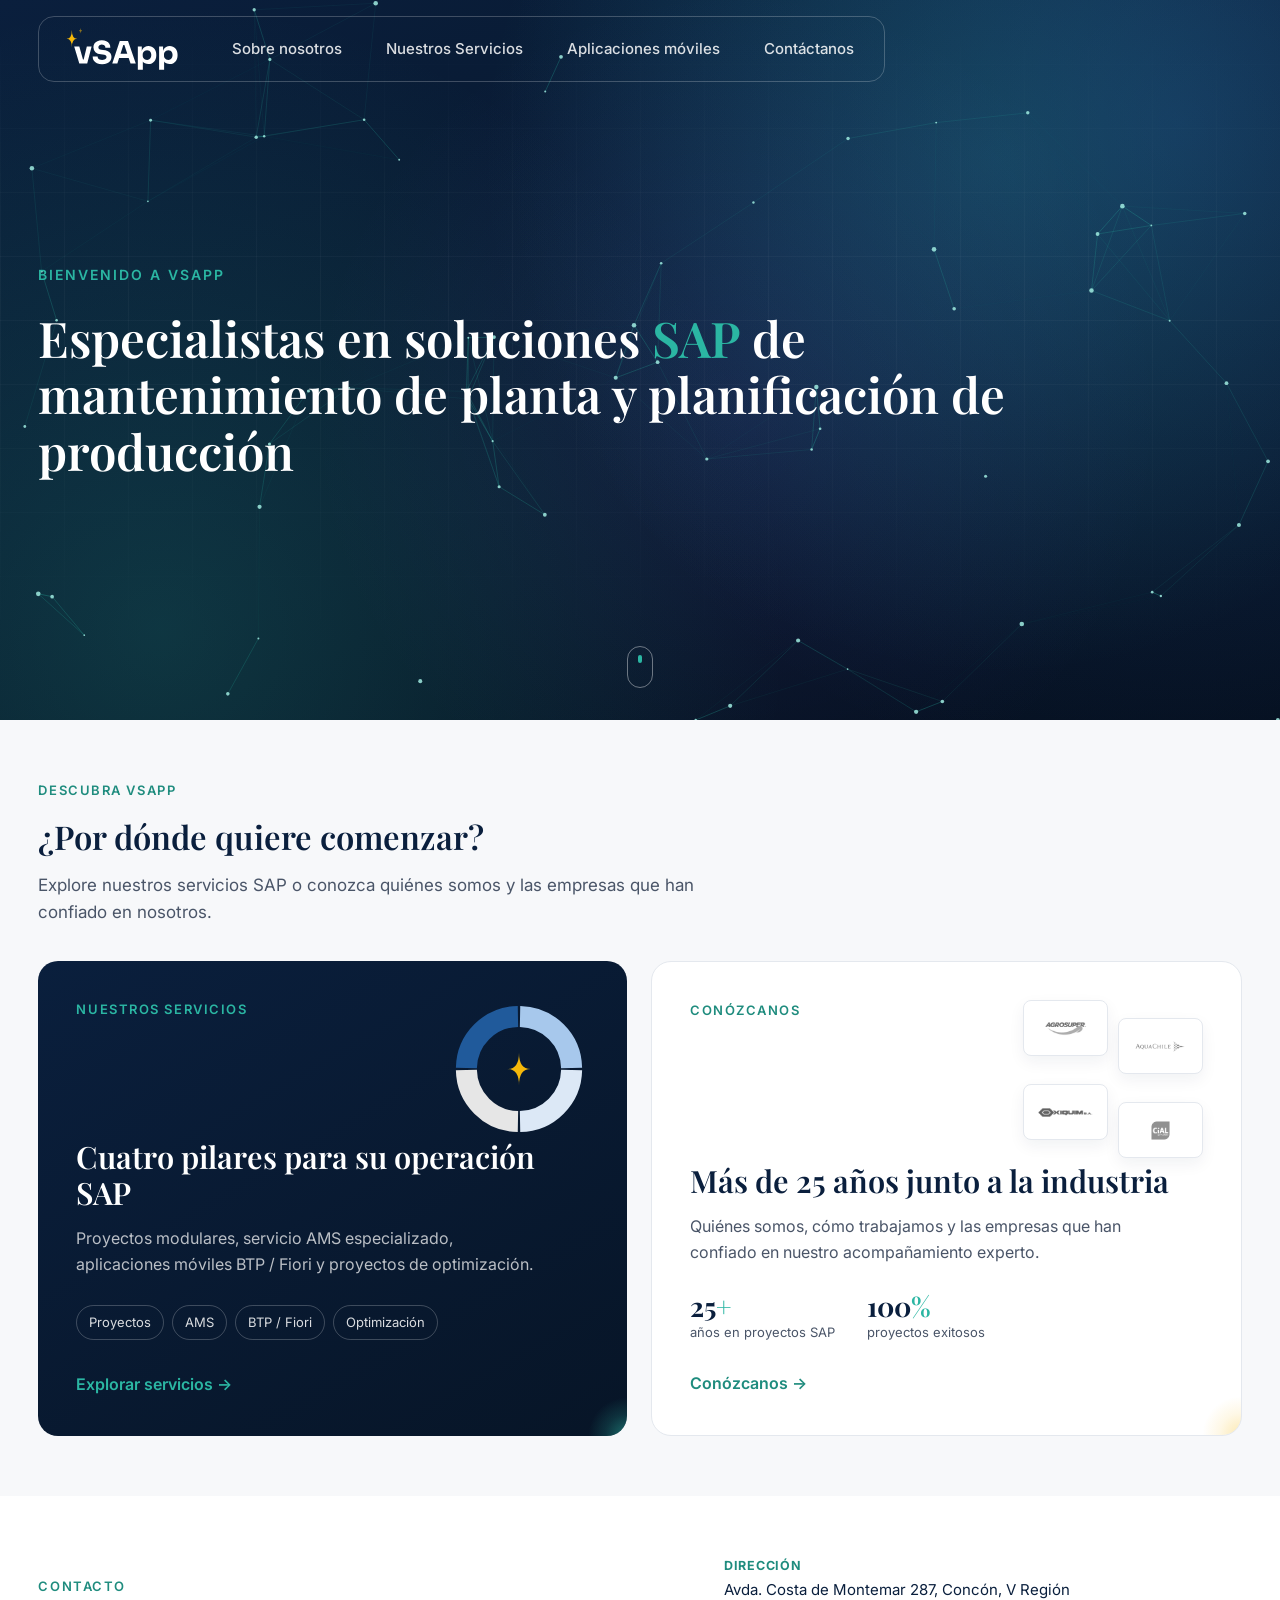
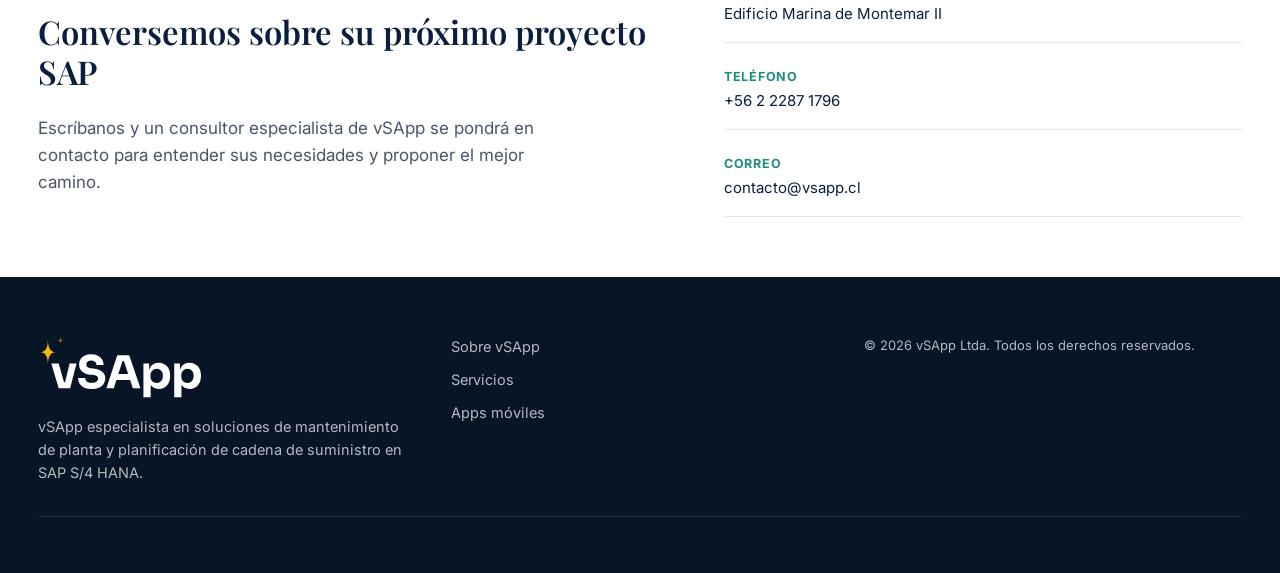
==== commit 930df403: "Corrige botones de módulos que desaparecían al elegir un módulo La animación de entrada marcaba los " ====
--- a/index.html
+++ b/index.html
@@ -51,7 +51,7 @@
 /* Carga uniforme: los bloques aparecen al llegar a ellos (js/vsapp-motion.js) */
 .v-reveal,.v-up,.s-card{animation:none!important}
 .js-motion [data-rv]{opacity:0;transform:translateY(28px);transition:opacity .8s cubic-bezier(.22,1,.36,1),transform .8s cubic-bezier(.22,1,.36,1);transition-delay:var(--rv-d,0ms)}
-.js-motion [data-rv].rv-in{opacity:1;transform:none}
+.js-motion [data-rv="in"]{opacity:1;transform:none}
 /* Pantalla esqueleto: solo aparece si la carga tarda más de 0,3 s */
 .vs-skel{position:fixed;inset:0;z-index:5000;background:#FFFFFF;opacity:0;pointer-events:none;animation:skelIn .25s .3s forwards;transition:opacity .4s;overflow:hidden}
 .vs-skel.done{opacity:0!important;animation:none}
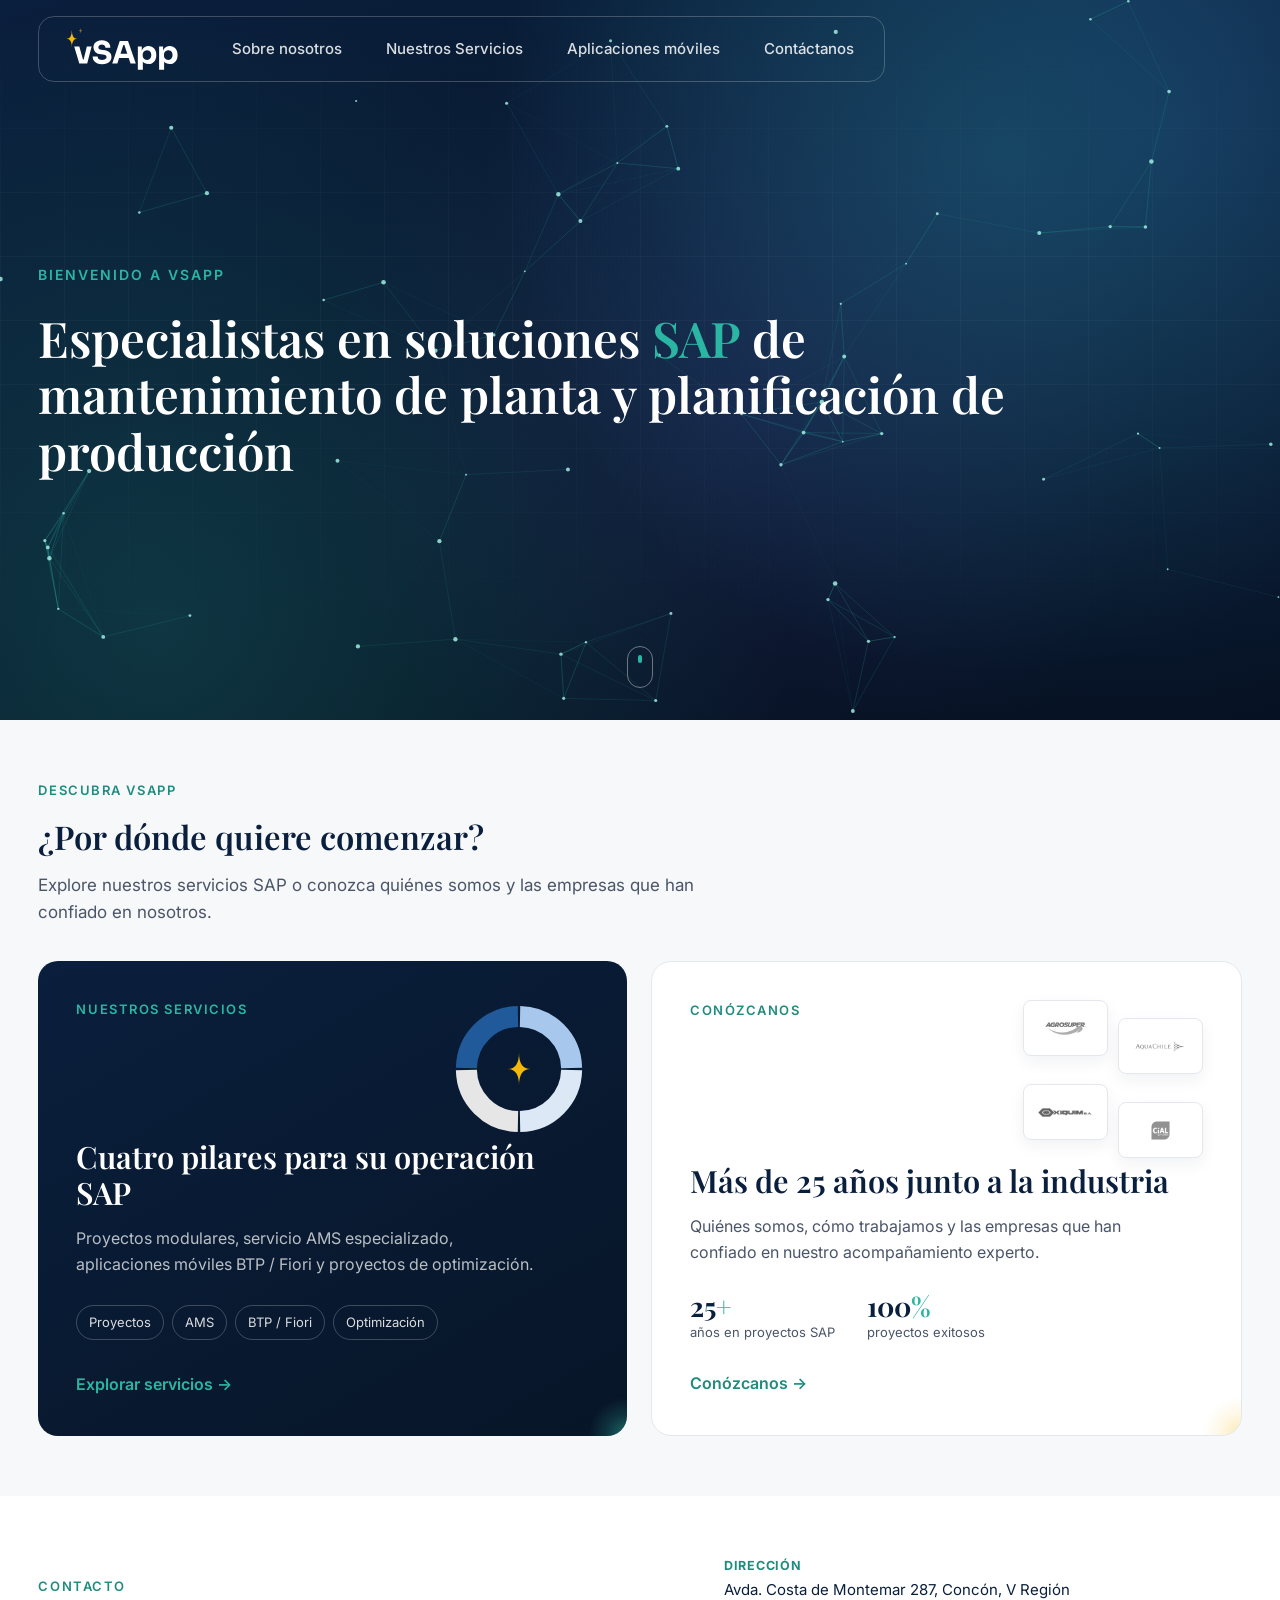
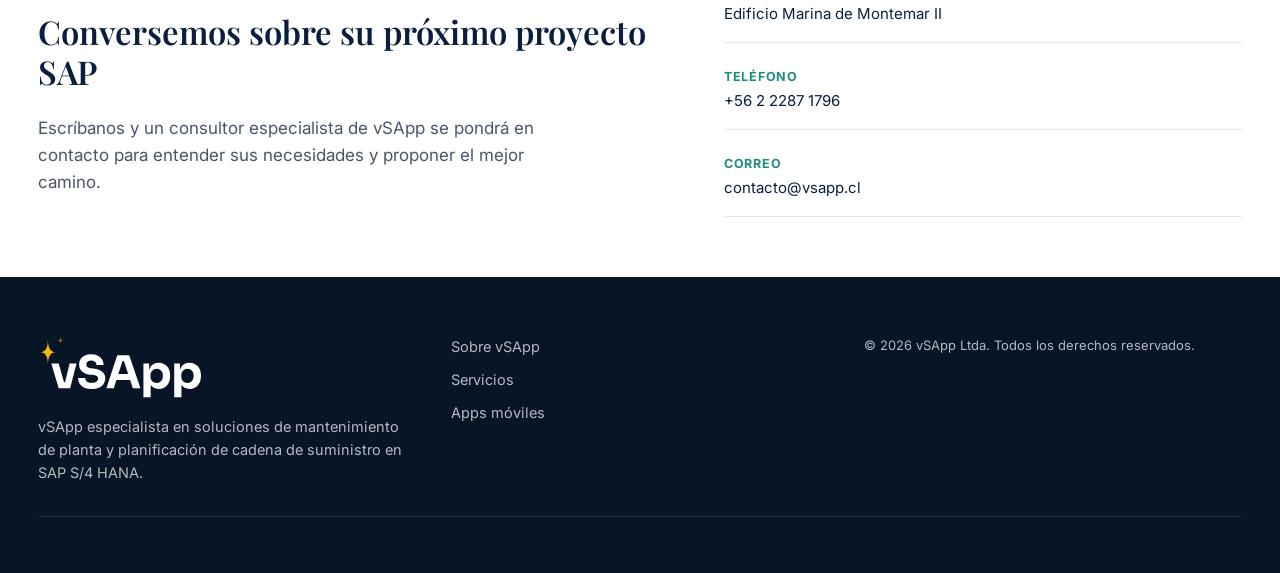
==== commit 2b3e519c: "Adapta las 4 páginas a celular y tablet - Inicio: menú con botón en pantallas de hasta 900 px (antes" ====
--- a/index.html
+++ b/index.html
@@ -70,6 +70,32 @@
 @keyframes skelIn{to{opacity:1}}
 @keyframes skelShine{from{background-position:200% 0}to{background-position:-200% 0}}
 @media (prefers-reduced-motion:reduce){.js-motion [data-rv]{transition:opacity .3s;transform:none}.vs-skel i{animation:none}}
+/* Celular y tablet */
+.v-navtog{display:none;align-items:center;justify-content:center;width:46px;height:46px;border-radius:12px;border:0;background:rgba(255,255,255,0.14);color:#FFFFFF;cursor:pointer}
+@media (max-width:1279px){.m-row>div:first-child{flex:1 1 380px!important}.m-row .m-ph{margin:0 auto!important}}
+@media (max-width:1100px){div:has(> .m-tab){grid-template-columns:repeat(2,minmax(0,1fr))!important}}
+@media (max-width:900px){
+.v-navtog{display:flex}
+.v-navbar>div{width:100%;box-sizing:border-box;justify-content:space-between;gap:8px!important;padding:10px 10px 10px 20px!important}
+.v-navbar nav{display:none!important;width:100%;flex-direction:column;align-items:stretch!important;gap:2px!important;padding-bottom:6px}
+.v-navbar.open nav{display:flex!important}
+.v-navbar.open>div{background:rgba(10,31,61,0.96);border-color:rgba(255,255,255,0.12)!important}
+#inicio{min-height:600px!important}
+}
+@media (max-width:640px){
+#inicio{min-height:540px!important}
+.v-mini[style*="grid-template-columns"]{width:120px!important}
+.v-mini[style*="grid-template-columns"]>div{height:40px!important}
+svg[aria-label^="Anillo"]{width:240px!important}
+.a-sync-col{display:none}
+}
+@media (max-width:560px){div:has(> .m-tab){grid-template-columns:1fr!important}}
+@media (max-width:900px){
+.nav-pill{display:flex!important;width:100%;justify-content:space-between;gap:8px!important;padding:10px 10px 10px 20px!important}
+.nav-pill nav{display:contents!important}
+.nav-pill .nav-btn{margin-left:auto}
+.nav-pill .nav-row{width:100%;flex-direction:column;align-items:stretch!important;gap:2px!important;padding-bottom:6px}
+}
 </style>
 </head>
 <body>
@@ -91,6 +117,7 @@
   <header id="navbar" class="v-navbar" style="position: fixed; z-index: 900; top: 16px; left: 0; right: 0; max-width: 1536px; margin: 0 auto; padding: 0 clamp(16px, 3vw, 48px); box-sizing: border-box; display: flex; flex-wrap: wrap;">
     <div style="display: flex; flex-wrap: wrap; align-items: center; gap: 12px 35px; padding: 10px 12px 10px 26px; border: 1px solid rgba(255,255,255,0.22); border-radius: 16px; transition: background .25s, box-shadow .25s, border-color .25s;">
       <a href="index.html" aria-label="vSApp, inicio" style="display: flex; align-items: center;"><img src="assets/img/logo-blanco.svg" alt="vSApp" style="height: 44px; width: auto; display: block;"></a>
+      <button type="button" class="v-navtog" id="navToggle" aria-expanded="false" aria-label="Abrir menú"><svg viewBox="0 0 24 24" width="22" height="22" fill="none" stroke="currentColor" stroke-width="2" stroke-linecap="round" aria-hidden="true"><path d="M4 7h16M4 12h16M4 17h16"/></svg></button>
       <nav aria-label="Navegación principal" style="display: flex; flex-wrap: wrap; align-items: center; gap: 8px;">
         <a href="conozcanos.html" style="color: rgba(255,255,255,0.85); font-size: 15px; font-weight: 500; text-decoration: none; padding: 10px 18px; border-radius: 8px;">Sobre nosotros</a>
         <a href="servicios.html" style="color: rgba(255,255,255,0.85); font-size: 15px; font-weight: 500; text-decoration: none; padding: 10px 18px; border-radius: 8px;">Nuestros Servicios</a>
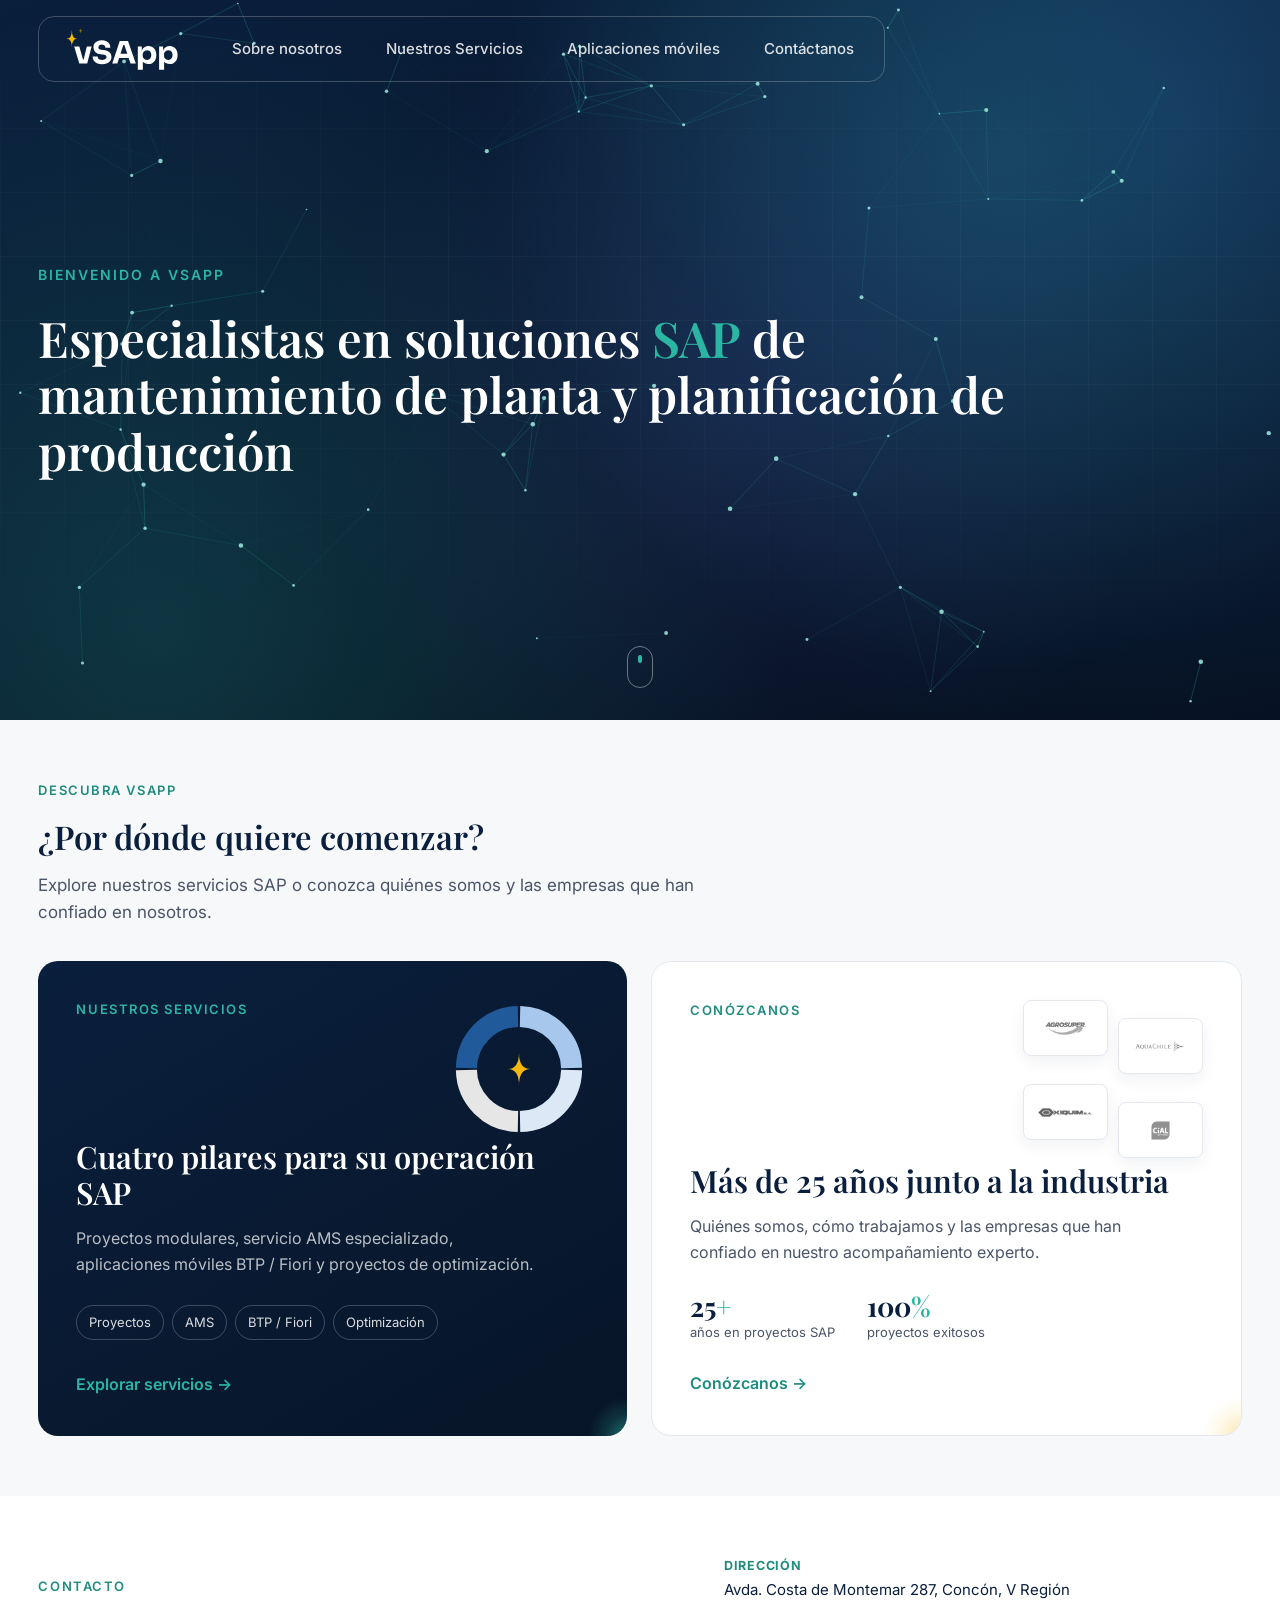
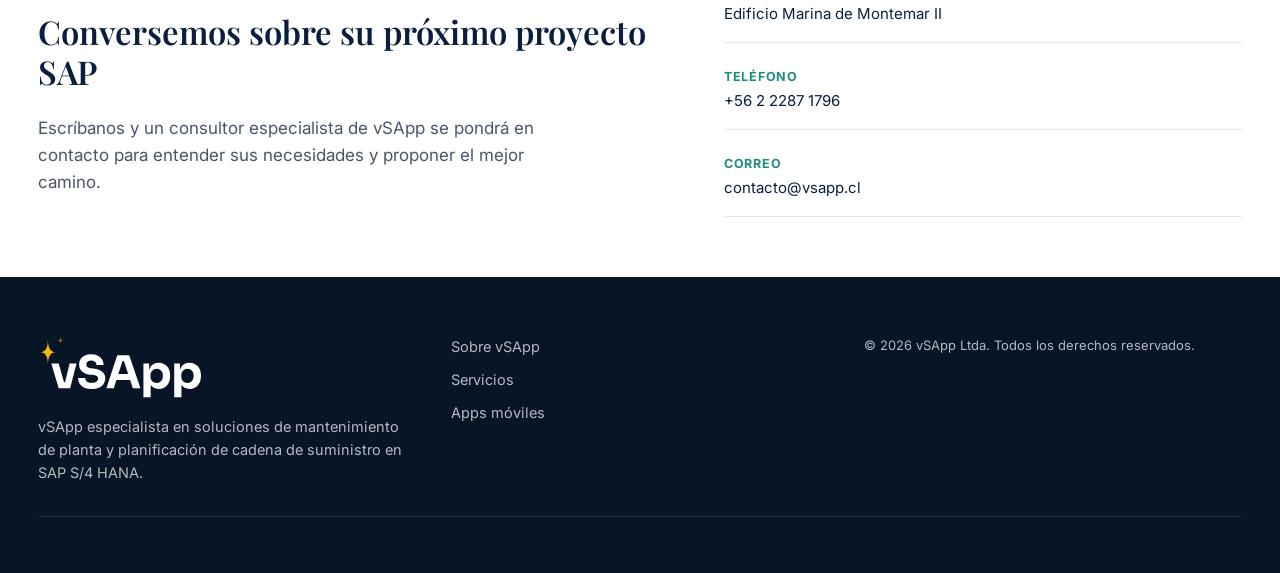
==== commit d72da8fa: "Ajustes responsive para anchos intermedios y pantallas grandes - Beneficios de Aplicaciones en 2x2 e" ====
--- a/index.html
+++ b/index.html
@@ -96,6 +96,11 @@
 .nav-pill .nav-btn{margin-left:auto}
 .nav-pill .nav-row{width:100%;flex-direction:column;align-items:stretch!important;gap:2px!important;padding-bottom:6px}
 }
+@media (max-width:1100px) and (min-width:561px){ul:has(> .a-tile){grid-template-columns:repeat(2,minmax(0,1fr))!important}}
+/* Pantallas grandes: se escala todo el sitio para no quedar chico al centro */
+@media (min-width:1800px){html{zoom:1.15}}
+@media (min-width:2200px){html{zoom:1.35}}
+@media (min-width:3000px){html{zoom:1.75}}
 </style>
 </head>
 <body>
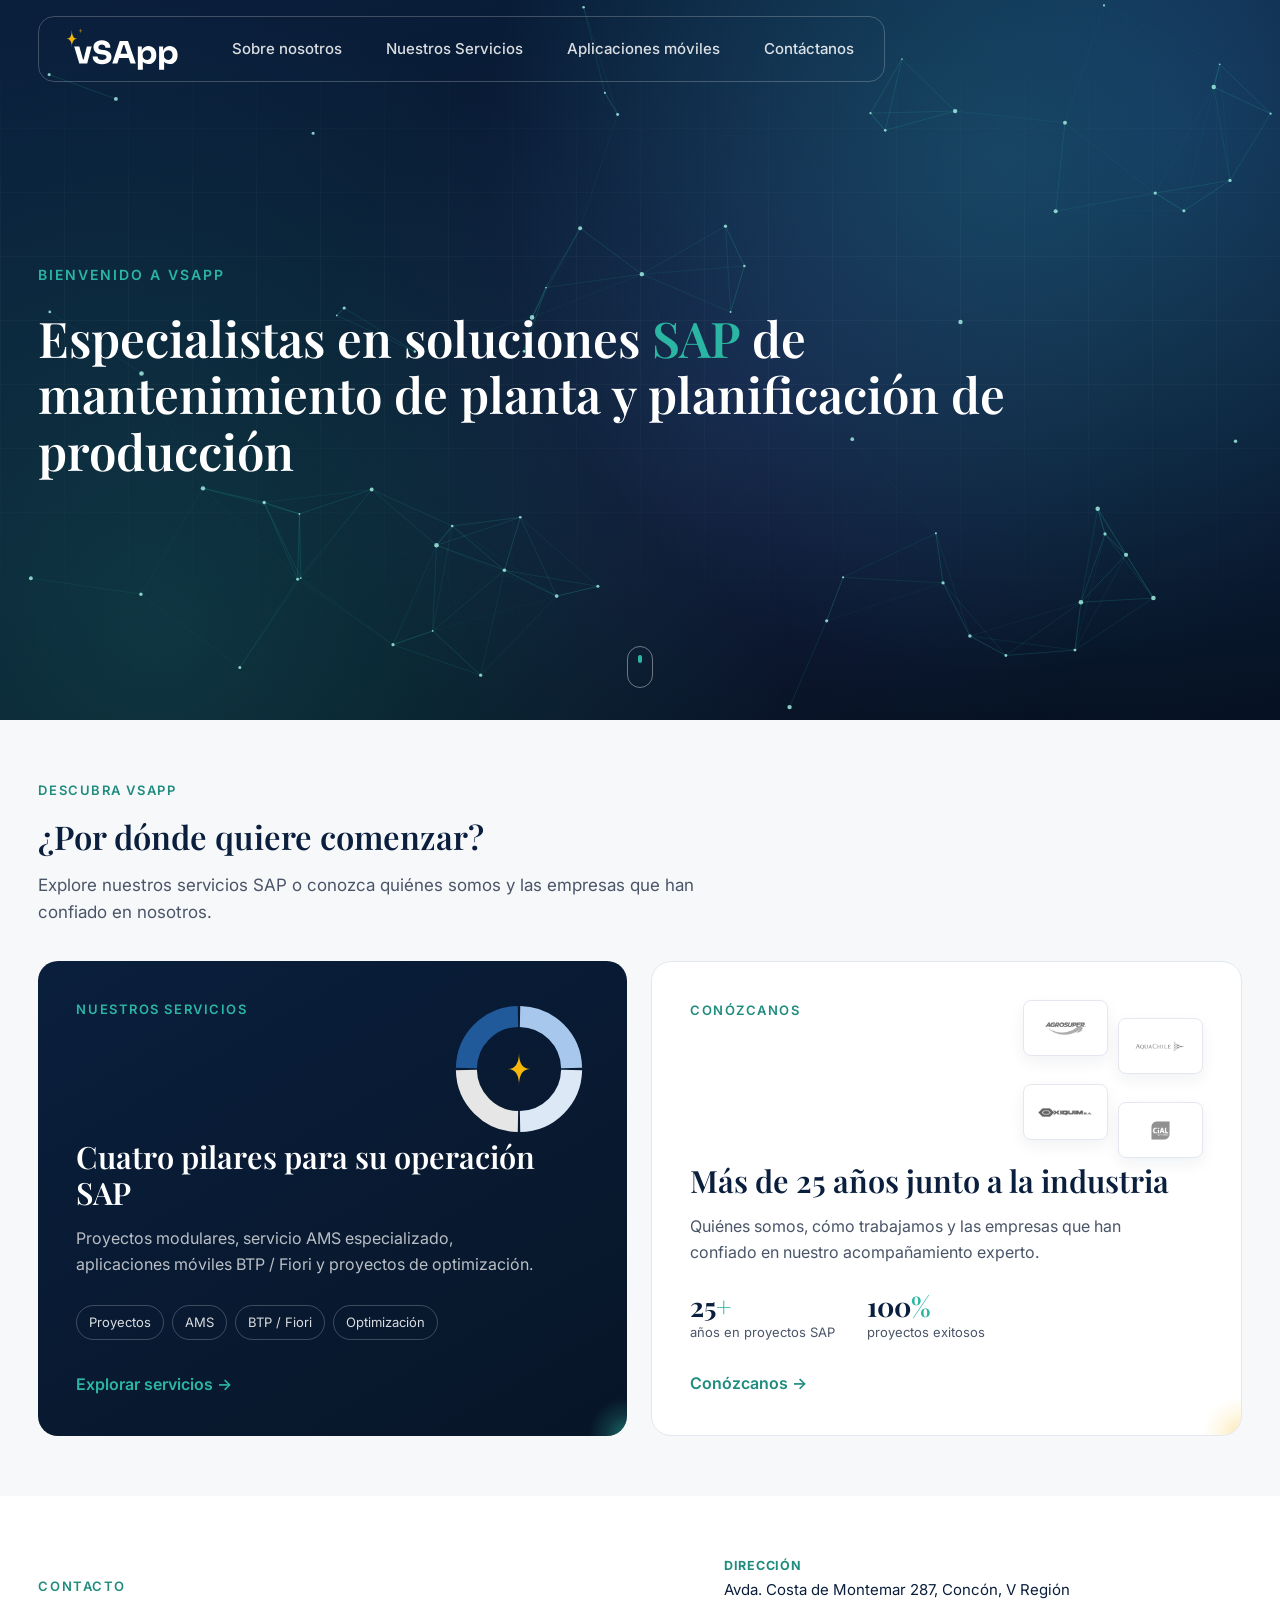
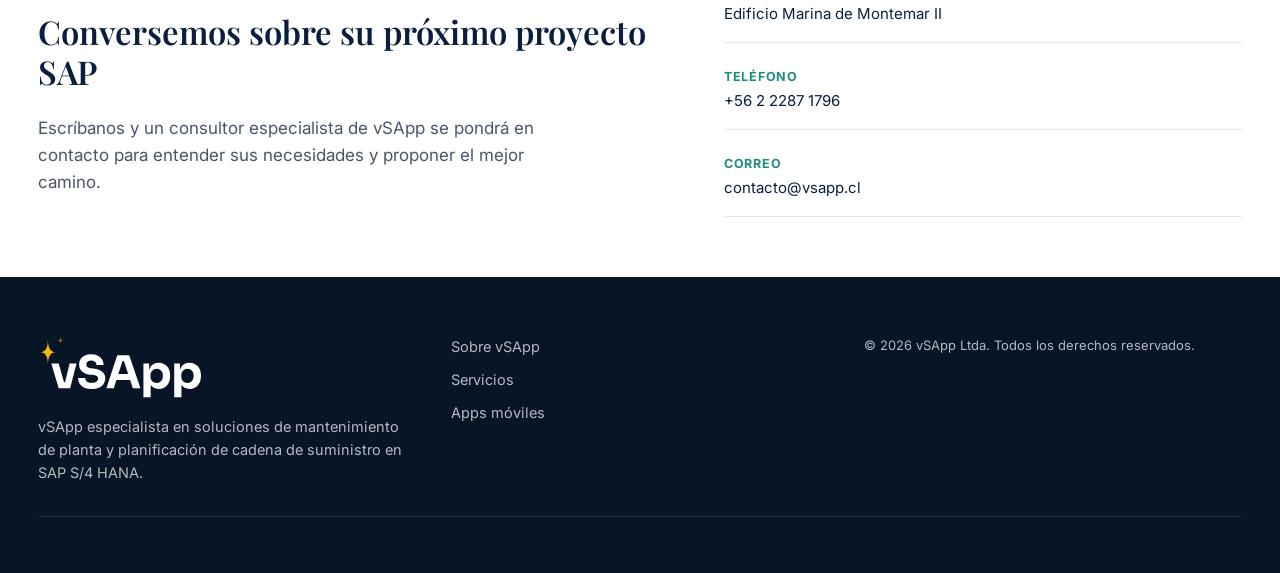
==== commit 0a267112: "Recupera la animación del navbar al pasar el cursor Un recuadro se desliza hasta el link bajo el cur" ====
--- a/index.html
+++ b/index.html
@@ -70,6 +70,13 @@
 @keyframes skelIn{to{opacity:1}}
 @keyframes skelShine{from{background-position:200% 0}to{background-position:-200% 0}}
 @media (prefers-reduced-motion:reduce){.js-motion [data-rv]{transition:opacity .3s;transform:none}.vs-skel i{animation:none}}
+/* Navbar: recuadro que se desliza bajo el link con el cursor (como la web anterior) */
+.vs-ind-host{position:relative}
+.vs-ind-host>a{position:relative;z-index:1;transition:color .2s}
+.vs-ind-host>a:hover{color:#FFFFFF!important;background:transparent!important}
+.vs-ind{position:absolute;top:0;left:0;z-index:0;width:0;height:0;border-radius:11px;background:rgba(255,255,255,0.14);border:1px solid rgba(255,255,255,0.06);opacity:0;pointer-events:none;transition:transform .5s cubic-bezier(.22,1,.36,1),width .5s cubic-bezier(.22,1,.36,1),height .5s cubic-bezier(.22,1,.36,1),opacity .3s}
+.vs-ind.instant{transition:opacity .3s}
+@media (max-width:900px){.vs-ind{display:none}.vs-ind-host>a:hover{background:rgba(255,255,255,0.1)!important}}
 /* Celular y tablet */
 .v-navtog{display:none;align-items:center;justify-content:center;width:46px;height:46px;border-radius:12px;border:0;background:rgba(255,255,255,0.14);color:#FFFFFF;cursor:pointer}
 @media (max-width:1279px){.m-row>div:first-child{flex:1 1 380px!important}.m-row .m-ph{margin:0 auto!important}}
